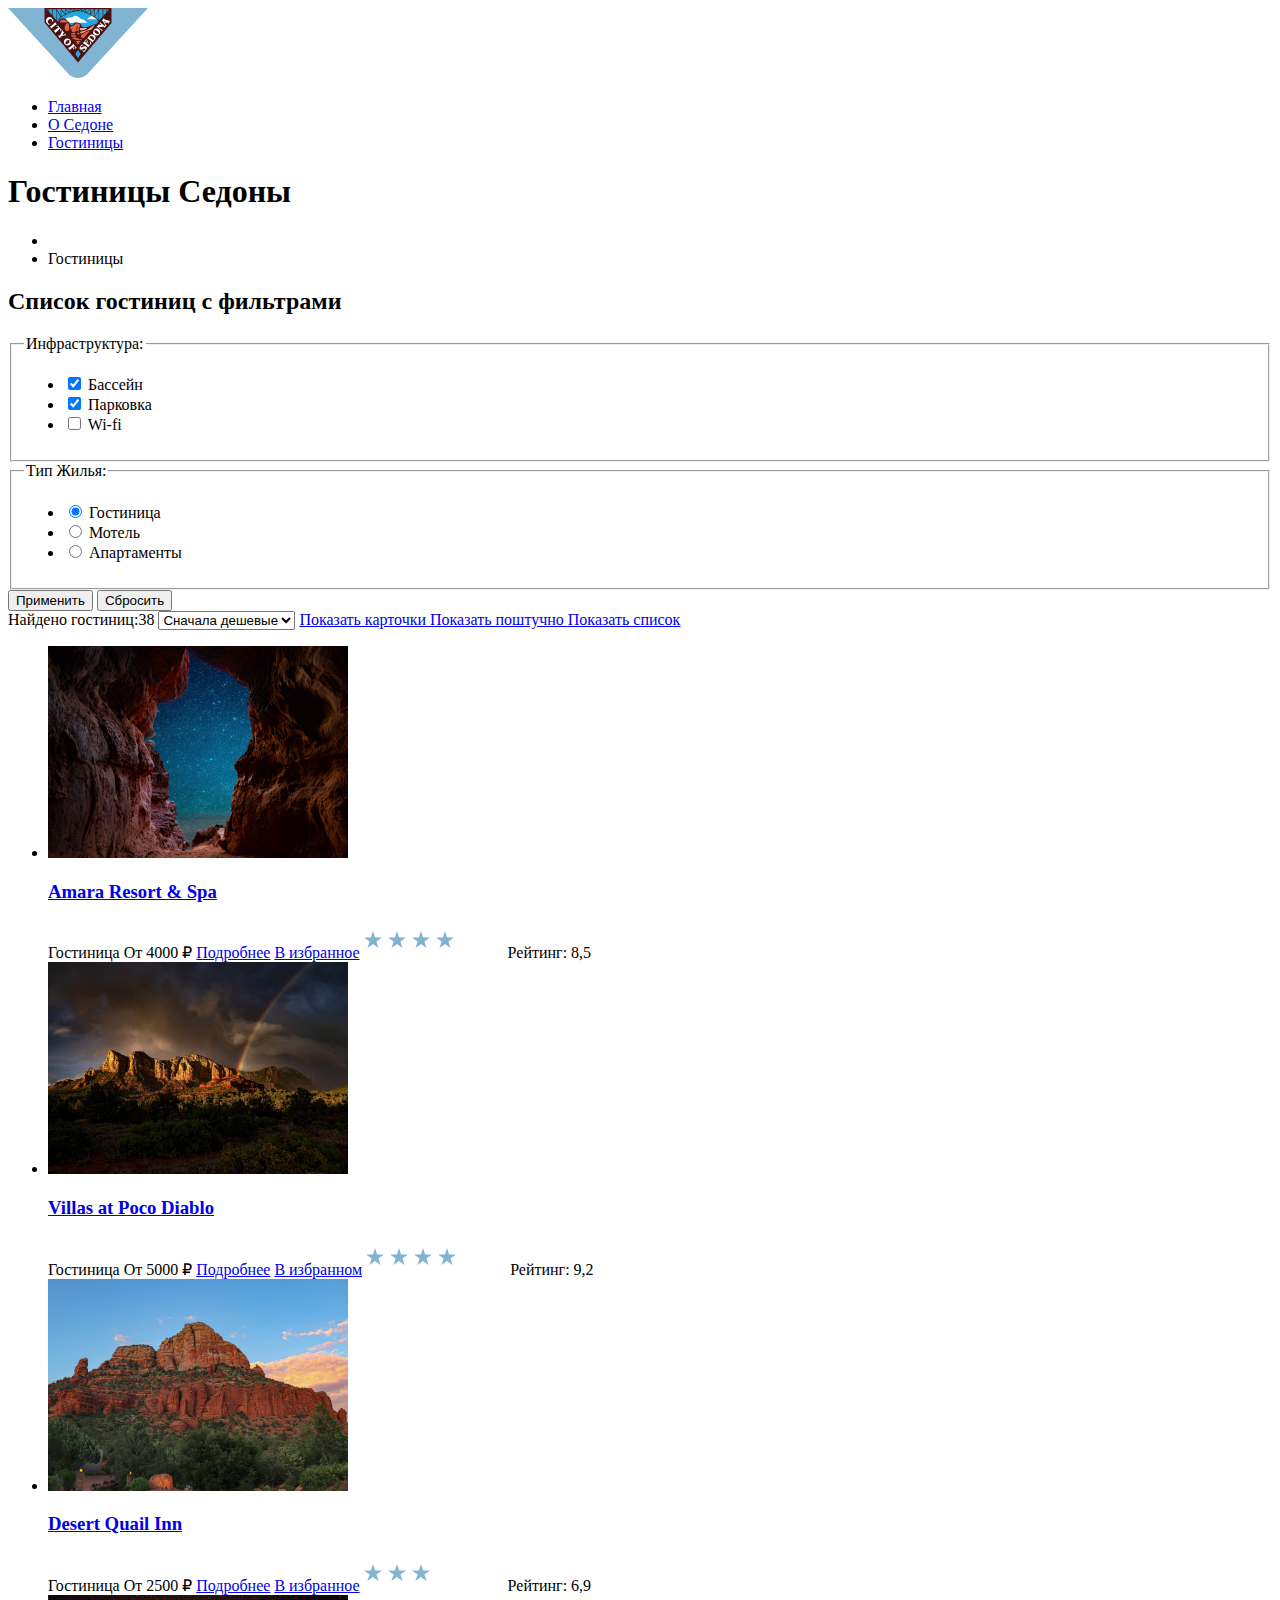
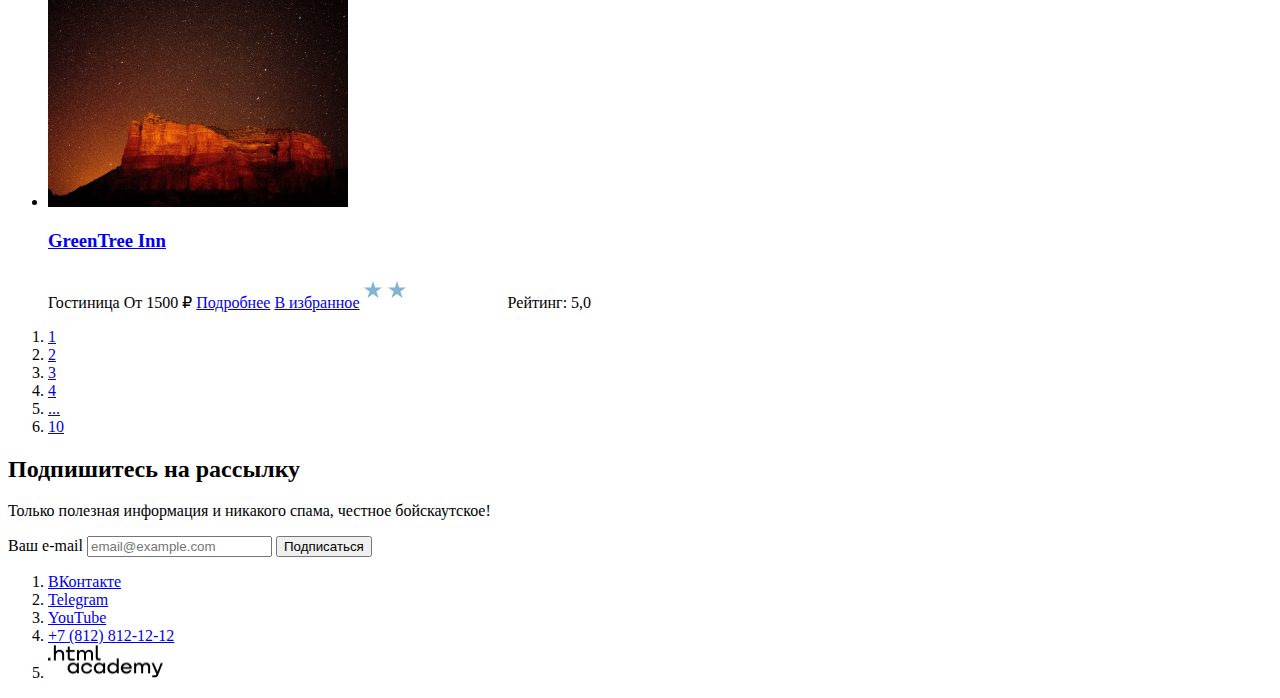
==== hotels.html @ 4e155d9f "Доделал index, сделал hotels, +- modular" ====
<!DOCTYPE html>
<html lang="ru">
  <head>
    <meta charset="utf-8">
    <link rel="stylesheet" href="fonts/style.css">
    <title>Hotels</title>
  </head>

  <body>
    <header class="page-header">
      <nav class="navigation">
        <a href="index.html">
          <img src="images/logo.svg" alt="Логотип" width="140" height="70">
        </a>
        <ul class="navigation-list">
          <li class="navigation-item">
            <a class="navigation-link" href="index.html">Главная</a>
          </li>
          <li class="navigation-item">
            <a class="navigation-link" href="#">О Седоне</a>
          </li>
          <li class="navigation-item">
            <a class="navigation-link navigation-link-current" href="hotels.html">Гостиницы</a>
          </li>
        </ul>
      </nav>
    </header>

    <main class="main-inner">
      <header class="inner-header">
        <h1 class="inner-title">Гостиницы Седоны</h1>
        <ul class="breadcrumbs">
          <li class="breadcrumbs-item">
            <a class="breadcrumbs-link" href="index.html">
            <img src="images/hotels-header-home.svg" alt="На главную" width="12" height="12">
            </a>
          </li>
          <li class="breadcrumbs-item">
            <a class="breadcrumbs-link">
              Гостиницы
            </a>
          </li>
        </ul>
      </header>

      <section class="hotels-settings">
        <h2 class="visually-hidden">Список гостиниц с фильтрами</h2>
        <form class="hotels-filter" action="#" method="get">

          <fieldset class="hotels-filter-group">
            <legend class="hotels-filter-title">
              Инфраструктура:
            </legend>
            <ul class="hotels-list">
              <li class="hotels-item">
                <label class="control">
                  <input class="control-input" type="checkbox" name="Бассейн" checked>
                  Бассейн
                </label>
              </li>
              <li class="hotels-item">
                <label class="control">
                  <input class="control-input" type="checkbox" name="Парковка" checked>
                  Парковка
                </label>
              </li>
              <li class="hotels-item">
                <label class="control">
                  <input class="control-input" type="checkbox" name="Wi-fi">
                  Wi-fi
                </label>
              </li>
            </ul>
          </fieldset>

          <fieldset class="hotels-filter-group">
            <legend class="hotels-filter-title">
              Тип Жилья:
            </legend>
            <ul class="hotels-list">
              <li class="hotels-item">
                <label class="control">
                  <input class="control-input" type="radio" name="place" checked>
                  Гостиница
                </label>
              </li>
              <li class="hotels-item">
                <label class="control">
                  <input class="control-input" type="radio" name="place">
                  Мотель
                </label>
              </li>
              <li class="hotels-item">
                <label class="control">
                  <input class="control-input" type="radio" name="place">
                  Апартаменты
                </label>
              </li>
            </ul>
          </fieldset>
          <button class="button" type="submit">Применить</button>
          <button class="button" type="submit">Сбросить</button>
        </form>

        <span class="select-find">Найдено гостиниц:38</span>

        <select class="select-control" aria-label="Сортировка">
          <option value="cheap">Сначала дешевые</option>
        </select>
        <a href="#" class="button button-cards">
          <span class="visually-hidden">
            Показать карточки
          </span>
        </a>
        <a href="#" class="button button-single">
          <span class="visually-hidden">
            Показать поштучно
          </span>
        </a>
        <a href="#" class="button button-list">
          <span class="visually-hidden">
            Показать список
          </span>
        </a>

        <ul class="product-list">
          <li class="product-card">
            <a class="product-card-link" href="#">
              <img class="product-card-image" src="images/hotels-amara.jpg" alt="Вид на ночное небо через горное ущелье" width="300" height="212">
              <h3 class="product-card-title">Amara Resort & Spa</h3>
            </a>
            <span class="product-card-price"> Гостиница От 4000 ₽</span> <!-- нужен перенос -->
            <a class="product-card-info-button button" href="#">Подробнее</a>
            <a class="product-card-like-button button" href="#">В избранное</a>
            <span class="product-card-rating">  <!-- нужен перенос -->
              <img src="images/hotels-star-rating-four.svg" width="140" height="37">
              Рейтинг: 8,5
            </span>
          </li>
          <li class="product-card">
            <a class="product-card-link" href="#">
              <img class="product-card-image" src="images/hotels-diablo.jpg" alt="Вид на ночное небо через горное ущелье" width="300" height="212">
              <h3 class="product-card-title">Villas at Poco Diablo</h3>
            </a>
            <span class="product-card-price"> Гостиница От 5000 ₽</span> <!-- нужен перенос -->
            <a class="product-card-info-button button" href="#">Подробнее</a>
            <a class="product-card-like-button button" href="#">В избранном</a>
            <span class="product-card-rating">  <!-- нужен перенос -->
              <img src="images/hotels-star-rating-four.svg" width="140" height="37">
              Рейтинг: 9,2
            </span>
          </li>
          <li class="product-card">
            <a class="product-card-link" href="#">
              <img class="product-card-image" src="images/hotels-quail.jpg" alt="Вид на ночное небо через горное ущелье" width="300" height="212">
              <h3 class="product-card-title">Desert Quail Inn</h3>
            </a>
            <span class="product-card-price"> Гостиница От 2500 ₽</span> <!-- нужен перенос -->
            <a class="product-card-info-button button" href="#">Подробнее</a>
            <a class="product-card-like-button button" href="#">В избранное</a>
            <span class="product-card-rating">  <!-- нужен перенос -->
              <img src="images/hotels-star-rating-three.svg" width="140" height="37">
              Рейтинг: 6,9
            </span>
          </li>
          <li class="product-card">
            <a class="product-card-link" href="#">
              <img class="product-card-image" src="images/hotels-greentree.jpg" alt="Вид на ночное небо через горное ущелье" width="300" height="212">
              <h3 class="product-card-title">GreenTree Inn</h3>
            </a>
            <span class="product-card-price"> Гостиница От 1500 ₽</span> <!-- нужен перенос -->
            <a class="product-card-info-button button" href="#">Подробнее</a>
            <a class="product-card-like-button button" href="#">В избранное</a>
            <span class="product-card-rating">  <!-- нужен перенос -->
              <img src="images/hotels-star-rating-two.svg" width="140" height="37">
              Рейтинг: 5,0
            </span>
          </li>
        </ul>

        <ol class="pagination">   <!-- Почему <a> не button -->
          <li class="pagination-item">
            <a class="pagination-link" href="#">1</a>
          </li>
          <li class="pagination-item">
            <a class="pagination-link" href="#">2</a>
          </li>
          <li class="pagination-item">
            <a class="pagination-link" href="#">3</a>
          </li>
          <li class="pagination-item">
            <a class="pagination-link" href="#">4</a>
          </li>
          <li class="pagination-item">
            <a class="pagination-link" href="#">...</a>
          </li>
          <li class="pagination-item">
            <a class="pagination-link" href="#">10</a>
          </li>
        </ol>
      </section>

      <section class="news">
        <h2 class="news-title">Подпишитесь на рассылку</h2>
        <p class="news-subtitle">Только полезная информация и никакого спама, честное бойскаутское!</p>
        <form class="news-search" action="#" method="post">
          <label for="news-date">Ваш e-mail</label>
          <input class="field" type="email" id="news-date" name="news-date" placeholder="email@example.com">
          <button class="button news-button" type="submit">Подписаться</button>
        </form>
      </section>
    </main>

    <footer class="info">
      <ol class="info-list">
        <li class="info-item">
          <a href="https://vk.com/htmlacademy">
            <span class="visually-hidden">ВКонтакте</span>
          </a>
        </li>
        <li class="info-item">
          <a href="https://t.me/htmlacademy">
            <span class="visually-hidden">Telegram</span>
          </a>
        </li>
        <li class="info-item">
          <a href="https://www.youtube.com/user/htmlacademyru">
            <span class="visually-hidden">YouTube</span>
          </a>
        </li>
        <li class="info-item">
          <a class="info-contacts" href="tel:+78128121212">+7 (812) 812-12-12</a>
        </li>
        <li class="info-item">
          <a href="https://htmlacademy.ru/">
            <img src="images/footer-academy.png" width="114.9" height="32.9">
          </a>
        </li>
      </ol>
    </footer>

  </body>
</html>
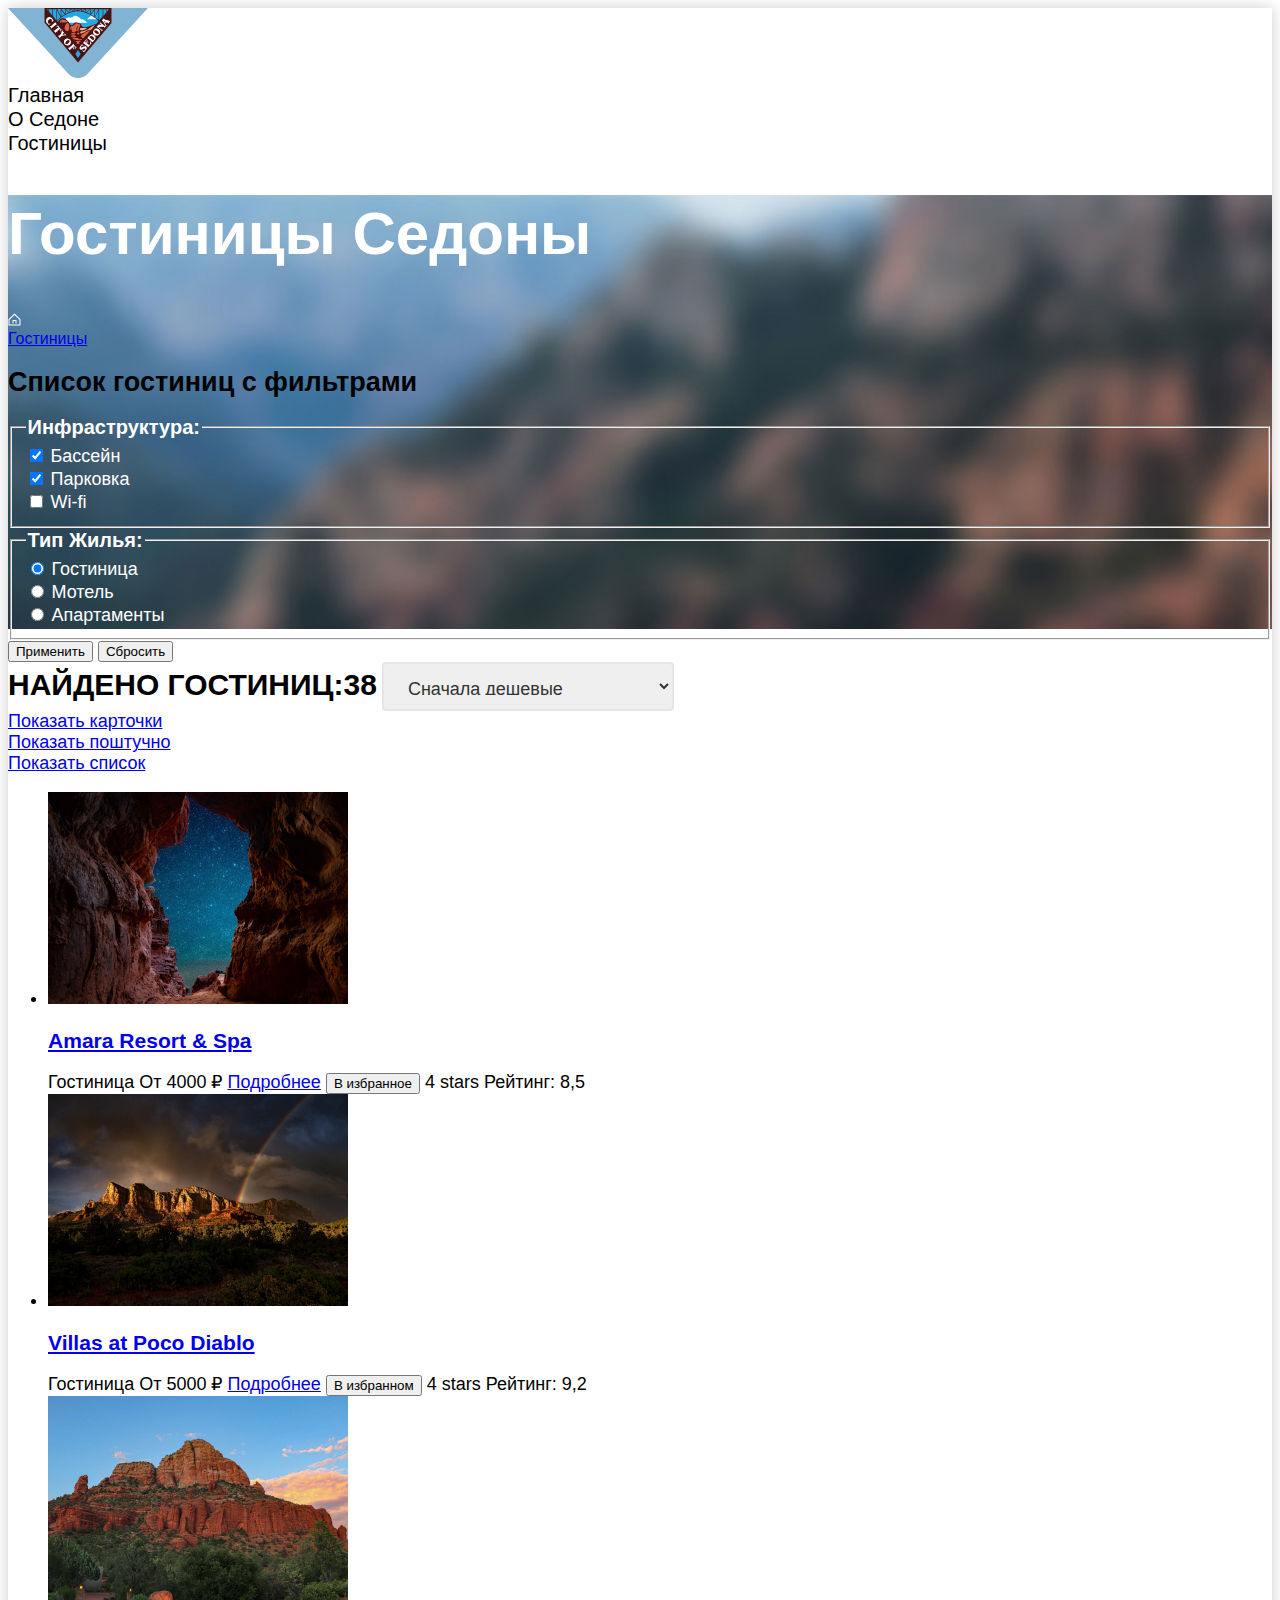
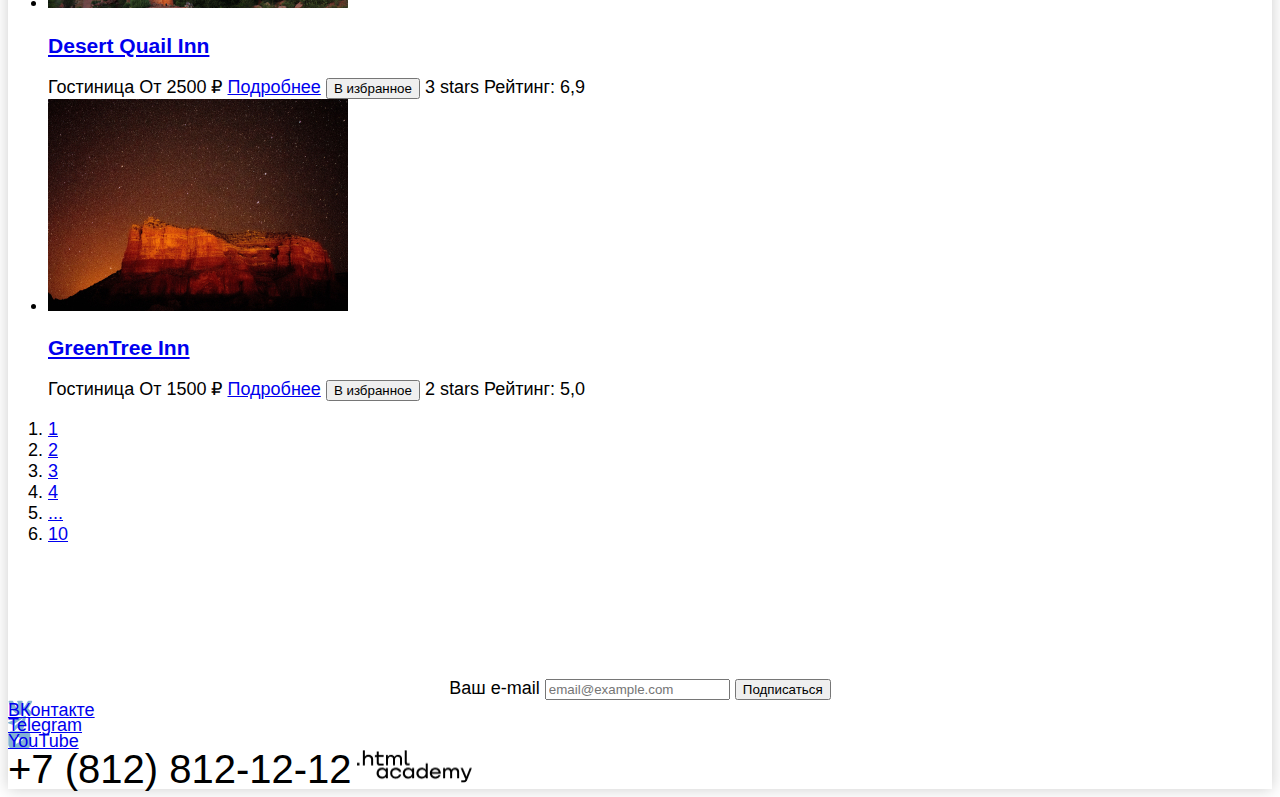
==== commit fef2dc2b: "CSS" ====
--- a/hotels.html
+++ b/hotels.html
@@ -2,7 +2,7 @@
 <html lang="ru">
   <head>
     <meta charset="utf-8">
-    <link rel="stylesheet" href="fonts/style.css">
+    <link rel="stylesheet" href="styles/style.css">
     <title>Hotels</title>
   </head>
 
@@ -12,15 +12,15 @@
         <a href="index.html">
           <img src="images/logo.svg" alt="Логотип" width="140" height="70">
         </a>
-        <ul class="navigation-list">
+        <ul class="navigation-list list-reset">
           <li class="navigation-item">
-            <a class="navigation-link" href="index.html">Главная</a>
+            <a class="navigation-link navigation-link-words" href="index.html">Главная</a>
           </li>
           <li class="navigation-item">
-            <a class="navigation-link" href="#">О Седоне</a>
+            <a class="navigation-link navigation-link-words" href="#">О Седоне</a>
           </li>
           <li class="navigation-item">
-            <a class="navigation-link navigation-link-current" href="hotels.html">Гостиницы</a>
+            <a class="navigation-link navigation-link-words" href="hotels.html">Гостиницы</a>
           </li>
         </ul>
       </nav>
@@ -29,18 +29,16 @@
     <main class="main-inner">
       <header class="inner-header">
         <h1 class="inner-title">Гостиницы Седоны</h1>
-        <ul class="breadcrumbs">
-          <li class="breadcrumbs-item">
-            <a class="breadcrumbs-link" href="index.html">
-            <img src="images/hotels-header-home.svg" alt="На главную" width="12" height="12">
-            </a>
-          </li>
-          <li class="breadcrumbs-item">
-            <a class="breadcrumbs-link">
+        <ol class="breadcrumbs list-reset">
+          <li class="breadcrumbs-item breadcrumbs-house">
+            <a class="breadcrumbs-link" href="index.html"></a>
+          </li>
+          <li class="breadcrumbs-item breadcrumbs-hotels">
+            <a class="breadcrumbs-link" href="#">
               Гостиницы
             </a>
           </li>
-        </ul>
+        </ol>
       </header>
 
       <section class="hotels-settings">
@@ -51,22 +49,22 @@
             <legend class="hotels-filter-title">
               Инфраструктура:
             </legend>
-            <ul class="hotels-list">
-              <li class="hotels-item">
-                <label class="control">
-                  <input class="control-input" type="checkbox" name="Бассейн" checked>
+            <ul class="hotels-list list-reset">
+              <li class="hotels-item">
+                <label class="control">
+                  <input class="control-input" type="checkbox" name="pool" checked>
                   Бассейн
                 </label>
               </li>
               <li class="hotels-item">
                 <label class="control">
-                  <input class="control-input" type="checkbox" name="Парковка" checked>
+                  <input class="control-input" type="checkbox" name="parking" checked>
                   Парковка
                 </label>
               </li>
               <li class="hotels-item">
                 <label class="control">
-                  <input class="control-input" type="checkbox" name="Wi-fi">
+                  <input class="control-input" type="checkbox" name="wifi">
                   Wi-fi
                 </label>
               </li>
@@ -77,29 +75,34 @@
             <legend class="hotels-filter-title">
               Тип Жилья:
             </legend>
-            <ul class="hotels-list">
-              <li class="hotels-item">
-                <label class="control">
-                  <input class="control-input" type="radio" name="place" checked>
+            <ul class="hotels-list list-reset">
+              <li class="hotels-item">
+                <label class="control">
+                  <input class="control-input" type="radio" name="hotel-type" value="hotel" checked>
                   Гостиница
                 </label>
               </li>
               <li class="hotels-item">
                 <label class="control">
-                  <input class="control-input" type="radio" name="place">
+                  <input class="control-input" type="radio" name="hotel-type" value="motel">
                   Мотель
                 </label>
               </li>
               <li class="hotels-item">
                 <label class="control">
-                  <input class="control-input" type="radio" name="place">
+                  <input class="control-input" type="radio" name="hotel-type" value="place">
                   Апартаменты
                 </label>
               </li>
             </ul>
           </fieldset>
+
+
+            <!-- Код с выбором цен-->
+
+
           <button class="button" type="submit">Применить</button>
-          <button class="button" type="submit">Сбросить</button>
+          <button class="button" type="reset">Сбросить</button>
         </form>
 
         <span class="select-find">Найдено гостиниц:38</span>
@@ -107,78 +110,91 @@
         <select class="select-control" aria-label="Сортировка">
           <option value="cheap">Сначала дешевые</option>
         </select>
-        <a href="#" class="button button-cards">
-          <span class="visually-hidden">
-            Показать карточки
-          </span>
-        </a>
-        <a href="#" class="button button-single">
-          <span class="visually-hidden">
-            Показать поштучно
-          </span>
-        </a>
-        <a href="#" class="button button-list">
-          <span class="visually-hidden">
-            Показать список
-          </span>
-        </a>
+        <ul class="select-list list-reset">
+          <li class="select-item">
+            <a href="#" class="button button-cards">
+            <span class="visually-hidden">
+              Показать карточки
+            </span>
+            </a>
+          </li>
+          <li class="select-item">
+            <a href="#" class="button button-single">
+            <span class="visually-hidden">
+              Показать поштучно
+            </span>
+            </a>
+          </li>
+          <li class="select-item">
+            <a href="#" class="button button-list">
+            <span class="visually-hidden">
+              Показать список
+            </span>
+            </a>
+          </li>
+        </ul>
 
         <ul class="product-list">
           <li class="product-card">
             <a class="product-card-link" href="#">
               <img class="product-card-image" src="images/hotels-amara.jpg" alt="Вид на ночное небо через горное ущелье" width="300" height="212">
+            </a>
+            <a href="#">
               <h3 class="product-card-title">Amara Resort & Spa</h3>
             </a>
-            <span class="product-card-price"> Гостиница От 4000 ₽</span> <!-- нужен перенос -->
-            <a class="product-card-info-button button" href="#">Подробнее</a>
-            <a class="product-card-like-button button" href="#">В избранное</a>
-            <span class="product-card-rating">  <!-- нужен перенос -->
-              <img src="images/hotels-star-rating-four.svg" width="140" height="37">
-              Рейтинг: 8,5
-            </span>
-          </li>
-          <li class="product-card">
-            <a class="product-card-link" href="#">
-              <img class="product-card-image" src="images/hotels-diablo.jpg" alt="Вид на ночное небо через горное ущелье" width="300" height="212">
+            <span class="product-card-type">Гостиница</span>
+            <span class="product-card-price">От 4000 ₽</span>
+            <a class="product-card-info-button button" href="#">Подробнее</a>
+            <button class="product-card-like-button button" type="button">В избранное</button>
+            <span>4 stars</span>
+            <span class="product-card-rating">Рейтинг: 8,5</span>
+          </li>
+          <li class="product-card">
+            <a class="product-card-link" href="#">
+              <img class="product-card-image" src="images/hotels-diablo.jpg" alt="Вид на горы на фоне дождливого неба с радугой" width="300" height="212">
+            </a>
+            <a href="#">
               <h3 class="product-card-title">Villas at Poco Diablo</h3>
             </a>
-            <span class="product-card-price"> Гостиница От 5000 ₽</span> <!-- нужен перенос -->
-            <a class="product-card-info-button button" href="#">Подробнее</a>
-            <a class="product-card-like-button button" href="#">В избранном</a>
-            <span class="product-card-rating">  <!-- нужен перенос -->
-              <img src="images/hotels-star-rating-four.svg" width="140" height="37">
-              Рейтинг: 9,2
-            </span>
-          </li>
-          <li class="product-card">
-            <a class="product-card-link" href="#">
-              <img class="product-card-image" src="images/hotels-quail.jpg" alt="Вид на ночное небо через горное ущелье" width="300" height="212">
+            <span class="product-card-type">Гостиница</span>
+            <span class="product-card-price">От 5000 ₽</span>
+            <a class="product-card-info-button button" href="#">Подробнее</a>
+            <button class="product-card-like-button button" type="button">В избранном</button>
+            <span>4 stars</span>
+            <span class="product-card-rating">Рейтинг: 9,2</span>
+          </li>
+          <li class="product-card">
+            <a class="product-card-link" href="#">
+              <img class="product-card-image" src="images/hotels-quail.jpg" alt="Вид на горы на фоне голубого неба" width="300" height="212">
+            </a>
+            <a href="#">
               <h3 class="product-card-title">Desert Quail Inn</h3>
             </a>
-            <span class="product-card-price"> Гостиница От 2500 ₽</span> <!-- нужен перенос -->
-            <a class="product-card-info-button button" href="#">Подробнее</a>
-            <a class="product-card-like-button button" href="#">В избранное</a>
-            <span class="product-card-rating">  <!-- нужен перенос -->
-              <img src="images/hotels-star-rating-three.svg" width="140" height="37">
-              Рейтинг: 6,9
-            </span>
-          </li>
-          <li class="product-card">
-            <a class="product-card-link" href="#">
-              <img class="product-card-image" src="images/hotels-greentree.jpg" alt="Вид на ночное небо через горное ущелье" width="300" height="212">
+            <span class="product-card-type">Гостиница</span>
+            <span class="product-card-price">От 2500 ₽</span>
+            <a class="product-card-info-button button" href="#">Подробнее</a>
+            <button class="product-card-like-button button" type="button">В избранное</button>
+            <span>3 stars</span>
+            <span class="product-card-rating">Рейтинг: 6,9</span>
+          </li>
+          <li class="product-card">
+            <a class="product-card-link" href="#">
+              <img class="product-card-image" src="images/hotels-greentree.jpg" alt="Вид на гору на фоне звездного неба" width="300" height="212">
+            </a>
+            <a href="#">
               <h3 class="product-card-title">GreenTree Inn</h3>
             </a>
-            <span class="product-card-price"> Гостиница От 1500 ₽</span> <!-- нужен перенос -->
-            <a class="product-card-info-button button" href="#">Подробнее</a>
-            <a class="product-card-like-button button" href="#">В избранное</a>
-            <span class="product-card-rating">  <!-- нужен перенос -->
-              <img src="images/hotels-star-rating-two.svg" width="140" height="37">
-              Рейтинг: 5,0
-            </span>
-          </li>
+            <span class="product-card-type">Гостиница</span>
+            <span class="product-card-price">От 1500 ₽</span>
+            <a class="product-card-info-button button" href="#">Подробнее</a>
+            <button class="product-card-like-button button" type="button">В избранное</button>
+            <span>2 stars</span>
+            <span class="product-card-rating">Рейтинг: 5,0</span>
+          </li>
+
         </ul>
 
-        <ol class="pagination">   <!-- Почему <a> не button -->
+        <ol class="pagination">
           <li class="pagination-item">
             <a class="pagination-link" href="#">1</a>
           </li>
@@ -203,41 +219,41 @@
       <section class="news">
         <h2 class="news-title">Подпишитесь на рассылку</h2>
         <p class="news-subtitle">Только полезная информация и никакого спама, честное бойскаутское!</p>
-        <form class="news-search" action="#" method="post">
-          <label for="news-date">Ваш e-mail</label>
-          <input class="field" type="email" id="news-date" name="news-date" placeholder="email@example.com">
-          <button class="button news-button" type="submit">Подписаться</button>
-        </form>
+        <div class="news-subscribe">
+          <form class="news-search" action="#" method="post">
+            <label for="news-date">Ваш e-mail</label>
+            <input class="field" type="email" id="news-date" name="news-date" placeholder="email@example.com">
+            <button class="button news-button" type="submit">Подписаться</button>
+          </form>
+        </div>
       </section>
     </main>
 
     <footer class="info">
-      <ol class="info-list">
-        <li class="info-item">
+      <ul class="info-list list-reset">
+        <li class="info-item info-item-vk">
           <a href="https://vk.com/htmlacademy">
             <span class="visually-hidden">ВКонтакте</span>
           </a>
         </li>
-        <li class="info-item">
+        <li class="info-item info-item-telegram">
           <a href="https://t.me/htmlacademy">
             <span class="visually-hidden">Telegram</span>
           </a>
         </li>
-        <li class="info-item">
+        <li class="info-item info-item-youtube">
           <a href="https://www.youtube.com/user/htmlacademyru">
             <span class="visually-hidden">YouTube</span>
           </a>
         </li>
-        <li class="info-item">
+      </ul>
           <a class="info-contacts" href="tel:+78128121212">+7 (812) 812-12-12</a>
-        </li>
-        <li class="info-item">
-          <a href="https://htmlacademy.ru/">
-            <img src="images/footer-academy.png" width="114.9" height="32.9">
-          </a>
-        </li>
-      </ol>
+          <a class="info-academy" href="https://htmlacademy.ru/">
+            <img src="images/footer-academy.png" alt="логотип htmlacademy" width="115" height="33">
+          </a>
+
     </footer>
 
   </body>
+
 </html>
--- a/styles/style.css
+++ b/styles/style.css
@@ -0,0 +1,380 @@
+@font-face {
+  font-family: "PT Sans";
+  font-weight: 400;
+  font-style: normal;
+  src: url("ptsans-400.woff2") format("woff2");
+  font-display: swap;
+}
+
+
+@font-face {
+  font-family: "PT Sans";
+  font-weight: 700;
+  font-style: normal;
+  src: url("ptsans-700.woff2") format("woff2");
+  font-display: swap;
+}
+
+
+body{
+  font-family: "PT Sans", "Arial", sans-serif;
+  font-size: 18px;
+  line-height: 21px;
+  color: #000000;
+  background-color: #ffffff;
+  box-shadow:  0 0 15px 0 rgba(0, 0, 0, 0.2);
+}
+
+
+.list-reset{
+  list-style-type: none;
+  margin: 0;
+  padding: 0;
+}
+
+
+.page-header {
+  color: #000000;
+  background: #ffffff;
+}
+
+
+.navigation-link-words{
+  color: #000000;
+  background-color: #ffffff;
+  font-size: 20px;
+  line-height: 24px;
+  text-transform: capitalize;
+  text-align: center;
+  text-decoration: none;
+}
+
+
+.navigation-link-icon{
+  color: #000000;
+  background-color: #ffffff;
+  background-image: url("../images/main-header-search.svg"),
+                    url("../images/main-header-heart.svg");
+  width: 20px;
+  height: 20px;
+  background-repeat: no-repeat;
+}
+
+
+.hero{
+  color: #000000;
+  background-color: #ffffff;
+  background-image: url("../images/main-background.jpg");
+  background-repeat: no-repeat;
+  background-size: 100% auto;
+}
+
+
+.advantages-title{
+  color: #000000;
+  background-color: #ffffff;
+  font-size: 30px;
+  line-height: 36px;
+  text-align: center;
+  text-transform: uppercase;
+}
+
+
+.advantages-subtitle{
+  color: #333333;
+  background-color: #ffffff;
+  font-size: 22px;
+  line-height: 26px;
+  text-align: center;
+}
+
+
+.advantages-item:nth-child(even){
+  background-color: rgba(131, 179, 211, 0.2);
+}
+
+
+.advantages-item:nth-child(odd){
+  background-color:  rgba(131, 179, 211, 0.12);
+}
+
+
+.advantages-item.advantages-item-blue{
+  background-color: #82b3d3;
+}
+
+
+.advantages-reason.advantages-reason-white{
+  font-size: 24px;
+  line-height: 28px;
+  text-transform: uppercase;
+  text-align: center;
+  color: #ffffff;
+}
+
+
+.advantages-description.advantages-description-white{
+  font-size: 18px;
+  line-height: 21px;
+  text-align: center;
+  color: #ffffff;
+}
+
+
+.advantages-reason{
+  font-size: 24px;
+  line-height: 28px;
+  text-transform: uppercase;
+  text-align: center;
+  color: #000000;
+}
+
+
+.advantages-description{
+  font-size: 18px;
+  line-height: 21px;
+  text-align: center;
+  color: #333;
+}
+
+
+.comfort-title{
+  font-size: 30px;
+  line-height: 36px;
+  text-transform: uppercase;
+  text-align: center;
+  color: #000000;
+}
+
+
+.comfort-subtitle{
+  font-size: 22px;
+  line-height: 26px;
+  text-align: center;
+  color: #333333;
+}
+
+
+.comfort-item:nth-child(odd){
+  background-color: rgba(131, 179, 211, 0.12);
+}
+
+
+.comfort-item:nth-child(even){
+  background-color: #ffffff;
+}
+
+
+.comfort-reason{
+  font-size: 24px;
+  line-height: 28px;
+  text-transform: uppercase;
+  text-align: center;
+  color: #000000;
+}
+
+
+.comfort-description{
+  font-size: 18px;
+  line-height: 21px;
+  text-align: center;
+  color: #333333;
+}
+
+
+.interest-title{
+  font-size: 30px;
+  line-height: 36px;
+  text-transform: uppercase;
+  text-align: center;
+  color: #000000;
+}
+
+
+.interest-subtitle{
+  font-size: 22px;
+  line-height: 26px;
+  text-align: center;
+  color: #333333;
+}
+
+
+.interest-button{
+  font-size: 20px;
+  line-height: 36px;
+  text-transform: uppercase;
+  text-align: center;
+  color: #ffffff;
+}
+
+
+.news-background{
+  color: #000000;
+  background-color: #ffffff;
+  background-image: url("../images/main-news-background.jpg");
+  background-repeat: no-repeat;
+  background-size: 100% auto;
+}
+
+
+.news-title{
+  color: #ffffff;
+  font-size: 30px;
+  line-height: 36px;
+  text-transform: uppercase;
+  text-align: center;
+}
+
+
+.news-subtitle{
+  color:#ffffff;
+  font-size: 22px;
+  line-height: 26px;
+  text-align: center;
+}
+
+
+.news-subscribe{
+  text-align: center;
+}
+
+
+.news-date{
+  font-size: 18px;
+  line-height: 24px;
+  color: #000000;
+  opacity: 0.6;
+  text-align: left;
+}
+
+
+.info{
+  color: #000000;
+  background-color: #ffffff;
+
+}
+
+
+.info-item-vk{
+  background-image: url("../images/footer-vk.svg");
+  background-repeat: no-repeat;
+  background-size: auto;
+  width: 25px;
+  height: 15px;
+  fill: #83b3d3;
+}
+
+
+.info-item-telegram{
+  background-image: url("../images/footer-telegram.svg");
+  background-repeat: no-repeat;
+  background-size: auto;
+  width: 18px;
+  height: 16px;
+  fill: #83b3d3;
+}
+
+
+.info-item-youtube{
+  background-image: url("../images/footer-youtube.svg");
+  background-repeat: no-repeat;
+  background-size: auto;
+  width: 23px;
+  height: 18px;
+  fill: #83b3d3;
+}
+
+
+.info-contacts{
+  color: #000000;
+  font-size: 40px;
+  line-height: 40px;
+  text-align: center;
+  text-transform: uppercase;
+  text-decoration: none;
+}
+
+
+.info-academy{
+  width: 115px;
+  height: 33px;
+}
+
+
+.main-inner{
+  background-image: url("../images/hotels-main-background.jpg");
+  color: #000000;
+  background-color: #ffffff;
+  background-repeat: no-repeat;
+  background-size: 100% auto;
+}
+
+
+.inner-title{
+  font-weight: 700;
+  font-size: 60px;
+  line-height: 78px;
+  color: #ffffff;
+}
+
+
+.breadcrumbs{
+  color: #ffffff;
+  text-decoration: none;
+}
+
+
+.breadcrumbs-house{
+  background-image: url("../images/breadcrumbs-house.svg");
+  background-repeat: no-repeat;
+  width: 13px;
+  height: 15px;
+}
+
+
+.breadcrumbs-hotels{
+  font-size: 16px;
+  line-height: 21px;
+  color: #ffffff;
+  text-decoration: none;
+}
+/* Не убирается цвет ссылки и подчеркивание */
+
+.hotels-filter-title{
+  font-weight: 700;
+  font-size: 20px;
+  line-height: 24px;
+  text-transform: capitalize;
+  color: #ffffff;
+}
+
+
+.hotels-list{
+  font-weight: 400;
+  font-size: 18px;
+  line-height: 23px;
+  color: #ffffff;
+}
+
+
+.select-find{
+  font-weight: 700;
+  font-size: 30px;
+  line-height: 120%;
+  text-transform: uppercase;
+  color: #000000;
+}
+
+
+.select-control{
+  border: 2px solid #e5e5e5;
+  border-radius: 4px;
+  padding: 14px 20px;
+  width: 292px;
+  height: 49px;
+
+  font-weight: 400;
+  font-size: 18px;
+  line-height: 21px;
+  color: #333333;
+}
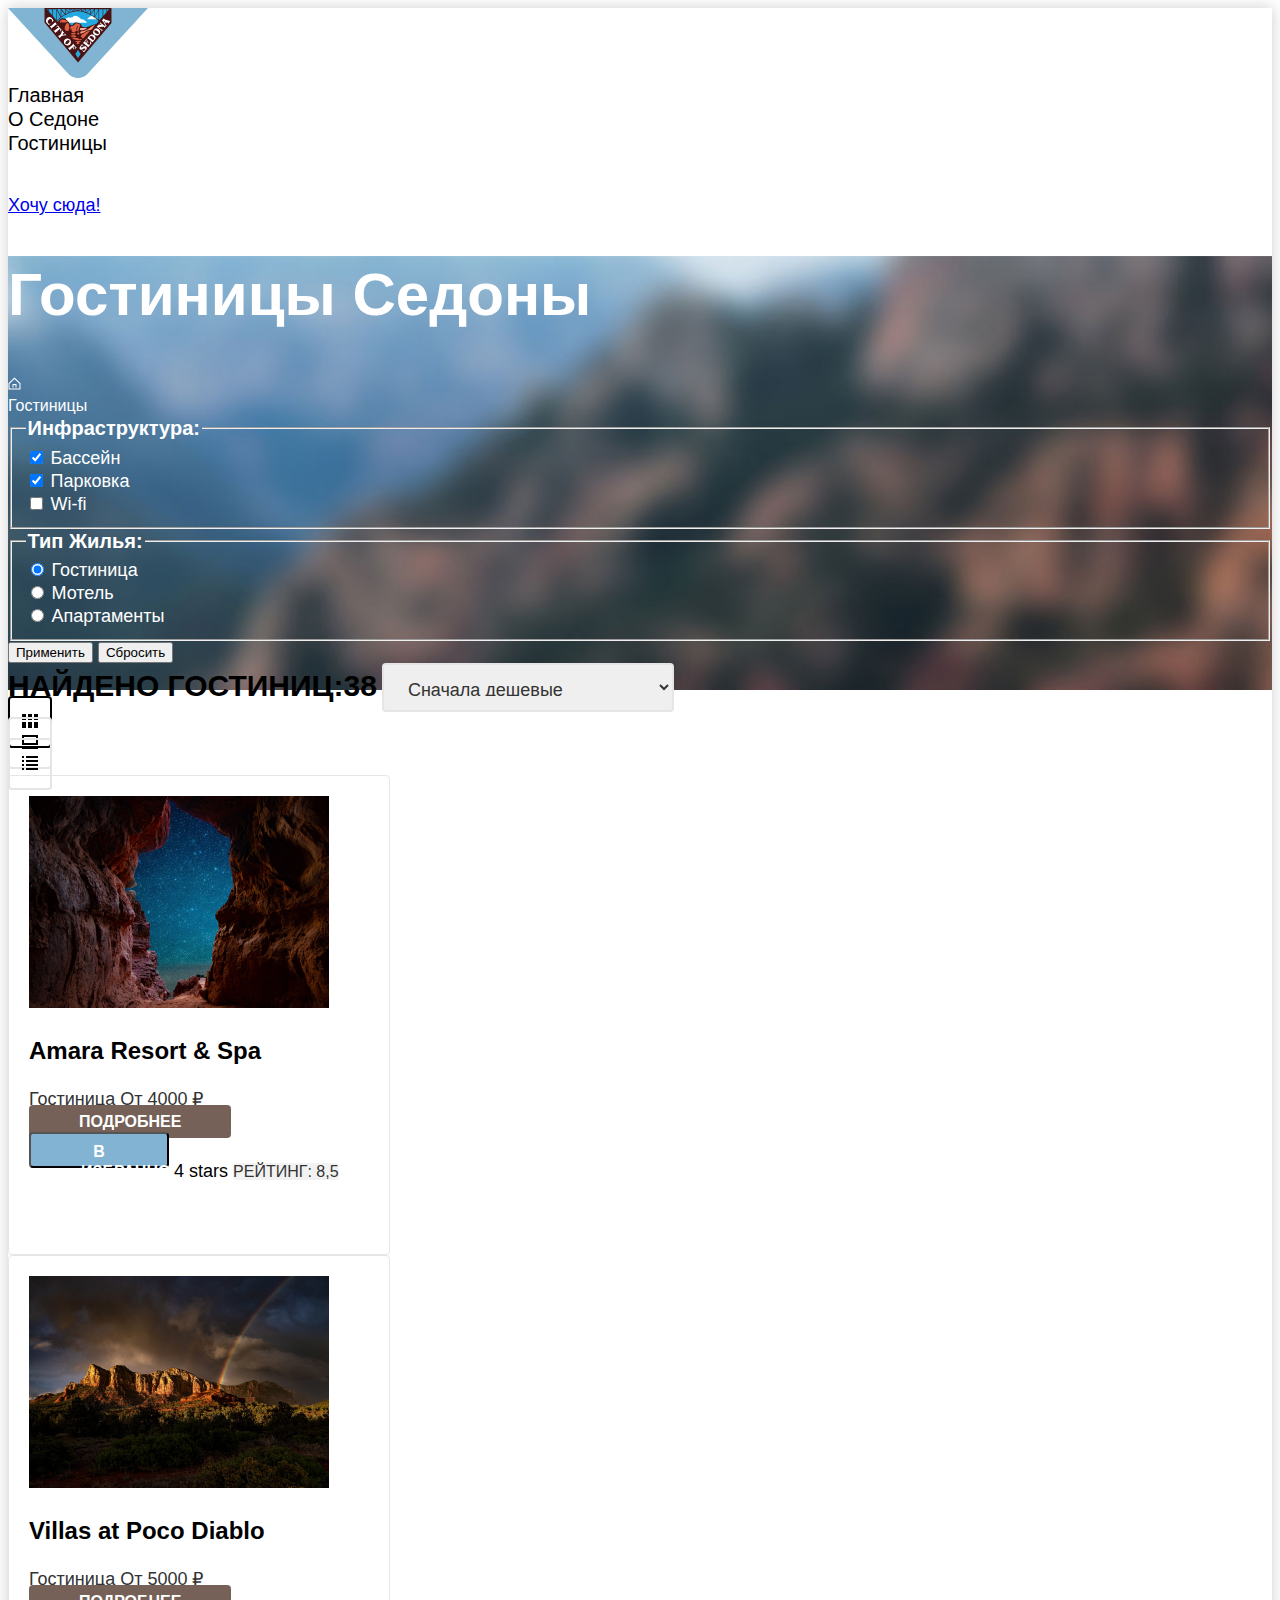
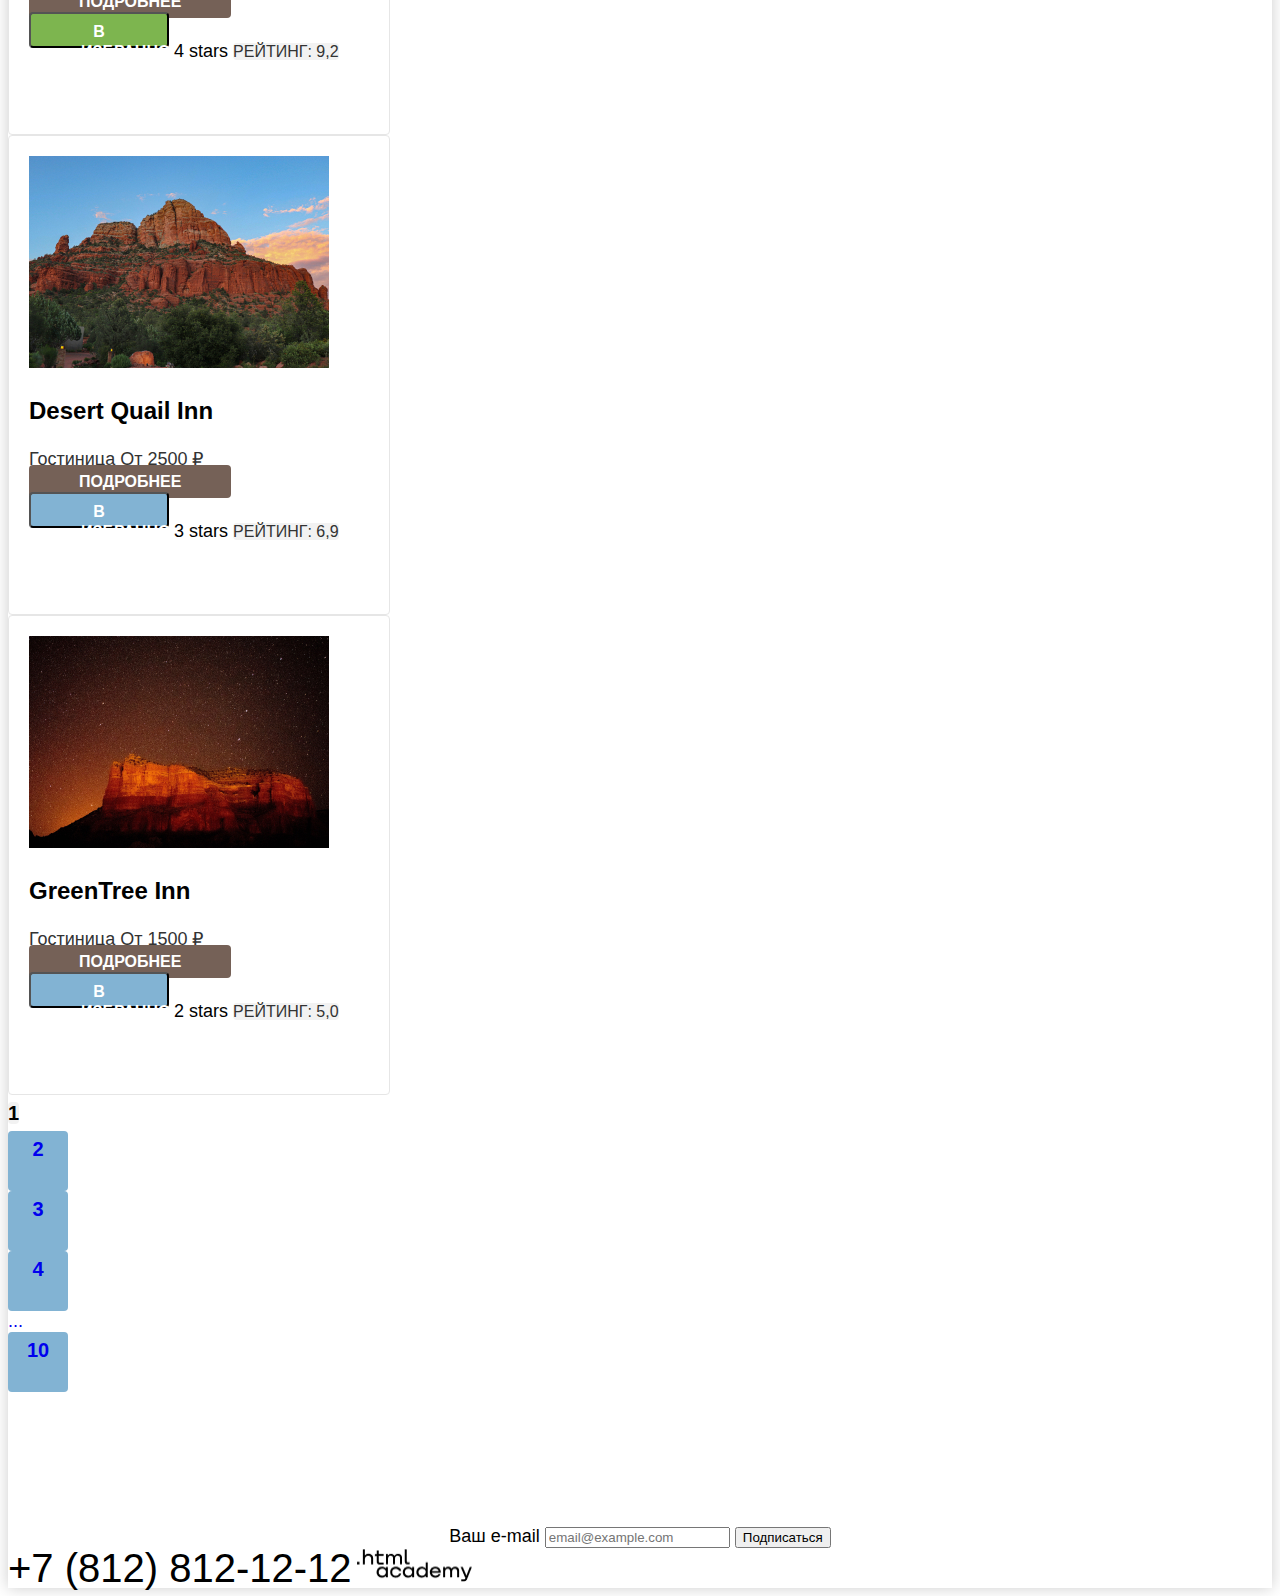
==== commit e7df40ac: "css" ====
--- a/hotels.html
+++ b/hotels.html
@@ -23,6 +23,28 @@
             <a class="navigation-link navigation-link-words" href="hotels.html">Гостиницы</a>
           </li>
         </ul>
+
+        <ul class="navigation-list list-reset">
+          <li class="navigation-item navigation-link-search">
+            <a class="button navigation-link" href="#">
+              <span class="visually-hidden">
+                Поиск
+              </span>
+            </a>
+          </li>
+          <li class="navigation-item navigation-link-heart">
+            <a class="navigation-link" href="#">
+              <span class="visually-hidden">
+                Понравилось
+              </span>
+            </a>
+          </li>
+          <li class="navigation-item">
+            <a class="button navigation-link" href="#">
+              Хочу сюда!
+            </a>
+          </li>
+        </ul>
       </nav>
     </header>
 
@@ -30,11 +52,16 @@
       <header class="inner-header">
         <h1 class="inner-title">Гостиницы Седоны</h1>
         <ol class="breadcrumbs list-reset">
-          <li class="breadcrumbs-item breadcrumbs-house">
-            <a class="breadcrumbs-link" href="index.html"></a>
-          </li>
-          <li class="breadcrumbs-item breadcrumbs-hotels">
-            <a class="breadcrumbs-link" href="#">
+          <li class="breadcrumbs-item">
+            <a class="breadcrumbs-link" href="index.html">
+              <svg width="13" height="13" viewBox="0 0 13 13" fill="none" xmlns="http://www.w3.org/2000/svg">
+                <path d="M6.5 0.5L0.5 6.30006V12.5001H12.5V6.30006L6.5 0.5ZM11.5 11.5001H1.5V6.70005L6.5 1.9L11.5 6.70005V11.5001Z" fill="white"/>
+                <path d="M4.5 10.5001H5.5V8.00005H7.5V10.5001H8.5V7.00005H4.5V10.5001Z" fill="white"/>
+              </svg>
+            </a>
+          </li>
+          <li class="breadcrumbs-item">
+            <a class="breadcrumbs-link breadcrumbs-hotels" href="#">
               Гостиницы
             </a>
           </li>
@@ -113,6 +140,14 @@
         <ul class="select-list list-reset">
           <li class="select-item">
             <a href="#" class="button button-cards">
+              <svg width="16" height="14" viewBox="0 0 16 14" fill="none" xmlns="http://www.w3.org/2000/svg">
+                <path d="M4 0H0V6H4V0Z" fill="black" />
+                <path d="M16 0H12V6H16V0Z" fill="black" />
+                <path d="M10 0H6V6H10V0Z" fill="black" />
+                <path d="M4 8H0V14H4V8Z" fill="black" />
+                <path d="M16 8H12V14H16V8Z" fill="black" />
+                <path d="M10 8H6V14H10V8Z" fill="black" />
+              </svg>
             <span class="visually-hidden">
               Показать карточки
             </span>
@@ -120,6 +155,10 @@
           </li>
           <li class="select-item">
             <a href="#" class="button button-single">
+              <svg width="16" height="14" viewBox="0 0 16 14" fill="none" xmlns="http://www.w3.org/2000/svg">
+                <path d="M16 12H0V14H16V12Z" fill="black" />
+                <path d="M14 2V8H2V2H14ZM16 0H0V10H16V0Z" fill="black" />
+              </svg>
             <span class="visually-hidden">
               Показать поштучно
             </span>
@@ -127,6 +166,16 @@
           </li>
           <li class="select-item">
             <a href="#" class="button button-list">
+              <svg width="16" height="14" viewBox="0 0 16 14" fill="none" xmlns="http://www.w3.org/2000/svg">
+                <path d="M2 0H0V2H2V0Z" fill="black" />
+                <path d="M16 0H4V2H16V0Z" fill="black" />
+                <path d="M2 4H0V6H2V4Z" fill="black" />
+                <path d="M16 4H4V6H16V4Z" fill="black" />
+                <path d="M2 8H0V10H2V8Z" fill="black" />
+                <path d="M16 8H4V10H16V8Z" fill="black" />
+                <path d="M2 12H0V14H2V12Z" fill="black" />
+                <path d="M16 12H4V14H16V12Z" fill="black" />
+              </svg>
             <span class="visually-hidden">
               Показать список
             </span>
@@ -134,12 +183,12 @@
           </li>
         </ul>
 
-        <ul class="product-list">
+        <ul class="product-list list-reset">
           <li class="product-card">
             <a class="product-card-link" href="#">
               <img class="product-card-image" src="images/hotels-amara.jpg" alt="Вид на ночное небо через горное ущелье" width="300" height="212">
             </a>
-            <a href="#">
+            <a class="product-card-underline" href="#">
               <h3 class="product-card-title">Amara Resort & Spa</h3>
             </a>
             <span class="product-card-type">Гостиница</span>
@@ -153,13 +202,13 @@
             <a class="product-card-link" href="#">
               <img class="product-card-image" src="images/hotels-diablo.jpg" alt="Вид на горы на фоне дождливого неба с радугой" width="300" height="212">
             </a>
-            <a href="#">
+            <a class="product-card-underline" href="#">
               <h3 class="product-card-title">Villas at Poco Diablo</h3>
             </a>
             <span class="product-card-type">Гостиница</span>
             <span class="product-card-price">От 5000 ₽</span>
             <a class="product-card-info-button button" href="#">Подробнее</a>
-            <button class="product-card-like-button button" type="button">В избранном</button>
+            <button class="product-card-like-button-green button" type="button">В избранном</button>
             <span>4 stars</span>
             <span class="product-card-rating">Рейтинг: 9,2</span>
           </li>
@@ -167,7 +216,7 @@
             <a class="product-card-link" href="#">
               <img class="product-card-image" src="images/hotels-quail.jpg" alt="Вид на горы на фоне голубого неба" width="300" height="212">
             </a>
-            <a href="#">
+            <a class="product-card-underline" href="#">
               <h3 class="product-card-title">Desert Quail Inn</h3>
             </a>
             <span class="product-card-type">Гостиница</span>
@@ -181,7 +230,7 @@
             <a class="product-card-link" href="#">
               <img class="product-card-image" src="images/hotels-greentree.jpg" alt="Вид на гору на фоне звездного неба" width="300" height="212">
             </a>
-            <a href="#">
+            <a class="product-card-underline" href="#">
               <h3 class="product-card-title">GreenTree Inn</h3>
             </a>
             <span class="product-card-type">Гостиница</span>
@@ -194,23 +243,23 @@
 
         </ul>
 
-        <ol class="pagination">
+        <ol class="pagination list-reset">
           <li class="pagination-item">
-            <a class="pagination-link" href="#">1</a>
-          </li>
-          <li class="pagination-item">
+            <a class="pagination-link pagination-grey" href="#">1</a>
+          </li>
+          <li class="pagination-item pagination-blue">
             <a class="pagination-link" href="#">2</a>
           </li>
-          <li class="pagination-item">
+          <li class="pagination-item pagination-blue">
             <a class="pagination-link" href="#">3</a>
           </li>
-          <li class="pagination-item">
+          <li class="pagination-item pagination-blue">
             <a class="pagination-link" href="#">4</a>
           </li>
           <li class="pagination-item">
             <a class="pagination-link" href="#">...</a>
           </li>
-          <li class="pagination-item">
+          <li class="pagination-item pagination-blue">
             <a class="pagination-link" href="#">10</a>
           </li>
         </ol>
@@ -219,29 +268,27 @@
       <section class="news">
         <h2 class="news-title">Подпишитесь на рассылку</h2>
         <p class="news-subtitle">Только полезная информация и никакого спама, честное бойскаутское!</p>
-        <div class="news-subscribe">
-          <form class="news-search" action="#" method="post">
+          <form class="news-search news-subscribe" action="#" method="post">
             <label for="news-date">Ваш e-mail</label>
             <input class="field" type="email" id="news-date" name="news-date" placeholder="email@example.com">
             <button class="button news-button" type="submit">Подписаться</button>
           </form>
-        </div>
       </section>
     </main>
 
     <footer class="info">
       <ul class="info-list list-reset">
-        <li class="info-item info-item-vk">
+        <li class="info-item">
           <a href="https://vk.com/htmlacademy">
             <span class="visually-hidden">ВКонтакте</span>
           </a>
         </li>
-        <li class="info-item info-item-telegram">
+        <li class="info-item">
           <a href="https://t.me/htmlacademy">
             <span class="visually-hidden">Telegram</span>
           </a>
         </li>
-        <li class="info-item info-item-youtube">
+        <li class="info-item">
           <a href="https://www.youtube.com/user/htmlacademyru">
             <span class="visually-hidden">YouTube</span>
           </a>
--- a/styles/style.css
+++ b/styles/style.css
@@ -26,6 +26,20 @@
 }
 
 
+.visually-hidden{
+  position: absolute;
+  width: 1px;
+  height: 1px;
+  margin: -1px;
+  border: 0;
+  padding: 0;
+  white-space: nowrap;
+  clip-path: inset(100%);
+  clip: rect(0 0 0 0);
+  overflow: hidden;
+}
+
+
 .list-reset{
   list-style-type: none;
   margin: 0;
@@ -44,23 +58,32 @@
   background-color: #ffffff;
   font-size: 20px;
   line-height: 24px;
-  text-transform: capitalize;
-  text-align: center;
-  text-decoration: none;
-}
-
-
-.navigation-link-icon{
-  color: #000000;
-  background-color: #ffffff;
-  background-image: url("../images/main-header-search.svg"),
-                    url("../images/main-header-heart.svg");
+  text-align: center;
+  text-decoration: none;
+}
+
+
+.navigation-link-search{
+  color: #000000;
+  background-color: #ffffff;
+  background-image: url("../images/main-header-search.svg");
   width: 20px;
   height: 20px;
   background-repeat: no-repeat;
 }
 
 
+.navigation-link-heart{
+  color: #000000;
+  background-color: #ffffff;
+  background-image: url("../images/main-header-heart.svg");
+  width: 20px;
+  height: 20px;
+  background-repeat: no-repeat;
+}
+
+
+
 .hero{
   color: #000000;
   background-color: #ffffff;
@@ -134,7 +157,7 @@
   font-size: 18px;
   line-height: 21px;
   text-align: center;
-  color: #333;
+  color: #333333;
 }
 
 
@@ -255,36 +278,6 @@
 }
 
 
-.info-item-vk{
-  background-image: url("../images/footer-vk.svg");
-  background-repeat: no-repeat;
-  background-size: auto;
-  width: 25px;
-  height: 15px;
-  fill: #83b3d3;
-}
-
-
-.info-item-telegram{
-  background-image: url("../images/footer-telegram.svg");
-  background-repeat: no-repeat;
-  background-size: auto;
-  width: 18px;
-  height: 16px;
-  fill: #83b3d3;
-}
-
-
-.info-item-youtube{
-  background-image: url("../images/footer-youtube.svg");
-  background-repeat: no-repeat;
-  background-size: auto;
-  width: 23px;
-  height: 18px;
-  fill: #83b3d3;
-}
-
-
 .info-contacts{
   color: #000000;
   font-size: 40px;
@@ -324,27 +317,18 @@
 }
 
 
-.breadcrumbs-house{
-  background-image: url("../images/breadcrumbs-house.svg");
-  background-repeat: no-repeat;
-  width: 13px;
-  height: 15px;
-}
-
-
 .breadcrumbs-hotels{
   font-size: 16px;
   line-height: 21px;
   color: #ffffff;
   text-decoration: none;
 }
-/* Не убирается цвет ссылки и подчеркивание */
+
 
 .hotels-filter-title{
   font-weight: 700;
   font-size: 20px;
   line-height: 24px;
-  text-transform: capitalize;
   color: #ffffff;
 }
 
@@ -378,3 +362,176 @@
   line-height: 21px;
   color: #333333;
 }
+
+
+.button-cards{
+  border: 2px solid #000000;
+  border-radius: 4px;
+  padding: 14px 12px;
+  width: 48px;
+  height: 48px;
+}
+
+
+.button-single{
+  border: 2px solid #e5e5e5;
+  border-radius: 4px;
+  padding: 14px 12px;
+  width: 48px;
+  height: 48px;
+}
+
+
+.button-list{
+  border: 2px solid #e5e5e5;
+  border-radius: 4px;
+  padding: 14px 12px;
+  width: 48px;
+  height: 48px;
+}
+
+
+.product-card{
+  border: 1px solid #e6e6e6;
+  border-radius: 4px;
+  padding: 20px;
+  width: 340px;
+  height: 438px;
+}
+
+
+.product-card-image{
+  width: 300px;
+  height: 212px;
+}
+
+
+.product-card-underline{
+  text-decoration: none;
+}
+
+
+.product-card-title{
+  font-weight: 700;
+  font-size: 24px;
+  line-height: 28px;
+  color: #000000;
+}
+
+
+.product-card-type{
+  font-weight: 400;
+  font-size: 18px;
+  line-height: 21px;
+  color: #333333;
+}
+
+
+.product-card-price{
+  font-weight: 400;
+  font-size: 18px;
+  line-height: 117%;
+  text-align: right;
+  color: #333333
+}
+
+
+.product-card-info-button{
+  border-radius: 4px;
+  padding: 8px 50px;
+  width: 140px;
+  height: 36px;
+  text-decoration: none;
+  background:#756157;
+
+  font-weight: 700;
+  font-size: 16px;
+  line-height: 20px;
+  text-transform: uppercase;
+  text-align: center;
+  color: #ffffff;
+}
+
+
+
+.product-card-like-button{
+  border-radius: 4px;
+  padding: 8px 50px;
+  width: 140px;
+  height: 36px;
+  background: #82b3d3;
+
+  font-weight: 700;
+  font-size: 16px;
+  line-height: 20px;
+  text-transform: uppercase;
+  text-align: center;
+  color: #ffffff;
+}
+
+
+.product-card-like-button-green{
+  border-radius: 4px;
+  padding: 8px 50px;
+  width: 140px;
+  height: 36px;
+  background: #7db54f;
+
+  font-weight: 700;
+  font-size: 16px;
+  line-height: 20px;
+  text-transform: uppercase;
+  text-align: center;
+  color: #ffffff;
+}
+/* Селектор со звездочками */
+
+
+.product-card-rating{
+  border-radius: 4px;
+  width: 140px;
+  height: 37px;
+  background: #f2f2f2;
+
+  font-weight: 400;
+  font-size: 16px;
+  line-height: 20px;
+  text-transform: uppercase;
+  text-align: center;
+  color: #333333;
+}
+
+
+.pagination-link{
+  text-decoration: none;
+}
+
+
+.pagination-grey{
+  border-radius: 4px;
+  width: 60px;
+  height: 60px;
+  background: #f2f2f2;
+
+  font-weight: 700;
+  font-size: 20px;
+  line-height: 36px;
+  text-transform: uppercase;
+  text-align: center;
+  color: #000000;
+}
+
+
+.pagination-blue{
+  border-radius: 4px;
+  width: 60px;
+  height: 60px;
+  background: #82b3d3;
+
+  font-weight: 700;
+  font-size: 20px;
+  line-height: 36px;
+  text-transform: uppercase;
+  text-align: center;
+  color: #ffffff;
+}
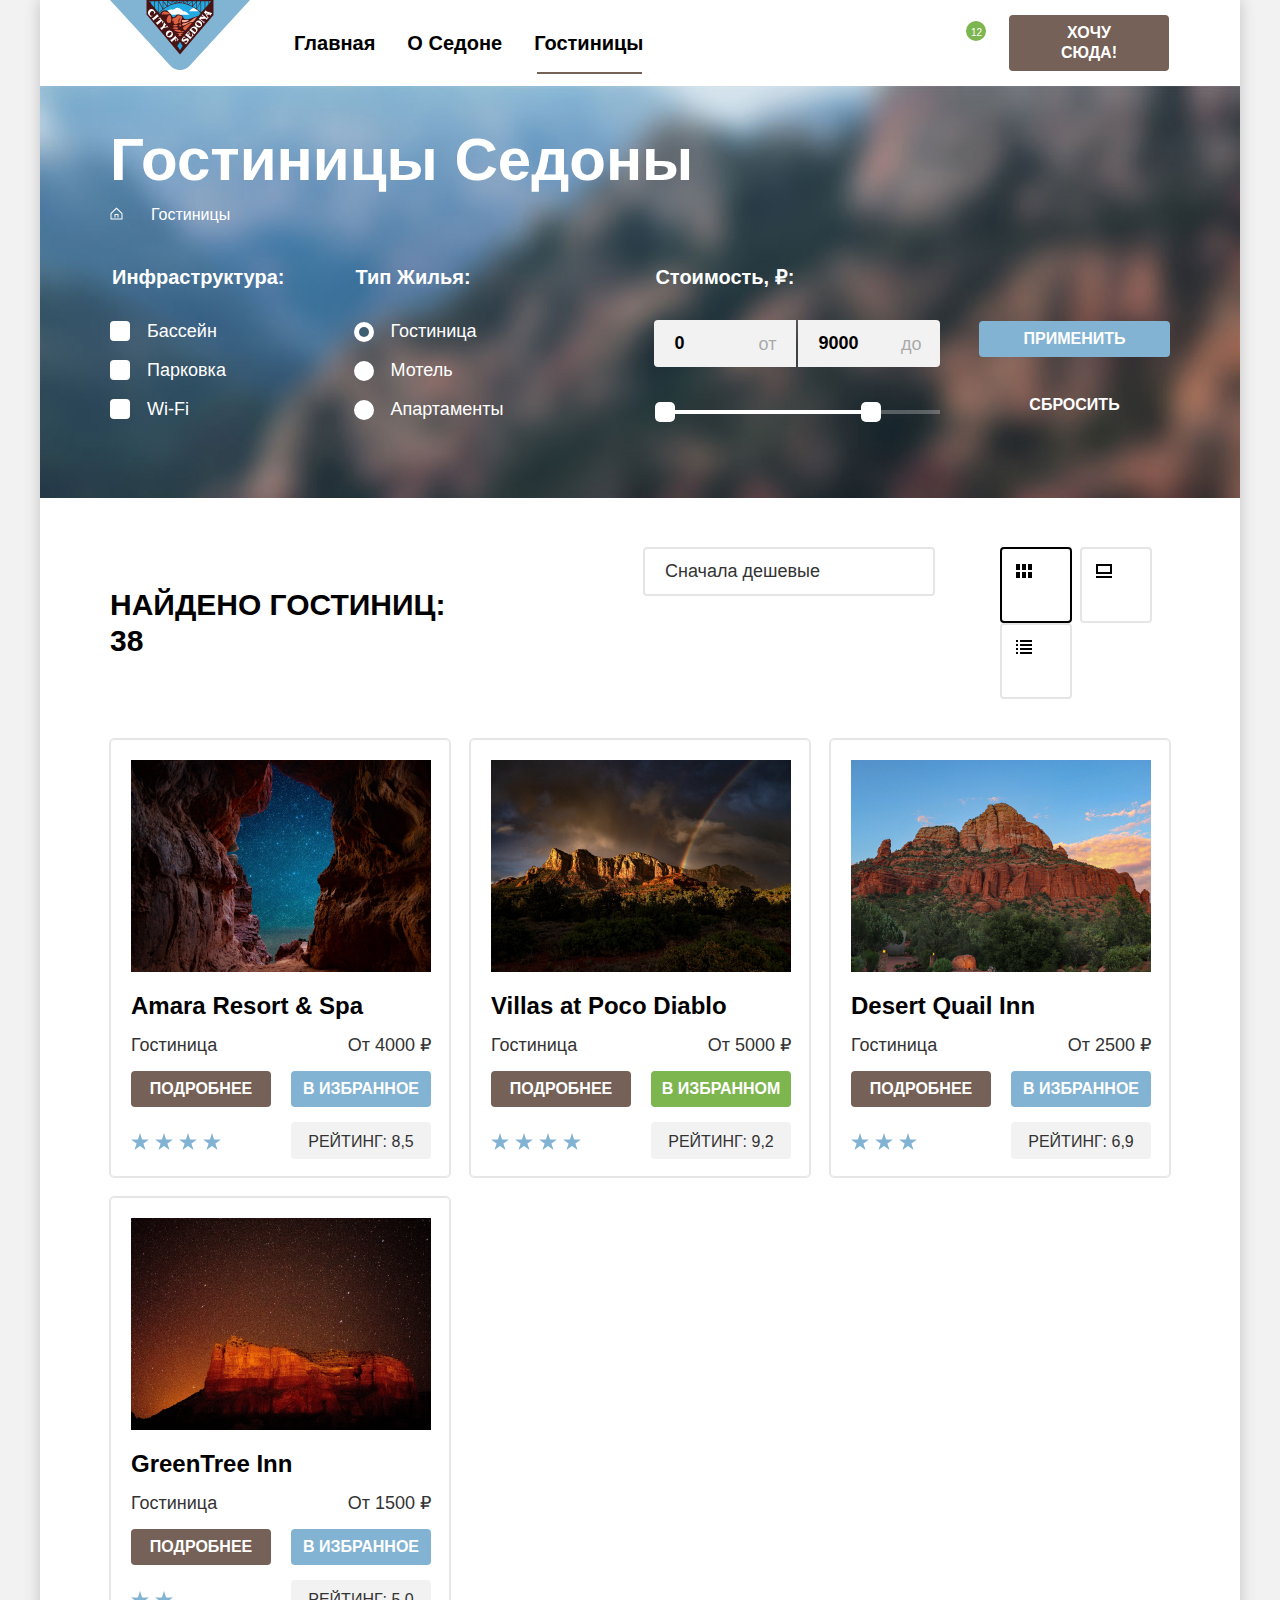
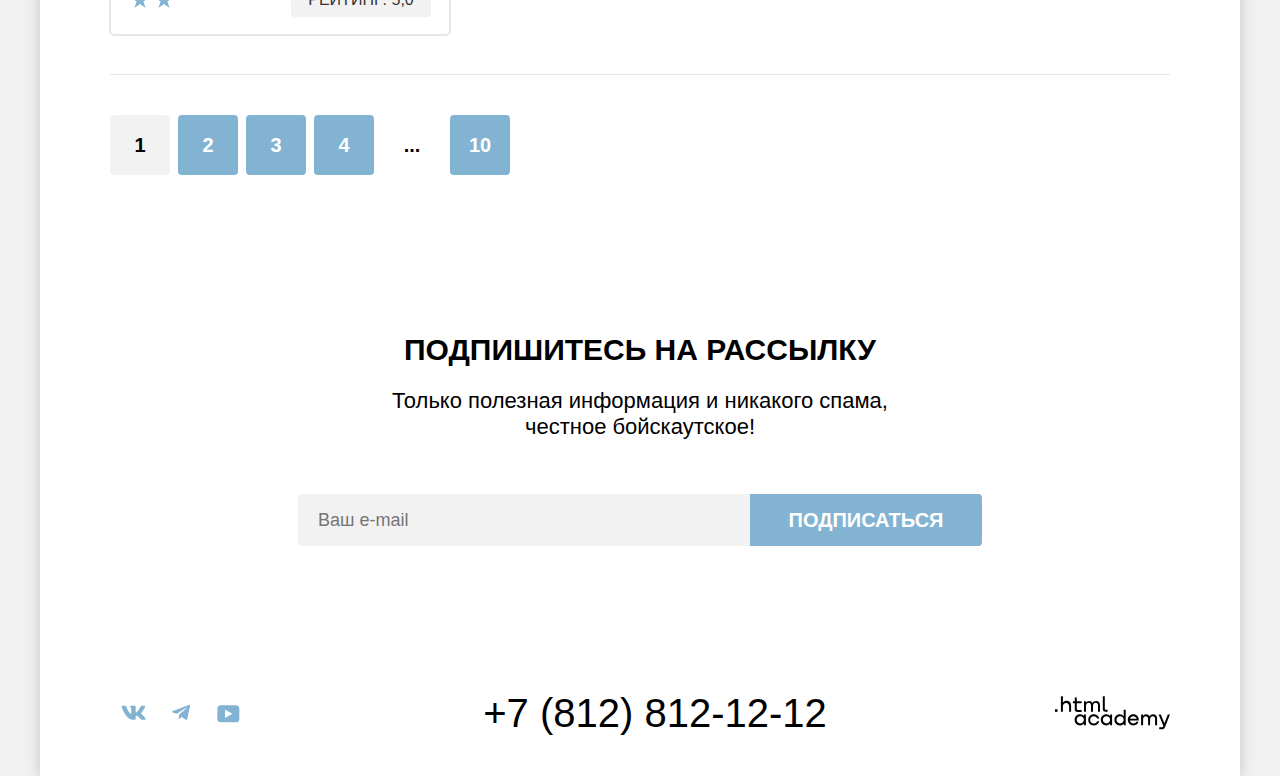
==== commit a2c26d51: "123123" ====
--- a/hotels.html
+++ b/hotels.html
@@ -3,28 +3,29 @@
   <head>
     <meta charset="utf-8">
     <link rel="stylesheet" href="styles/style.css">
+    <link rel="icon" href="favicon.ico">
     <title>Hotels</title>
   </head>
 
   <body>
-    <header class="page-header">
+    <header class="page-header container" data-test="header">
       <nav class="navigation">
-        <a href="index.html">
-          <img src="images/logo.svg" alt="Логотип" width="140" height="70">
+        <a class="logo" href="index.html">
+          <img class="logotype" src="images/logo.svg" alt="Логотип" width="140" height="70">
         </a>
-        <ul class="navigation-list list-reset">
+        <ul class="navigation-list navigation-list-one list-reset">
           <li class="navigation-item">
             <a class="navigation-link navigation-link-words" href="index.html">Главная</a>
           </li>
           <li class="navigation-item">
             <a class="navigation-link navigation-link-words" href="#">О Седоне</a>
           </li>
-          <li class="navigation-item">
-            <a class="navigation-link navigation-link-words" href="hotels.html">Гостиницы</a>
+          <li class="navigation-item ">
+            <a class="navigation-link navigation-link-words navigation-link-current" href="hotels.html">Гостиницы</a>
           </li>
         </ul>
 
-        <ul class="navigation-list list-reset">
+        <ul class="navigation-list navigation-user list-reset">
           <li class="navigation-item navigation-link-search">
             <a class="button navigation-link" href="#">
               <span class="visually-hidden">
@@ -33,14 +34,15 @@
             </a>
           </li>
           <li class="navigation-item navigation-link-heart">
-            <a class="navigation-link" href="#">
-              <span class="visually-hidden">
-                Понравилось
-              </span>
-            </a>
+            <span class="item-twelve">12</span>
+              <a class="navigation-link" href="#">
+                <span class="visually-hidden">
+                  Понравилось
+                </span>
+              </a>
           </li>
           <li class="navigation-item">
-            <a class="button navigation-link" href="#">
+            <a class="button navigation-link navigation-link-brown" href="#">
               Хочу сюда!
             </a>
           </li>
@@ -48,8 +50,8 @@
       </nav>
     </header>
 
-    <main class="main-inner">
-      <header class="inner-header">
+    <main class="main-inner container main-container" data-test="main">
+      <section class="hotels-settings" data-test="hotels-settings">
         <h1 class="inner-title">Гостиницы Седоны</h1>
         <ol class="breadcrumbs list-reset">
           <li class="breadcrumbs-item">
@@ -66,12 +68,8 @@
             </a>
           </li>
         </ol>
-      </header>
-
-      <section class="hotels-settings">
-        <h2 class="visually-hidden">Список гостиниц с фильтрами</h2>
+
         <form class="hotels-filter" action="#" method="get">
-
           <fieldset class="hotels-filter-group">
             <legend class="hotels-filter-title">
               Инфраструктура:
@@ -79,109 +77,145 @@
             <ul class="hotels-list list-reset">
               <li class="hotels-item">
                 <label class="control">
-                  <input class="control-input" type="checkbox" name="pool" checked>
-                  Бассейн
-                </label>
-              </li>
-              <li class="hotels-item">
-                <label class="control">
-                  <input class="control-input" type="checkbox" name="parking" checked>
-                  Парковка
-                </label>
-              </li>
-              <li class="hotels-item">
-                <label class="control">
-                  <input class="control-input" type="checkbox" name="wifi">
-                  Wi-fi
+                  <input class="control-input visually-hidden" type="checkbox" name="pool" checked>
+                  <span class="control-click"></span>
+                  <span class="control-word">Бассейн</span>
+                </label>
+              </li>
+              <li class="hotels-item">
+                <label class="control">
+                  <input class="control-input visually-hidden" type="checkbox" name="parking" checked>
+                  <span class="control-click"></span>
+                  <span class="control-word">Парковка</span>
+                </label>
+              </li>
+              <li class="hotels-item">
+                <label class="control">
+                  <input class="control-input visually-hidden" type="checkbox" name="wifi">
+                  <span class="control-click"></span>
+                  <span class="control-word">Wi-Fi</span>
                 </label>
               </li>
             </ul>
           </fieldset>
 
-          <fieldset class="hotels-filter-group">
+          <fieldset class="hotels-filter-group hotels-filter-group-two">
             <legend class="hotels-filter-title">
               Тип Жилья:
             </legend>
             <ul class="hotels-list list-reset">
               <li class="hotels-item">
                 <label class="control">
-                  <input class="control-input" type="radio" name="hotel-type" value="hotel" checked>
-                  Гостиница
-                </label>
-              </li>
-              <li class="hotels-item">
-                <label class="control">
-                  <input class="control-input" type="radio" name="hotel-type" value="motel">
-                  Мотель
-                </label>
-              </li>
-              <li class="hotels-item">
-                <label class="control">
-                  <input class="control-input" type="radio" name="hotel-type" value="place">
-                  Апартаменты
+                  <input class="control-input visually-hidden" type="radio" name="hotel-type" value="hotel" checked>
+                  <span class="control-click"></span>
+                  <span class="control-word">Гостиница</span>
+                </label>
+              </li>
+              <li class="hotels-item">
+                <label class="control">
+                  <input class="control-input visually-hidden" type="radio" name="hotel-type" value="motel">
+                  <span class="control-click"></span>
+                  <span class="control-word">Мотель</span>
+                </label>
+              </li>
+              <li class="hotels-item">
+                <label class="control">
+                  <input class="control-input visually-hidden" type="radio" name="hotel-type" value="place">
+                  <span class="control-click"></span>
+                  <span class="control-word">Апартаменты</span>
                 </label>
               </li>
             </ul>
           </fieldset>
 
-
-            <!-- Код с выбором цен-->
-
-
-          <button class="button" type="submit">Применить</button>
-          <button class="button" type="reset">Сбросить</button>
+          <fieldset class="hotels-price">
+            <legend class="hotels-cost">
+              Стоимость, ₽:
+            </legend>
+            <div class="range-wrapper">
+              <div class="range-cost">
+                <label class="range-start">
+                  <input class="range-input input-left" type="text" value="0" name="min-price">
+                  <span class="range-span-start">от</span>
+                </label>
+                <label class="range-end range-se">
+                  <input class="range-input input-rigth" type="text" value="9000" name="max-price">
+                  <span class="range-span-end">до</span>
+                </label>
+              </div>
+
+              <div class="range-scale">
+                <div class="range-bar" style="left: 0; width: 226px;">
+                  <button class="cost-toggle min-cost" type="button">
+
+                  </button>
+                  <button class="cost-toggle max-cost" type="button">
+
+                  </button>
+                </div>
+              </div>
+            </div>
+          </fieldset>
+
+          <div class="hotels-button">
+            <button class="button button-margin button-look-one" type="submit">Применить</button>
+            <button class="button button-look-two" type="reset">Сбросить</button>
+          </div>
         </form>
-
-        <span class="select-find">Найдено гостиниц:38</span>
-
-        <select class="select-control" aria-label="Сортировка">
-          <option value="cheap">Сначала дешевые</option>
-        </select>
-        <ul class="select-list list-reset">
-          <li class="select-item">
-            <a href="#" class="button button-cards">
-              <svg width="16" height="14" viewBox="0 0 16 14" fill="none" xmlns="http://www.w3.org/2000/svg">
-                <path d="M4 0H0V6H4V0Z" fill="black" />
-                <path d="M16 0H12V6H16V0Z" fill="black" />
-                <path d="M10 0H6V6H10V0Z" fill="black" />
-                <path d="M4 8H0V14H4V8Z" fill="black" />
-                <path d="M16 8H12V14H16V8Z" fill="black" />
-                <path d="M10 8H6V14H10V8Z" fill="black" />
-              </svg>
-            <span class="visually-hidden">
-              Показать карточки
-            </span>
-            </a>
-          </li>
-          <li class="select-item">
-            <a href="#" class="button button-single">
-              <svg width="16" height="14" viewBox="0 0 16 14" fill="none" xmlns="http://www.w3.org/2000/svg">
-                <path d="M16 12H0V14H16V12Z" fill="black" />
-                <path d="M14 2V8H2V2H14ZM16 0H0V10H16V0Z" fill="black" />
-              </svg>
-            <span class="visually-hidden">
-              Показать поштучно
-            </span>
-            </a>
-          </li>
-          <li class="select-item">
-            <a href="#" class="button button-list">
-              <svg width="16" height="14" viewBox="0 0 16 14" fill="none" xmlns="http://www.w3.org/2000/svg">
-                <path d="M2 0H0V2H2V0Z" fill="black" />
-                <path d="M16 0H4V2H16V0Z" fill="black" />
-                <path d="M2 4H0V6H2V4Z" fill="black" />
-                <path d="M16 4H4V6H16V4Z" fill="black" />
-                <path d="M2 8H0V10H2V8Z" fill="black" />
-                <path d="M16 8H4V10H16V8Z" fill="black" />
-                <path d="M2 12H0V14H2V12Z" fill="black" />
-                <path d="M16 12H4V14H16V12Z" fill="black" />
-              </svg>
-            <span class="visually-hidden">
-              Показать список
-            </span>
-            </a>
-          </li>
-        </ul>
+      </section>
+
+      <section class="select" data-test="select">
+        <header class="select-containter">
+          <span class="select-find">Найдено гостиниц: 38</span>
+          <select class="select-control" aria-label="Сортировка">
+            <option value="cheap">Сначала дешевые</option>
+          </select>
+          <ul class="select-list list-reset">
+            <li class="select-item">
+              <a href="#" class="button button-cards">
+                <svg class="select-icon" width="20" height="20" viewBox="0 0 20 20" fill="none" xmlns="http://www.w3.org/2000/svg">
+                  <path d="M6 3H2V9H6V3Z" fill="black" />
+                  <path d="M18 3H14V9H18V3Z" fill="black" />
+                  <path d="M12 3H8V9H12V3Z" fill="black" />
+                  <path d="M6 11H2V17H6V11Z" fill="black" />
+                  <path d="M18 11H14V17H18V11Z" fill="black" />
+                  <path d="M12 11H8V17H12V11Z" fill="black" />
+                </svg>
+                <span class="visually-hidden">
+                  Показать карточки
+                </span>
+              </a>
+            </li>
+            <li class="select-item">
+              <a href="#" class="button button-single">
+                <svg class="select-icon" width="20" height="20" viewBox="0 0 20 20" fill="none" xmlns="http://www.w3.org/2000/svg">
+                  <path d="M18 15H2V17H18V15Z" fill="black" />
+                  <path d="M16 5V11H4V5H16ZM18 3H2V13H18V3Z" fill="black" />
+                </svg>
+                <span class="visually-hidden">
+                  Показать поштучно
+                </span>
+              </a>
+            </li>
+            <li class="select-item">
+              <a href="#" class="button button-list">
+                <svg class="select-icon" width="20" height="20" viewBox="0 0 20 20" fill="none" xmlns="http://www.w3.org/2000/svg">
+                  <path d="M4 3H2V5H4V3Z" fill="black" />
+                  <path d="M18 3H6V5H18V3Z" fill="black" />
+                  <path d="M4 7H2V9H4V7Z" fill="black" />
+                  <path d="M18 7H6V9H18V7Z" fill="black" />
+                  <path d="M4 11H2V13H4V11Z" fill="black" />
+                  <path d="M18 11H6V13H18V11Z" fill="black" />
+                  <path d="M4 15H2V17H4V15Z" fill="black" />
+                  <path d="M18 15H6V17H18V15Z" fill="black" />
+                </svg>
+                <span class="visually-hidden">
+                  Показать список
+                </span>
+              </a>
+            </li>
+          </ul>
+        </header>
 
         <ul class="product-list list-reset">
           <li class="product-card">
@@ -195,7 +229,20 @@
             <span class="product-card-price">От 4000 ₽</span>
             <a class="product-card-info-button button" href="#">Подробнее</a>
             <button class="product-card-like-button button" type="button">В избранное</button>
-            <span>4 stars</span>
+            <span class="product-raiting">
+              <svg class="product-stars" width="18" height="17" viewBox="0 0 18 17" fill="none" xmlns="http://www.w3.org/2000/svg">
+                <path d="M9 0L11.1 6.5H18L12.4 10.5L14.6 17L9 13L3.4 17L5.6 10.5L0 6.5H6.9L9 0Z" fill="#83B3D3"/>
+              </svg>
+              <svg class="product-stars" width="18" height="17" viewBox="0 0 18 17" fill="none" xmlns="http://www.w3.org/2000/svg">
+                <path d="M9 0L11.1 6.5H18L12.4 10.5L14.6 17L9 13L3.4 17L5.6 10.5L0 6.5H6.9L9 0Z" fill="#83B3D3"/>
+              </svg>
+              <svg class="product-stars" width="18" height="17" viewBox="0 0 18 17" fill="none" xmlns="http://www.w3.org/2000/svg">
+                <path d="M9 0L11.1 6.5H18L12.4 10.5L14.6 17L9 13L3.4 17L5.6 10.5L0 6.5H6.9L9 0Z" fill="#83B3D3"/>
+              </svg>
+              <svg class="product-stars" width="18" height="17" viewBox="0 0 18 17" fill="none" xmlns="http://www.w3.org/2000/svg">
+                <path d="M9 0L11.1 6.5H18L12.4 10.5L14.6 17L9 13L3.4 17L5.6 10.5L0 6.5H6.9L9 0Z" fill="#83B3D3"/>
+              </svg>
+            </span>
             <span class="product-card-rating">Рейтинг: 8,5</span>
           </li>
           <li class="product-card">
@@ -209,7 +256,20 @@
             <span class="product-card-price">От 5000 ₽</span>
             <a class="product-card-info-button button" href="#">Подробнее</a>
             <button class="product-card-like-button-green button" type="button">В избранном</button>
-            <span>4 stars</span>
+            <span class="product-raiting">
+              <svg class="product-stars" width="18" height="17" viewBox="0 0 18 17" fill="none" xmlns="http://www.w3.org/2000/svg">
+                <path d="M9 0L11.1 6.5H18L12.4 10.5L14.6 17L9 13L3.4 17L5.6 10.5L0 6.5H6.9L9 0Z" fill="#83B3D3"/>
+              </svg>
+              <svg class="product-stars" width="18" height="17" viewBox="0 0 18 17" fill="none" xmlns="http://www.w3.org/2000/svg">
+                <path d="M9 0L11.1 6.5H18L12.4 10.5L14.6 17L9 13L3.4 17L5.6 10.5L0 6.5H6.9L9 0Z" fill="#83B3D3"/>
+              </svg>
+              <svg class="product-stars" width="18" height="17" viewBox="0 0 18 17" fill="none" xmlns="http://www.w3.org/2000/svg">
+                <path d="M9 0L11.1 6.5H18L12.4 10.5L14.6 17L9 13L3.4 17L5.6 10.5L0 6.5H6.9L9 0Z" fill="#83B3D3"/>
+              </svg>
+              <svg class="product-stars" width="18" height="17" viewBox="0 0 18 17" fill="none" xmlns="http://www.w3.org/2000/svg">
+                <path d="M9 0L11.1 6.5H18L12.4 10.5L14.6 17L9 13L3.4 17L5.6 10.5L0 6.5H6.9L9 0Z" fill="#83B3D3"/>
+              </svg>
+            </span>
             <span class="product-card-rating">Рейтинг: 9,2</span>
           </li>
           <li class="product-card">
@@ -223,7 +283,17 @@
             <span class="product-card-price">От 2500 ₽</span>
             <a class="product-card-info-button button" href="#">Подробнее</a>
             <button class="product-card-like-button button" type="button">В избранное</button>
-            <span>3 stars</span>
+            <span class="product-raiting">
+              <svg class="product-stars" width="18" height="17" viewBox="0 0 18 17" fill="none" xmlns="http://www.w3.org/2000/svg">
+                <path d="M9 0L11.1 6.5H18L12.4 10.5L14.6 17L9 13L3.4 17L5.6 10.5L0 6.5H6.9L9 0Z" fill="#83B3D3"/>
+              </svg>
+              <svg class="product-stars" width="18" height="17" viewBox="0 0 18 17" fill="none" xmlns="http://www.w3.org/2000/svg">
+                <path d="M9 0L11.1 6.5H18L12.4 10.5L14.6 17L9 13L3.4 17L5.6 10.5L0 6.5H6.9L9 0Z" fill="#83B3D3"/>
+              </svg>
+              <svg class="product-stars" width="18" height="17" viewBox="0 0 18 17" fill="none" xmlns="http://www.w3.org/2000/svg">
+                <path d="M9 0L11.1 6.5H18L12.4 10.5L14.6 17L9 13L3.4 17L5.6 10.5L0 6.5H6.9L9 0Z" fill="#83B3D3"/>
+              </svg>
+            </span>
             <span class="product-card-rating">Рейтинг: 6,9</span>
           </li>
           <li class="product-card">
@@ -237,68 +307,94 @@
             <span class="product-card-price">От 1500 ₽</span>
             <a class="product-card-info-button button" href="#">Подробнее</a>
             <button class="product-card-like-button button" type="button">В избранное</button>
-            <span>2 stars</span>
+            <span class="product-raiting">
+              <svg class="product-stars" width="18" height="17" viewBox="0 0 18 17" fill="none" xmlns="http://www.w3.org/2000/svg">
+                <path d="M9 0L11.1 6.5H18L12.4 10.5L14.6 17L9 13L3.4 17L5.6 10.5L0 6.5H6.9L9 0Z" fill="#83B3D3"/>
+              </svg>
+              <svg class="product-stars" width="18" height="17" viewBox="0 0 18 17" fill="none" xmlns="http://www.w3.org/2000/svg">
+                <path d="M9 0L11.1 6.5H18L12.4 10.5L14.6 17L9 13L3.4 17L5.6 10.5L0 6.5H6.9L9 0Z" fill="#83B3D3"/>
+              </svg></span>
             <span class="product-card-rating">Рейтинг: 5,0</span>
           </li>
-
         </ul>
 
-        <ol class="pagination list-reset">
+        <ul class="pagination list-reset">
+          <li class="pagination-item pagination-grey">
+            <a class="pagination-link pagination-link-black" href="#">1</a>
+          </li>
+          <li class="pagination-item pagination-blue">
+            <a class="pagination-link pagination-link-white" href="#">2</a>
+          </li>
+          <li class="pagination-item pagination-blue">
+            <a class="pagination-link pagination-link-white" href="#">3</a>
+          </li>
+          <li class="pagination-item pagination-blue">
+            <a class="pagination-link pagination-link-white" href="#">4</a>
+          </li>
           <li class="pagination-item">
-            <a class="pagination-link pagination-grey" href="#">1</a>
+            <a class="pagination-link pagination-link-black" href="#">...</a>
           </li>
           <li class="pagination-item pagination-blue">
-            <a class="pagination-link" href="#">2</a>
-          </li>
-          <li class="pagination-item pagination-blue">
-            <a class="pagination-link" href="#">3</a>
-          </li>
-          <li class="pagination-item pagination-blue">
-            <a class="pagination-link" href="#">4</a>
-          </li>
-          <li class="pagination-item">
-            <a class="pagination-link" href="#">...</a>
-          </li>
-          <li class="pagination-item pagination-blue">
-            <a class="pagination-link" href="#">10</a>
-          </li>
-        </ol>
+            <a class="pagination-link pagination-link-white" href="#">10</a>
+          </li>
+        </ul>
       </section>
 
-      <section class="news">
-        <h2 class="news-title">Подпишитесь на рассылку</h2>
-        <p class="news-subtitle">Только полезная информация и никакого спама, честное бойскаутское!</p>
-          <form class="news-search news-subscribe" action="#" method="post">
-            <label for="news-date">Ваш e-mail</label>
-            <input class="field" type="email" id="news-date" name="news-date" placeholder="email@example.com">
-            <button class="button news-button" type="submit">Подписаться</button>
-          </form>
+      <section class="news" data-test="news">
+        <h2 class="news-title news-title-black">Подпишитесь на рассылку</h2>
+        <p class="news-subtitle news-subtitle-black">Только полезная информация и никакого спама, честное бойскаутское!</p>
+        <form class="news-search" action="#" method="post">
+          <label class="visually-hidden" for="news-date">Ваш e-mail</label>
+          <input class="field field-index" type="email" id="news-date" name="news-date" placeholder="Ваш e-mail">
+          <button class="button news-button" type="submit">Подписаться</button>
+        </form>
       </section>
     </main>
 
-    <footer class="info">
+    <footer class="info container" data-test="footer">
       <ul class="info-list list-reset">
         <li class="info-item">
-          <a href="https://vk.com/htmlacademy">
+          <a class="info-link info-link-vk" href="https://vk.com/htmlacademy">
+            <svg width="25" height="15" viewBox="0 0 25 15" fill="none" xmlns="http://www.w3.org/2000/svg">
+              <path class="info-icon" fill-rule="evenodd" clip-rule="evenodd" d="M24.1165 1.80445C24.2825 1.25845 24.1165 0.856445 23.3215 0.856445H20.6965C20.0285 0.856445 19.7205 1.20345 19.5535 1.58645C19.5535 1.58645 18.2185 4.78245 16.3275 6.85845C15.7155 7.46045 15.4375 7.65145 15.1035 7.65145C14.9365 7.65145 14.6855 7.46045 14.6855 6.91345V1.80445C14.6855 1.14845 14.5015 0.856445 13.9455 0.856445H9.8175C9.4005 0.856445 9.1495 1.16045 9.1495 1.44945C9.1495 2.07045 10.0955 2.21445 10.1925 3.96245V7.76045C10.1925 8.59345 10.0395 8.74444 9.7055 8.74444C8.8155 8.74444 6.6505 5.53345 5.3655 1.85945C5.1165 1.14445 4.8645 0.856445 4.1935 0.856445H1.5665C0.816504 0.856445 0.666504 1.20345 0.666504 1.58645C0.666504 2.26845 1.5565 5.65645 4.8115 10.1374C6.9815 13.1974 10.0365 14.8564 12.8195 14.8564C14.4885 14.8564 14.6945 14.4884 14.6945 13.8534V11.5404C14.6945 10.8034 14.8525 10.6564 15.3815 10.6564C15.7715 10.6564 16.4385 10.8484 17.9965 12.3234C19.7765 14.0724 20.0695 14.8564 21.0715 14.8564H23.6965C24.4465 14.8564 24.8225 14.4884 24.6065 13.7604C24.3685 13.0364 23.5185 11.9854 22.3915 10.7384C21.7795 10.0284 20.8615 9.26345 20.5825 8.88045C20.1935 8.38945 20.3045 8.17044 20.5825 7.73345C20.5825 7.73345 23.7825 3.30745 24.1155 1.80445H24.1165Z" fill="#83B3D3" />
+            </svg>
             <span class="visually-hidden">ВКонтакте</span>
           </a>
         </li>
         <li class="info-item">
-          <a href="https://t.me/htmlacademy">
+          <a class="info-link info-link-telegram" href="https://t.me/htmlacademy">
+            <svg width="18" height="16" viewBox="0 0 18 16" fill="none" xmlns="http://www.w3.org/2000/svg">
+              <path d="M16.785 0.955705L0.840489 7.1042C-0.247661 7.54126 -0.241365 8.14828 0.640845 8.41897L4.73445 9.69597L14.2058 3.72014C14.6537 3.44766 15.0629 3.59424 14.7265 3.89281L7.05283 10.8183H7.05103L7.05283 10.8192L6.77045 15.0387C7.18413 15.0387 7.36669 14.8489 7.59871 14.625L9.58705 12.6915L13.7229 15.7464C14.4855 16.1664 15.0332 15.9506 15.2229 15.0405L17.9379 2.2453C18.2158 1.13107 17.5126 0.626562 16.785 0.955705Z" fill="#83B3D3" />
+            </svg>
             <span class="visually-hidden">Telegram</span>
           </a>
         </li>
         <li class="info-item">
-          <a href="https://www.youtube.com/user/htmlacademyru">
+          <a class="info-link info-link-youtube" href="https://www.youtube.com/user/htmlacademyru">
+            <svg width="23" height="18" viewBox="0 0 23 18" fill="none" xmlns="http://www.w3.org/2000/svg">
+              <path d="M18.9405 0.356445H3.50763C1.64693 0.356445 0.333496 1.9502 0.333496 3.75645V13.8502C0.333496 15.7627 1.64693 17.3564 3.50763 17.3564H19.1594C20.8012 17.3564 22.3335 15.7627 22.3335 13.9564V3.75645C22.1146 1.9502 20.8012 0.356445 18.9405 0.356445ZM7.99519 12.8939V4.81894L15.3285 8.85645L7.99519 12.8939Z" fill="#83B3D3" />
+            </svg>
             <span class="visually-hidden">YouTube</span>
           </a>
         </li>
       </ul>
-          <a class="info-contacts" href="tel:+78128121212">+7 (812) 812-12-12</a>
-          <a class="info-academy" href="https://htmlacademy.ru/">
-            <img src="images/footer-academy.png" alt="логотип htmlacademy" width="115" height="33">
-          </a>
-
+      <a class="info-contacts" href="tel:+78128121212">+7 (812) 812-12-12</a>
+      <a class="info-academy" href="https://htmlacademy.ru/">
+        <svg width="115" height="34" viewBox="0 0 115 34" fill="none" xmlns="http://www.w3.org/2000/svg">
+          <path d="M0 13.2564V15.8564H2.5V13.2564H0Z" fill="black" />
+          <path d="M11.6 4.85645C10 4.85645 8.8 5.55645 8 6.55645H7.9V0.356445H5.9V15.8564H7.9V10.5564C7.9 8.45645 9.2 6.95645 11.2 6.95645C13 6.95645 14.1 8.35645 14.1 10.1564V15.8564H16.1V9.75644C16.2 6.75644 14.3 4.85645 11.6 4.85645Z" fill="black" />
+          <path d="M26.6 5.15645H21.8V1.45645H19.8V5.25645H17.9V7.25645H19.8V13.2564C19.8 14.9564 20.8 15.9564 22.5 15.9564H26.6V13.9564H22.9C22.2 13.9564 21.8 13.5564 21.8 12.8564V7.15645H26.6V5.15645Z" fill="black" />
+          <path d="M41.1 4.95645C39.5 4.95645 38.2 5.75644 37.6 7.05645H37.5C36.9 5.85645 35.7 4.95645 34.1 4.95645C32.7 4.95645 31.6 5.75645 31 6.75645H30.9V5.15645H29V15.7564H31V10.3564C31 8.35645 32 6.85645 33.6 6.85645C35.1 6.85645 36 7.85645 36 9.45645V15.7564H38V10.1564C38 7.75645 39.4 6.85645 40.6 6.85645C42.1 6.85645 43 7.85645 43 9.45645V15.7564H45V9.25644C45.1 6.75644 43.6 4.95645 41.1 4.95645Z" fill="black" />
+          <path d="M47.8 13.0564C47.8 14.7564 48.8 15.7564 50.6 15.7564H52.6V13.7564H50.9C50.2 13.7564 49.8 13.3564 49.8 12.6564V0.356445H47.8V13.0564Z" fill="black" />
+          <path d="M28.9 20.0564C28 18.9564 26.7 18.2564 25 18.2564C21.9 18.2564 19.6 20.5564 19.6 23.8564C19.6 27.1564 21.9 29.4564 25 29.4564C26.8 29.4564 28 28.6564 28.8 27.5564H28.9V29.1564H30.9V18.5564H28.9V20.0564ZM25.3 27.4564C23.1 27.4564 21.7 25.8564 21.7 23.8564C21.7 21.8564 23.1 20.2564 25.3 20.2564C27.5 20.2564 28.9 21.8564 28.9 23.8564C28.9 25.7564 27.5 27.4564 25.3 27.4564Z" fill="black" />
+          <path d="M44.2 22.3564C43.7 19.9564 41.6 18.2564 38.8 18.2564C35.4 18.2564 33.2 20.7564 33.2 23.8564C33.2 26.9564 35.4 29.4564 38.8 29.4564C41.6 29.4564 43.7 27.6564 44.2 25.2564H42.1C41.7 26.5564 40.4 27.5564 38.8 27.5564C36.6 27.5564 35.2 25.9564 35.2 23.9564C35.2 21.9564 36.6 20.3564 38.8 20.3564C40.4 20.3564 41.6 21.3564 42.1 22.5564H44.2V22.3564Z" fill="black" />
+          <path d="M55.1 20.0564C54.2 18.9564 52.9 18.2564 51.2 18.2564C48.1 18.2564 45.8 20.5564 45.8 23.8564C45.8 27.1564 48.1 29.4564 51.2 29.4564C53 29.4564 54.2 28.6564 55 27.5564H55.1V29.1564H57.1V18.5564H55.1V20.0564ZM51.5 27.4564C49.3 27.4564 47.9 25.8564 47.9 23.8564C47.9 21.8564 49.3 20.2564 51.5 20.2564C53.7 20.2564 55.1 21.8564 55.1 23.8564C55.1 25.7564 53.6 27.4564 51.5 27.4564Z" fill="black" />
+          <path d="M68.7 20.1564C67.8 19.0564 66.5 18.2564 64.8 18.2564C61.7 18.2564 59.4 20.5564 59.4 23.8564C59.4 27.1564 61.6 29.4564 64.8 29.4564C66.5 29.4564 67.8 28.6564 68.6 27.6564H68.7V29.1564H70.7V13.7564H68.7V20.1564ZM65.1 27.4564C62.9 27.4564 61.5 25.8564 61.5 23.8564C61.5 21.8564 62.9 20.2564 65.1 20.2564C67.3 20.2564 68.7 21.8564 68.7 23.8564C68.6 25.8564 67.2 27.4564 65.1 27.4564Z" fill="black" />
+          <path d="M78.3 18.2564C75 18.2564 72.8 20.7564 72.8 23.8564C72.8 26.8564 74.9 29.4564 78.3 29.4564C80.8 29.4564 82.8 28.1564 83.5 25.8564H81.4C80.9 26.8564 79.8 27.4564 78.4 27.4564C76.5 27.4564 75.1 26.1564 75 24.5564H83.8C84 20.9564 81.8 18.2564 78.3 18.2564ZM78.3 20.1564C80 20.1564 81.3 21.1564 81.6 22.7564H75.1C75.4 21.2564 76.6 20.1564 78.3 20.1564Z" fill="black" />
+          <path d="M98.2 18.2564C96.6 18.2564 95.3 19.0564 94.6 20.2564H94.5C93.9 19.0564 92.7 18.2564 91.1 18.2564C89.7 18.2564 88.6 18.9564 88 20.0564V18.5564H86.1V29.1564H88.1V23.7564C88.1 21.7564 89.1 20.3564 90.7 20.2564C92.2 20.2564 93.1 21.2564 93.1 22.8564V29.1564H95.1V23.5564C95.1 21.1564 96.5 20.2564 97.7 20.2564C99.2 20.2564 100.1 21.2564 100.1 22.8564V29.1564H102.1V22.6564C102.2 20.0564 100.7 18.2564 98.2 18.2564Z" fill="black" />
+          <path d="M109.4 27.3564L105.8 18.4564H103.6L108.4 30.0564C108.1 30.9564 107.7 31.2564 106.7 31.2564H104.2V33.2564H106.7C108.5 33.2564 109.5 32.4564 110.2 30.6564L114.9 18.4564H112.8L109.4 27.3564Z" fill="black" />
+        </svg>
+      </a>
     </footer>
 
   </body>
--- a/styles/style.css
+++ b/styles/style.css
@@ -535,3 +535,2464 @@
   text-align: center;
   color: #ffffff;
 }
+@font-face {
+  font-family: "PT Sans";
+  font-weight: 400;
+  font-style: normal;
+  src: url("../fonts/ptsans-400.woff2") format("woff2");
+  font-display: swap;
+}
+
+
+@font-face {
+  font-family: "PT Sans";
+  font-weight: 700;
+  font-style: normal;
+  src: url("../fonts/ptsans-700.woff2") format("woff2");
+  font-display: swap;
+}
+
+
+html{
+  background-color: #f2f2f2;
+  height: 100%;
+}
+
+
+body{
+  font-family: "PT Sans", "Arial", sans-serif;
+  font-size: 18px;
+  line-height: 21px;
+  color: #000000;
+  background-color: #ffffff;
+  box-shadow:  0 0 15px 0 rgba(0, 0, 0, 0.2);
+  width: 1200px;
+
+  margin: 0 auto;
+  display: flex;
+  flex-direction: column;
+  min-height: 100%;
+}
+
+
+.container{
+  margin: 0 auto;
+  width: 1200px;
+}
+
+
+*,
+*::before
+*::after{
+  box-sizing: border-box;
+}
+
+
+.visually-hidden{
+  position: absolute;
+  width: 1px;
+  height: 1px;
+  margin: -1px;
+  border: 0;
+  padding: 0;
+  white-space: nowrap;
+  clip-path: inset(100%);
+  clip: rect(0 0 0 0);
+  overflow: hidden;
+}
+
+
+.list-reset{
+  list-style-type: none;
+  margin: 0;
+  padding: 0;
+}
+
+
+.page-header {
+  color: #000000;
+  background: #ffffff;
+}
+
+
+.logo{
+  margin: -10px 28px 0 70px;
+}
+
+
+.logo:hover{
+  opacity: 0.8;
+  cursor: pointer;
+}
+
+.logo:focus{
+  opacity: 0.6;
+}
+
+
+.logotype{
+  width: 140px;
+  height: 70px;
+  position: relative;
+  top: 10px;
+}
+
+
+.navigation{
+  display: flex;
+  width: 1200px;
+  margin: 0 auto;
+}
+
+
+.navigation-list-one a:hover{
+  color: rgba(0, 0, 0, 0.8);
+  outline: none;
+  cursor: pointer;
+}
+
+
+.navigation-list-one a:focus{
+  color: rgba(0, 0, 0, 0.6);
+  outline: none;
+}
+
+
+.navigation-list{
+  display: flex;
+  flex-flow: row wrap;
+  align-items: center;
+
+
+  width: 507px;
+  margin: 0;
+  padding: 0;
+}
+
+
+.navigation-item{
+  position: relative;
+  margin: 15px 6px;
+}
+
+
+.navigation-item:last-child{
+  margin-right: 0;
+}
+
+
+.navigation-link{
+  text-decoration: none;
+  color: #000000;
+  font-weight: 700;
+  position: relative;
+
+  padding: 15px 10px;
+}
+
+
+.navigation-link-current::after{
+  content: "";
+  position: absolute;
+  background-color: #756257;
+  bottom: -9%;
+  left: 10%;
+  right: 9%;
+  height: 2px;
+}
+
+
+.navigation-link-brown{
+  display: block;
+  font-size: 16px;
+  line-height: 20px;
+  text-align: center;
+  color: #ffffff;
+  border-radius: 4px;
+  padding: 8px 33px;
+  background: #756157;
+  box-sizing: border-box;
+  text-transform: uppercase;
+  margin: 0;
+  width: 160px;
+  min-height: 36px;
+}
+
+
+.navigation-link-brown:hover{
+  outline: none;
+  background-color: #615048;
+  cursor: pointer;
+}
+
+.navigation-link-brown:focus{
+  outline: none;
+  background-color: #615048;
+}
+
+.navigation-link-brown:active{
+  outline: none;
+  color: rgba(225, 225, 225, 0.3);
+}
+
+
+.navigation-user{
+  max-width: 303px;
+  margin-left: auto;
+  margin-right: 42px;
+}
+
+
+.navigation-user a:not(:last-child):hover{
+  color: rgba(0, 0, 0, 0.8);
+  outline: none;
+  cursor: pointer;
+}
+
+
+.navigation-user a:not(:last-child):focus{
+  color: rgba(0, 0, 0, 0.6);
+  outline: none;
+}
+
+
+.navigation-link-words{
+  color: #000000;
+  background-color: #ffffff;
+  font-size: 20px;
+  line-height: 24px;
+  text-align: center;
+  text-decoration: none;
+}
+
+
+.navigation-link-search{
+  color: #000000;
+  background-color: #ffffff;
+  background-image: url("../images/main-header-search.svg");
+  width: 20px;
+  height: 20px;
+  background-repeat: no-repeat;
+  background-position: center center;
+
+  display: block;
+  padding: 0 12px;
+}
+
+
+.navigation-item.navigation-link-search:hover{
+  opacity: 0.8;
+  cursor: pointer;
+}
+
+.navigation-item.navigation-link-search:focus{
+  opacity: 0.6;
+}
+
+.navigation-item.navigation-link-search:focus-within{
+  opacity: 0.6;
+}
+
+
+.navigation-link-heart{
+  color: #000000;
+  background-color: #ffffff;
+  background-image: url("../images/main-header-heart.svg");
+  width: 20px;
+  height: 20px;
+  background-repeat: no-repeat;
+  background-position: center center;
+
+  display: block;
+  padding: 0 12px;
+  position: relative;
+  margin-right: 13px;
+  margin-left: -5px;
+}
+
+
+.navigation-link-heart::before{
+  content: "";
+  position: absolute;
+  width: 20px;
+  height: 20px;
+  background-color: #7DB54F;
+  border: none;
+  border-radius: 50%;
+  bottom: 12px;
+  right: 4px;
+
+  z-index: 1;
+}
+
+
+.navigation-item.navigation-link-heart:hover{
+  opacity: 0.8;
+  cursor: pointer;
+}
+
+.navigation-item.navigation-link-heart:focus{
+  opacity: 0.6;
+}
+
+.navigation-item.navigation-link-heart:focus-within{
+  opacity: 0.6;
+}
+
+
+
+.item-twelve{
+  font-weight: 400;
+  font-size: 10px;
+  line-height: 10px;
+  text-align: center;
+  color: #ffffff;
+
+  position: absolute;
+  width: 11px;
+  height: 12px;
+  bottom: 13px;
+  right: 8px;
+
+  margin: 0;
+  padding: 0;
+
+  z-index: 2;
+}
+
+
+.main-container{
+  flex-grow: 1;
+}
+
+
+.hero{
+  color: #000000;
+  background-color: #ffffff;
+  background-image: url("../images/index-main-background-bottom.svg"),
+                    url("../images/main-background.jpg");
+  background-repeat: no-repeat, no-repeat;
+  background-size: 1200px auto, cover;
+  background-position: center bottom, center;
+  display: block;
+  margin: 0 auto;
+  height: 485px;
+}
+
+
+.hero-welcome{
+  margin: 51px 371px 82px;
+}
+
+
+.advantages-title{
+  color: #000000;
+  background-color: #ffffff;
+  font-size: 30px;
+  line-height: 36px;
+  text-align: center;
+  text-transform: uppercase;
+
+  display: block;
+  margin: 0 auto;
+  margin-top: 69px;
+  padding: 0 220px;
+}
+
+
+.advantages-subtitle{
+  color: #333333;
+  background-color: #ffffff;
+  font-size: 22px;
+  line-height: 26px;
+  text-align: center;
+
+  display: block;
+  margin: 0 auto;
+  padding-top: 25px;
+  margin-bottom: 90px;
+}
+
+
+.advantages-list{
+  display: flex;
+  flex-flow: row wrap;
+  margin: 0;
+  padding: 0;
+}
+
+
+.advantages-item{
+  display: flex;
+  flex-direction: column;
+  width: 400px;
+  min-height: 385px;
+}
+
+
+.advantages-item:nth-child(even){
+  background-color: rgba(131, 179, 211, 0.12);
+}
+
+
+.advantages-item:nth-child(odd){
+  background-color:  rgba(131, 179, 211, 0.2);
+}
+
+
+.advantages-item.advantages-item-blue{
+  background-color: #82b3d3;
+
+  flex-direction: row;
+  width: 100%;
+}
+
+
+.advantages-item.advantages-item-blue:last-child{
+  background-color: #82b3d3;
+
+  flex-direction: row-reverse;
+  width: 100%;
+}
+
+
+.advantages-connect{
+  display: flex;
+  flex-direction: column;
+
+  margin: 0;
+}
+
+
+.advantages-reason.advantages-reason-pale{
+  padding: 112px 109px 62px;
+  margin: 0;
+}
+
+
+.advantages-reason.advantages-reason-white{
+  font-size: 24px;
+  line-height: 28px;
+  text-transform: uppercase;
+  text-align: center;
+  color: #ffffff;
+
+  padding: 101px 114px 62px;
+  margin: 0;
+}
+
+
+.advantages-description.advantages-description-white{
+  font-size: 18px;
+  line-height: 21px;
+  text-align: center;
+  color: #ffffff;
+
+  margin: 0;
+  padding: 0 86px;
+  padding-bottom: 60px;
+}
+
+
+.advantages-reason{
+  position: relative;
+
+  font-size: 24px;
+  line-height: 28px;
+  text-transform: uppercase;
+  text-align: center;
+  color: #000000;
+}
+
+
+.advantages-reason::after{
+  content: "";
+  left: 50%;
+  position: absolute;
+  bottom: 29px;
+  width: 60px;
+  height: 2px;
+  background: currentColor;
+  opacity: 0.3;
+  transform: translateX(-50%);
+}
+
+
+.advantages-description.advantages-description-pale{
+  font-size: 18px;
+  line-height: 21px;
+  text-align: center;
+  color: #333333;
+
+  margin: 0;
+  padding: 0 85px;
+  padding-bottom: 60px;
+}
+
+
+.advantages-picture{
+  height: 100%;
+  object-fit: cover;
+}
+
+
+.comfort{
+  display: flex;
+  flex-direction: column;
+  width: 1200px;
+  margin: 0 auto;
+}
+
+
+.comfort-title{
+  font-size: 30px;
+  line-height: 36px;
+  text-transform: uppercase;
+  text-align: center;
+  color: #000000;
+
+  display: block;
+  margin: 0 0;
+  padding: 64px 350px 0;
+}
+
+
+.comfort-subtitle{
+  font-size: 22px;
+  line-height: 26px;
+  text-align: center;
+  color: #333333;
+
+  display: block;
+  margin: 0 0;
+  padding: 20px 300px 64px;
+}
+
+
+.comfort-list{
+  display: flex;
+  flex-direction: row;
+  flex-wrap: wrap;
+  margin: 0;
+  padding: 0;
+}
+
+
+.comfort-item{
+  display: flex;
+  flex-direction: column;
+  width: 400px;
+  min-height: 385px;
+}
+
+
+.comfort-item:nth-child(odd){
+  background-color: rgba(131, 179, 211, 0.12);
+}
+
+
+.comfort-item:nth-child(even){
+  background-color: #ffffff;
+}
+
+
+.comfort-reason{
+  display: block;
+
+  font-size: 24px;
+  line-height: 28px;
+  text-transform: uppercase;
+  text-align: center;
+  color: #000000;
+  background-repeat: no-repeat;
+  background-position: center;
+
+  padding: 165px 109px 0;
+  margin: 0;
+}
+
+
+.reason-house{
+  margin-top: 17px;
+  background-image: url("../images/index-reason-house.svg");
+}
+
+
+.reason-food{
+  margin-top: 17px;
+  background-image: url("../images/index-reason-food.svg");
+}
+
+
+.reason-gift{
+  margin-top: 17px;
+  background-image: url("../images/index-reason-gift.svg");
+}
+
+
+.comfort-description{
+  font-size: 18px;
+  line-height: 21px;
+  text-align: center;
+  color: #333333;
+
+  padding: 0 85px;
+  padding-top: 28px;
+  margin: 0;
+  padding-bottom: 60px;
+}
+
+
+.interest{
+  display: block;
+  margin: 96px auto;
+  width: 1200px;
+
+  text-align: center;
+}
+
+
+.interest-title{
+  font-size: 30px;
+  line-height: 36px;
+  text-transform: uppercase;
+  text-align: inherit;
+  color: #000000;
+
+  margin: 0 0;
+  padding: 0 250px;
+}
+
+
+.interest-subtitle{
+  font-size: 22px;
+  line-height: 26px;
+  text-align: inherit;
+  color: #333333;
+
+  padding: 20px 250px 54px;
+  margin: 0 0;
+}
+
+
+.interest-button{
+  font-family: "PT Sans", "Arial", sans-serif;
+  font-size: 20px;
+  font-weight: 700;
+  line-height: 36px;
+  text-transform: uppercase;
+  text-align: inherit;
+  color: #ffffff;
+
+  border-radius: 4px;
+  padding: 8px 15px;
+  width: 376px;
+  min-height: 52px;
+  background: #756157;
+  border: none;
+}
+
+
+.interest-button[type="button"]:hover{
+  outline: none;
+  background-color: #615048;
+  cursor: pointer;
+}
+
+.interest-button[type="button"]:focus{
+  outline: none;
+  background-color: #615048;
+}
+
+.interest-button[type="button"]:active{
+  outline: none;
+  color: rgba(225, 225, 225, 0.3);
+}
+
+.interest-button[type="button"]:disabled{
+  background-color: #E5E5E5;
+  pointer-events: none;
+}
+
+.news{
+  display: flex;
+  flex-direction: column;
+  width: 1200px;
+  margin: 0 auto;
+}
+
+
+.news-background{
+  color: #000000;
+  background-color: #ffffff;
+  background-image: url("../images/main-news-background.jpg");
+  background-repeat: no-repeat;
+  background-size: 100% auto;
+
+  width: 1200px;
+  min-height: 415px;
+}
+
+
+.news-title{
+  color: #ffffff;
+  font-size: 30px;
+  line-height: 36px;
+  text-transform: uppercase;
+  text-align: center;
+
+  padding: 96px 352px 0;
+  margin: 0 0;
+}
+
+
+.news-title-black{
+  color: #000000;
+  background-color: #ffffff;
+}
+
+
+.news-subtitle{
+  color:#ffffff;
+  font-weight: 400;
+  font-size: 22px;
+  line-height: 26px;
+  text-align: center;
+
+  padding: 20px 352px 54px;
+  margin: 0 0;
+}
+
+
+.news-subtitle-black{
+  color: #000000;
+  background-color: #ffffff;
+}
+
+
+.news-search{
+  display: flex;
+  margin: 0 auto;
+  text-align: center;
+
+  padding-bottom: 104px;
+}
+
+
+.news-date{
+  font-size: 18px;
+  line-height: 24px;
+  color: #000000;
+  opacity: 0.6;
+  text-align: left;
+}
+
+
+.field-index{
+  font-family: "PT Sans", "Arial", sans-serif;
+  font-weight: 400;
+  font-size: 18px;
+  border-radius: 4px 0 0 4px;
+  width: 452px;
+  min-height: 52px;
+  background: #f2f2f2;
+  box-sizing: border-box;
+  border: none;
+  outline: none;
+}
+
+
+.field-index:hover{
+  background-color: #E6E6E6;
+  cursor: pointer;
+}
+
+.field-index:focus{
+  outline: 2px solid #83B3D3;
+}
+
+.field-index[type="email"]{
+  font-weight: 700;
+  color: #000000;
+  padding-left: 20px;
+}
+
+.field-index::placeholder{
+  font-weight: 400;
+}
+
+
+.news-button{
+  font-family: "PT Sans", "Arial", sans-serif;
+  font-size: 20px;
+  font-weight: 700;
+  text-transform: uppercase;
+  border-radius: 0 4px 4px 0;
+  width: 232px;
+  min-height: 52px;
+  background: #82b3d3;
+  color: #ffffff;
+  box-sizing: border-box;
+  border: none;
+}
+
+
+.news-button:hover{
+  background-color: #68A2CA;
+  outline: none;
+  cursor: pointer;
+}
+
+.news-button:focus{
+  background-color: #68A2CA;
+  outline: none;
+}
+
+.news-button:active{
+  color: rgba(225, 225, 225, 0.3);
+  outline: none;
+}
+
+.news-button:disabled{
+  background-color: #E5E5E5;
+  pointer-events: none;
+}
+
+
+.info{
+  color: #000000;
+  background-color: #ffffff;
+
+  width: 1200px;
+  display: flex;
+  flex-direction: row;
+  margin: 0 auto;
+  padding: 43px 0;
+}
+
+
+.info-list{
+  display: flex;
+  flex-flow: row wrap;
+
+  width: 150px;
+  padding-left: 70px;
+}
+
+
+.info-item{
+  display: block;
+  width: 47px;
+  height: 40px;
+}
+
+
+.info-link{
+  display: block;
+  outline: none;
+}
+
+
+.info-link:hover path,
+.info-link:focus path{
+ fill: #68A2CA;
+ cursor: pointer;
+}
+
+
+.info-link:active{
+  opacity: 0.3;
+}
+
+
+.info-link-vk{
+  padding: 11px 11px;
+}
+
+
+.info-link-telegram{
+  padding: 11px 15px;
+}
+
+
+.info-link-youtube{
+  padding: 12px 13px;
+}
+
+
+.info-contacts{
+  color: #000000;
+  font-size: 40px;
+  line-height: 40px;
+  text-align: center;
+  text-transform: uppercase;
+  text-decoration: none;
+
+  width: 400px;
+  margin: 0 auto;
+  padding-right: 5px;
+  outline: none;
+}
+
+
+.info-contacts:hover,
+.info-contacts:focus{
+  color: #756157;
+  cursor: pointer;
+}
+
+
+.info-contacts:active{
+  color: #756157;
+  opacity: 0.3;
+}
+
+
+.info-academy{
+  padding-top: 3px;
+  max-width: 150px;
+  padding-right: 70px;
+  outline: none;
+}
+
+
+.info-academy:hover path,
+.info-academy:focus path{
+  fill: #756157;
+  cursor: pointer;
+}
+
+
+.info-academy:active{
+  fill: #756157;
+  opacity: 0.3;
+}
+
+
+
+/* Начинается Hotels */
+
+
+.hotels-settings{
+  background-image: url("../images/hotels-main-background.jpg");
+  color: #000000;
+  background-color: #ffffff;
+  background-repeat: no-repeat;
+  background-size: cover;
+
+  display: block;
+  width: 1060px;
+  min-height: 412px;
+  margin: 0 auto 49px;
+  padding: 0 70px;
+}
+
+
+.inner-title{
+  font-weight: 700;
+  font-size: 60px;
+  line-height: 78px;
+  color: #ffffff;
+
+  margin: 0 0;
+  padding-top: 35px;
+}
+
+
+.breadcrumbs{
+  color: #ffffff;
+  text-decoration: none;
+  display: flex;
+  flex-wrap: wrap;
+  flex-direction: row;
+  justify-content: flex-start;
+  padding: 5px 0 40px;
+  max-width: 70%;
+}
+
+
+.breadcrumbs-item{
+  padding-right: 28px;
+  position: relative;
+}
+
+
+.breadcrumbs-link:hover{
+  outline: none;
+  opacity: 0.8;
+  cursor: pointer;
+}
+
+.breadcrumbs-link:focus{
+  outline: none;
+  opacity: 0.6;
+}
+
+
+.breadcrumbs-item:not(:last-child):after{
+  content: "";
+  position: absolute;
+  background-image: url("../images/breadcrumbs-pointer.svg");
+  background-repeat: no-repeat;
+  width: 8px;
+  height: 11px;
+  top: 6px;
+  right: 10px;
+  margin: 0 auto;
+}
+
+
+.breadcrumbs-hotels{
+
+  font-size: 16px;
+  line-height: 21px;
+  color: #ffffff;
+  text-decoration: none;
+}
+
+
+.hotels-filter{
+  display: flex;
+  flex-direction: row;
+}
+
+
+.hotels-filter-group{
+  border: none;
+  padding: 0;
+  margin: 0;
+}
+
+
+.hotels-filter-group-two{
+  margin-left: 67px;
+}
+
+
+.hotels-filter-title{
+  font-weight: 700;
+  font-size: 20px;
+  line-height: 24px;
+  color: #ffffff;
+}
+
+
+.hotels-list{
+  font-weight: 400;
+  font-size: 18px;
+  line-height: 23px;
+  color: #ffffff;
+
+  margin-top: 23px;
+  padding-bottom: 30px;
+}
+
+
+.hotels-item{
+  padding: 8px 0;
+}
+
+
+.hotels-item:last-child{
+  padding: 0;
+  padding-top: 8px;
+}
+
+
+.control{
+  display: block;
+  padding-left: 37px;
+  position: relative;
+  outline: none;
+}
+
+
+.hotels-filter-group:first-child .control-click{
+  position: absolute;
+  width: 20px;
+  height: 20px;
+  border-radius: 20%;
+  background-color: #ffffff;
+  top: 1px;
+  left: 0;
+}
+
+
+.control-input[type="checkbox"]:checked + .control-click::after{
+  content: "";
+  position: absolute;
+  background-image: url("../images/hotels-mark-checked.svg");
+  background-repeat: no-repeat;
+  top: 6px;
+  left: 4px;
+  width: 13px;
+  height: 10px;
+}
+
+
+.hotels-filter-group-two .control-click{
+  position: absolute;
+  width: 20px;
+  height: 20px;
+  border-radius: 50%;
+  background-color: #ffffff;
+  top: 2px;
+  left: 1px;
+}
+
+
+.control-input[type="radio"]:checked + .control-click::after{
+  content: "";
+  position: absolute;
+  top: 25%;
+  left: 25%;
+  width: 10px;
+  height: 10px;
+  background-color: #3F5E72;
+  border-radius: 50%;
+}
+
+
+.control:hover{
+  opacity: 0.6;
+  cursor: pointer;
+}
+
+.control:focus{
+  outline: 2px solid #83B3D3;
+  border: none;
+}
+
+.control:focus-within .control-click{
+  display: block;
+  outline: 2px solid #83B3D3;
+  border: none;
+}
+
+.control:active{
+  opacity: 0.3;
+}
+
+/* БЛОК С RANGE */
+
+.hotels-price{
+  padding: 0;
+  margin: 0;
+  border: none;
+  margin-left: 152px;
+}
+
+
+.hotels-cost{
+  font-weight: 700;
+  font-size: 20px;
+  line-height: 24px;
+  text-transform: capitalize;
+  color: #ffffff;
+  padding: 0;
+}
+
+
+.range-cost{
+  padding-top: 31px;
+  margin-left: 2px;
+}
+
+
+.range-start{
+  position: relative;
+}
+
+
+.range-input{
+  border: none;
+}
+
+
+.range-input:hover{
+  outline: none;
+  cursor: pointer;
+}
+
+.range-input:focus{
+  outline: 2px solid #83b3d3;
+  border: none;
+}
+
+
+.range-input[value="0"],
+.range-input[value="9000"]{
+  font-family: "PT Sans", "Arial", sans-serif;
+  color: #000000;
+  font-weight: 700;
+  font-size: 18px;
+  padding-left: 20px;
+  padding-right: 49px;
+  margin-left: -3px;
+}
+
+
+.input-left{
+border-radius: 4px 0 0 4px;
+  padding: 13px 0;
+  width: 73px;
+  background: #f2f2f2;
+  margin: 0;
+}
+
+
+.range-span-start{
+  position: absolute;
+  right: 25px;
+  top: 1px;
+  margin: 0;
+  padding: 0;
+  color: #000000;
+  opacity: 0.3;
+}
+
+
+.range-end{
+  position: relative;
+}
+
+
+.input-rigth{
+  border-radius: 0 4px 4px 0;
+  padding: 13px 0;
+  width: 73px;
+  background: #f2f2f2;
+  margin: 0;
+}
+
+
+.range-span-end{
+  position: absolute;
+  right: 19px;
+  top: 1px;
+  margin: 0;
+  padding: 0;
+  color: #000000;
+  opacity: 0.3;
+}
+
+
+.range-scale{
+  margin-top: 43px;
+  position: relative;
+  height: 4px;
+  background-color: rgba(225, 225, 225, 0.3);
+}
+
+
+.range-bar{
+  position: absolute;
+  height: 4px;
+  background-color: rgb(255, 255, 255);
+}
+
+
+.min-cost{
+  position: absolute;
+  width: 20px;
+  height: 20px;
+  border-radius: 25%;
+  background-color: #ffffff;
+  border: none;
+  bottom: -8px;
+  left: 0;
+}
+
+
+.max-cost{
+  position: absolute;
+  width: 20px;
+  height: 20px;
+  border-radius: 25%;
+  background-color: #ffffff;
+  border: none;
+  bottom: -8px;
+  right: 0;
+}
+
+
+.cost-toggle:focus{
+  border: none;
+  outline: 3px solid #83b3d3;
+  border-radius: 5px;
+}
+
+.cost-toggle:active{
+  border: none;
+  outline: 3px solid #83b3d3;
+  border-radius: 5px;
+}
+
+
+.hotels-button{
+  font-family: "PT Sans", "Arial", sans-serif;
+  display: flex;
+  flex-direction: column;
+  flex-wrap: nowrap;
+  margin-left: auto;
+  justify-content: flex-start;
+  padding-top: 56px;
+}
+
+
+.button-margin{
+  margin-bottom: 30px;
+}
+
+
+.button-look-one{
+  font-family: "PT Sans", "Arial", sans-serif;
+  border-radius: 4px;
+  padding: 8px 35px;
+  width: 191px;
+  min-height: 36px;
+  color: #ffffff;
+  background: #82b3d3;
+  border: none;
+
+  font-weight: 700;
+  font-size: 16px;
+  line-height: 20px;
+  text-transform: uppercase;
+  text-align: center;
+}
+
+
+.button-look-one:hover{
+  outline: none;
+  background-color: #68A2CA;
+  cursor: pointer;
+}
+
+.button-look-one:focus{
+  outline: none;
+  background-color: #68A2CA;
+}
+
+.button-look-one:active{
+  outline: none;
+  color: rgba(225, 225, 225, 0.3);
+}
+
+.button-look-one:disabled{
+  background-color: #E5E5E5;
+  pointer-events: none;
+}
+
+.button-look-two{
+  font-family: "PT Sans", "Arial", sans-serif;
+  border-radius: 4px;
+  padding: 8px 35px;
+  width: 191px;
+  min-height: 36px;
+  color: #ffffff;
+  background: none;
+  border: none;
+
+  font-weight: 700;
+  font-size: 16px;
+  line-height: 20px;
+  text-transform: uppercase;
+  text-align: center;
+}
+
+
+.button-look-two:hover{
+  color: rgba(225, 225, 225, 0.6);
+  cursor: pointer;
+}
+
+.button-look-two:focus{
+  border: none;
+  background-color: transparent;
+  outline: 3px solid #83b3d3;
+  border-radius: 4px;
+}
+
+.button-look-two:active{
+  outline: none;
+  border: none;
+  color: rgba(225, 225, 225, 0.3);
+}
+
+.button-look-two:disabled{
+  outline: none;
+  color: rgba(225, 225, 225, 0.1);
+  pointer-events: none;
+}
+
+
+.select{
+  margin-bottom: 53px;
+}
+
+
+.select-containter{
+  display: flex;
+  flex-direction: row;
+  flex-wrap: nowrap;
+  justify-content: space-between;
+
+  width: 1060px;
+  margin: 0 auto;
+  padding-bottom: 40px;
+}
+
+
+.select-find{
+  font-weight: 700;
+  font-size: 30px;
+  line-height: 36px;
+  text-transform: uppercase;
+  color: #000000;
+
+  align-self: center;
+  margin-right: 128px;
+  max-width: 340px;
+}
+
+
+.select-control{
+  font-family: "PT Sans", "Arial", sans-serif;
+  border: 2px solid #e5e5e5;
+  background: #ffffff;
+  border-radius: 4px;
+  padding: 12px 20px;
+  width: 292px;
+  height: 49px;
+
+  background-image: url("../images/hotels-select-mark.svg");
+  background-repeat: no-repeat;
+  background-position: right 20px center;
+  appearance: none;
+
+  font-weight: 400;
+  font-size: 18px;
+  line-height: 21px;
+  color: #333333;
+}
+
+
+.select-control:hover{
+  outline: none;
+  border: 2px solid #68a2ca;
+  border-radius: 4px;
+  cursor: pointer;
+}
+
+.select-control:focus{
+  outline: none;
+  border: 2px solid #68a2ca;
+  border-radius: 4px;
+}
+
+.select-control:disabled{
+  color: rgba(0, 0, 0, 0.3);
+  border-color: rgba(0, 0, 0, 0.3);
+  pointer-events: none;
+}
+
+
+.select-list{
+  display: flex;
+  flex-direction: row;
+  flex-wrap: wrap;
+  max-width: 170px;
+}
+
+
+.select-item{
+  display: flex;
+  flex-direction: row;
+  flex-wrap: nowrap;
+}
+
+
+.button-cards{
+  position: relative;
+  font-family: "PT Sans", "Arial", sans-serif;
+  border: 2px solid #000000;
+  border-radius: 4px;
+  width: 44px;
+  height: 44px;
+}
+
+
+.button-cards:hover{
+  border: 2px solid #000000;
+  outline: none;
+  cursor: pointer;
+}
+
+
+.button-cards:focus{
+  border: 2px solid #68A2CA;
+  outline: none;
+}
+
+
+.button-cards:active{
+  border: 2px solid #000000;
+  outline: none;
+}
+
+
+.select-item:not(:last-child) > .button{
+  margin-right: 8px ;
+}
+
+
+.button-single{
+  position: relative;
+  font-family: "PT Sans", "Arial", sans-serif;
+  border: 2px solid #e5e5e5;
+  border-radius: 4px;
+  width: 44px;
+  height: 44px;
+}
+
+
+.button-single:hover{
+  border: 2px solid #000000;
+  outline: none;
+  cursor: pointer;
+}
+
+
+.button-single:focus{
+  border: 2px solid #68A2CA;
+  outline: none;
+}
+
+
+.button-single:active{
+  border: 2px solid #000000;
+  outline: none;
+}
+
+
+.button-list{
+  position: relative;
+  font-family: "PT Sans", "Arial", sans-serif;
+  border: 2px solid #e5e5e5;
+  border-radius: 4px;
+  width: 44px;
+  height: 44px;
+}
+
+
+.button-list:hover{
+  border: 2px solid #000000;
+  outline: none;
+  cursor: pointer;
+}
+
+
+.button-list:focus{
+  border: 2px solid #68A2CA;
+  outline: none;
+}
+
+
+.button-list:active{
+  border: 2px solid #000000;
+  outline: none;
+}
+
+
+.select-icon{
+  position: absolute;
+  top: 12px;
+  left: 12px;
+}
+
+
+.product-list{
+  display: grid;
+  grid-template-columns: repeat(3, 1fr);
+  gap: 20px;
+  padding: 0 70px;
+  margin: 0;
+}
+
+
+.product-card{
+  outline: 1px solid #e6e6e6;
+  border-radius: 4px;
+  padding: 20px;
+/*   width: 340px;
+  height: 438px; */
+  box-sizing: border-box;
+
+  display: grid;
+  grid-template-columns: repeat(2, 1fr);
+  column-gap: 20px;
+  row-gap: 15px;
+}
+
+
+.product-card-link{
+  grid-column: 1/-1;
+  transition: 0.6s;
+}
+
+
+.product-card-link:hover{
+  transform: scale(1.02);
+  cursor: pointer;
+}
+
+.product-card-link:focus{
+  outline: none;
+  border: none;
+  transform: scale(1.05);
+}
+
+
+.product-card-image{
+  width: 300px;
+  height: 212px;
+}
+
+
+.product-card-underline{
+  text-decoration: none;
+
+  grid-column: 1/-1;
+  outline: none;
+}
+
+
+.product-card-underline:hover{
+  opacity: 0.8;
+  outline: none;
+  cursor: pointer;
+}
+
+.product-card-underline:focus{
+  opacity: 0.6;
+  outline: none;
+}
+
+
+.product-card-title{
+
+  font-weight: 700;
+  font-size: 24px;
+  line-height: 28px;
+  color: #000000;
+  margin: 0;
+  outline: none;
+}
+
+
+
+.product-card-type{
+  font-weight: 400;
+  font-size: 18px;
+  line-height: 21px;
+  color: #333333;
+}
+
+
+.product-card-price{
+  font-weight: 400;
+  font-size: 18px;
+  line-height: 21px;
+  text-align: right;
+  color: #333333;
+}
+
+
+.product-card-info-button{
+  font-family: "PT Sans", "Arial", sans-serif;
+  border-radius: 4px;
+  padding: 8px 10px;
+  width: 140px;
+  height: 36px;
+  text-decoration: none;
+  background:#756157;
+  box-sizing: border-box;
+  border: none;
+
+  font-weight: 700;
+  font-size: 16px;
+  line-height: 20px;
+  text-transform: uppercase;
+  text-align: center;
+  color: #ffffff;
+}
+
+
+.product-card-info-button:hover{
+  background-color: #615048;
+  outline: none;
+  cursor: pointer;
+}
+
+.product-card-info-button:focus{
+  background-color: #615048;
+  outline: none;
+}
+
+.product-card-info-button:active{
+  color: rgba(225, 225, 225, 0.3);
+  outline: none;
+}
+
+
+
+.product-card-like-button{
+  font-family: "PT Sans", "Arial", sans-serif;
+  border-radius: 4px;
+  padding: 8px 10px;
+  max-width: 140px;
+  max-height: 36px;
+  background: #82b3d3;
+  box-sizing: border-box;
+  border: none;
+
+  font-weight: 700;
+  font-size: 16px;
+  line-height: 20px;
+  text-transform: uppercase;
+  text-align: center;
+  color: #ffffff;
+}
+
+
+.product-card-like-button:hover{
+  background-color: #68A2CA;
+  outline: none;
+  cursor: pointer;
+}
+
+.product-card-like-button:focus{
+  background-color: #68A2CA;
+  outline: none;
+}
+
+.product-card-like-button:active{
+  color: rgba(225, 225, 225, 0.3);
+  outline: none;
+}
+
+.product-card button:disabled{
+  background-color: #e5e5e5;
+  pointer-events: none;
+}
+
+
+.product-card-like-button-green{
+  font-family: "PT Sans", "Arial", sans-serif;
+  border-radius: 4px;
+  padding: 8px 10px;
+  width: 140px;
+  height: 36px;
+  background: #7db54f;
+  box-sizing: border-box;
+  border: none;
+
+  font-weight: 700;
+  font-size: 16px;
+  line-height: 20px;
+  text-transform: uppercase;
+  text-align: center;
+  color: #ffffff;
+}
+
+
+.product-card-like-button-green:hover{
+  background-color: #6C9E42;
+  outline: none;
+  cursor: pointer;
+}
+
+.product-card-like-button-green:focus{
+  background-color: #6C9E42;
+  outline: none;
+}
+
+.product-card-like-button-green:active{
+  color: rgba(225, 225, 225, 0.3);
+}
+
+
+/* Селектор со звездочками */
+.product-raiting{
+  justify-self: start;
+  align-self: center;
+}
+
+
+.product-stars{
+  padding-top: 6px;
+  padding-right: 1px;
+}
+
+
+.product-card-rating{
+  border-radius: 4px;
+  padding: 10px;
+  width: 140px;
+  height: 37px;
+  background: #f2f2f2;
+  box-sizing: border-box;
+  border: none;
+
+  font-weight: 400;
+  font-size: 16px;
+  line-height: 20px;
+  text-transform: uppercase;
+  text-align: center;
+  color: #333333;
+}
+
+
+.pagination{
+  display: flex;
+  flex-flow: row wrap;
+
+  width: 70%;
+  margin-top: 80px;
+  padding: 0 70px;
+  position: relative;
+}
+
+
+.pagination::before{
+  content: "";
+  position: absolute;
+  bottom: 100%;
+  height: 1px;
+  width: 1060px;
+  background-color: #E6E6E6;
+  margin-bottom: 40px;
+}
+
+
+.pagination-item{
+  border-radius: 4px;
+  width: 60px;
+  height: 60px;
+  margin-bottom: 8px;
+}
+
+
+.pagination-item:not(:last-child){
+  margin-right: 8px;
+}
+
+
+.pagination-link{
+  text-decoration: none;
+
+  display: block;
+  text-align: center;
+  padding: 12px;
+}
+
+
+.pagination-grey{
+  background: #f2f2f2;
+
+  font-weight: 700;
+  font-size: 20px;
+  line-height: 36px;
+  text-transform: uppercase;
+  text-align: center;
+  color: #000000;
+}
+
+
+.pagination-link-black{
+  font-family: "PT Sans", "Arial", sans-serif;
+  font-weight: 700;
+  font-size: 20px;
+  line-height: 36px;
+  text-transform: uppercase;
+  text-align: center;
+  color: #000000;
+}
+
+
+.pagination-link-black:hover{
+  opacity: 0.8;
+  cursor: pointer;
+}
+
+.pagination-link-black:focus{
+  opacity: 0.6;
+}
+
+
+.pagination-blue{
+  background: #82b3d3;
+
+  font-weight: 700;
+  font-size: 20px;
+  line-height: 36px;
+  text-transform: uppercase;
+  text-align: center;
+  color: #ffffff;
+}
+
+
+.pagination-link-white{
+  font-weight: 700;
+  font-size: 20px;
+  line-height: 36px;
+  text-transform: uppercase;
+  text-align: center;
+  color: #ffffff;
+}
+
+
+.pagination-link-white:hover{
+  background-color: #68A2CA;
+  border: none;
+  border-radius: 4px;
+  cursor: pointer;
+}
+
+.pagination-link-white:focus{
+  border: none;
+  border-radius: 4px;
+  outline:  2px solid #68A2CA;
+}
+
+
+.pagination-link-white:active{
+  color: #ffffff;
+  opacity: 0.3;
+  outline: none;
+}
+
+/* Начинается modular */
+
+
+.modal{
+  position: fixed;
+  top: 0;
+  left: 0;
+  display: flex;
+  width: 100%;
+  height: 100%;
+  background-color: rgba(242,242,242, 0.8);
+  box-sizing: border-box;
+  z-index: 3;
+}
+
+
+.modal--close{
+  display: none;
+}
+
+
+.modal-wrapper{
+  position: relative;
+  margin: auto;
+  border-radius: 30px;
+  padding: 64px 70px;
+  box-shadow: 0 25px 50px 0 rgba(0, 0, 0, 0.15);
+  background: #ffffff;
+}
+
+
+.modal-title{
+  font-weight: 700;
+  font-size: 30px;
+  line-height: 36px;
+  text-transform: uppercase;
+  color: #000000;
+  margin: 0;
+  padding: 0;
+  margin-bottom: 64px;
+}
+
+
+.modal-close-button{
+  position: absolute;
+  width: 52px;
+  height: 52px;
+  border-radius: 100%;
+  background-color: #f2f2f2;
+  top: 64px;
+  right: 52px;
+  border: none;
+}
+
+
+.modal-close-button:hover{
+  outline: 2px solid #68a2ca;
+  border: none;
+  cursor: pointer;
+}
+
+.modal-close-button:focus{
+  outline: 2px solid #68a2ca;
+  border: none;
+}
+
+
+.modal-close-button::after{
+  content: "";
+  position: absolute;
+  background-image: url("../images/modal-button-close.svg");
+  width: 15px;
+  height: 15px;
+  color: #000000;
+  background-repeat: no-repeat;
+  top: 37%;
+  /* right: 18px; */
+  transform: translate(-50%);
+}
+
+
+.settings-form{
+  width: 577px;
+}
+
+
+.settings-holder{
+  display: grid;
+  /* grid-template-columns: 1fr 1fr; */
+  grid-template-columns: minmax(137px, 1fr);
+  align-items: center;
+
+  padding-bottom: 23px;
+
+/*   position: relative; */
+}
+
+
+/* .settings-holder::after{
+  content: "";
+  position: absolute;
+  background-image: url("../images/modal-calendar.svg");
+  background-repeat: no-repeat;
+  color: #000000;
+  width: 20px;
+  height: 20px;
+  bottom: 51%;
+  right: 4%;
+  transform: translateY(-50%);
+} */
+
+
+.form-label > .settings-attribute-child{
+  display: block;
+  max-width: 32px;
+  height: 25px;
+  box-sizing: content-box;
+  padding-right: 73px;
+}
+
+
+.settings-attribute{
+  font-weight: 700;
+  font-size: 20px;
+  line-height: 24px;
+  text-transform: capitalize;
+  color: #000000;
+  max-width: 137px;
+  box-sizing: border-box;
+}
+
+
+.settings-holder input::placeholder{
+  color: rgb(0, 0, 0, 0.6);
+}
+
+
+.settings-date-border{
+
+  border-radius: 4px;
+  width: 420px;
+  height: 48px;
+  background: #f2f2f2;
+  border: none;
+  padding: 0;
+}
+
+.settings-date-border:hover{
+  color: rgba(0, 0, 0, 0.6);
+  background-color: rgba(225, 225, 225);
+  cursor: pointer;
+}
+
+.settings-date-border:focus{
+  border: none;
+  outline: 2px solid #68a2ca;
+  padding-left: 20px;
+}
+
+.settings-date-border[type="text"]{
+  font-family: "PT Sans", "Arial", sans-serif;
+  font-weight: 700;
+  font-size: 18px;
+  line-height: 24px;
+  padding-left: 20px;
+  background-image: url("../images/modal-calendar.svg");
+  background-repeat: no-repeat;
+  background-position: 400px center;
+}
+
+
+.settings-date-border::placeholder{
+  font-weight: 700;
+  font-size: 18px;
+  line-height: 24px;
+  color: rgb(0, 0, 0);
+  padding-right: 15px;
+}
+
+
+.settings-error{
+  grid-column: 2/3;
+  font-weight: 400;
+  font-size: 16px;
+  color: #FF5757;
+  padding-top: 4px;
+  padding-left: 20px;
+}
+
+
+.settings-accept{
+  grid-column: 2/3;
+  font-weight: 400;
+  font-size: 16px;
+  color: #333333;
+  padding-top: 4px;
+  padding-left: 20px;
+}
+
+
+.minus{
+  position: absolute;
+  width: 14px;
+  height: 14px;
+  top: 15px;
+  left: 11px;
+  padding: 2px;
+}
+
+
+.settings-minus:hover path{
+  fill: #000000;
+  fill-opacity: 1;
+  cursor: pointer;
+}
+
+.minus:focus{
+  outline: 2px solid #83B3D3;
+  border: none;
+  padding: 2px;
+}
+
+.settings-minus:focus-within .minus{
+  outline: 2px solid #83B3D3;
+  border-radius: 20%;
+  border: none;
+}
+
+.settings-minus:focus-within path{
+  fill: #000000;
+  fill-opacity: 1;
+}
+
+.settings-minus:active .minus{
+  fill: none;
+  outline: none;
+  border: none;
+}
+
+.settings-minus:active path{
+  fill-opacity: 0.3;
+}
+
+
+.settings-minus{
+  outline: none;
+
+  position: relative;
+  border-radius: 4px 0 0 4px;
+  height: 48px;
+  width: 40px;
+  background: #f2f2f2;
+  border: none;
+  padding: 0;
+}
+
+
+.settings-age-border{
+  height: 48px;
+  width: 11px;
+  background: #f2f2f2;
+  border: none;
+  padding: 0;
+}
+
+
+.settings-age-border::-webkit-inner-spin-button{
+  appearance: none;
+  margin: 0;
+}
+
+
+.settings-age-border:hover{
+  border: none;
+  outline: none;
+  opacity: 0.8;
+  cursor: pointer;
+}
+
+.settings-age-border:focus{
+  outline: none;
+  border: none;
+}
+
+.settings-plus{
+  outline: none;
+  position: relative;
+  border-radius: 0 4px 4px 0;
+  height: 48px;
+  width: 40px;
+  background: #f2f2f2;
+  border: none;
+  padding: 0;
+}
+
+.plus{
+  position: absolute;
+  width: 14px;
+  height: 14px;
+  top: 15px;
+  left: 11px;
+  padding: 2px;
+}
+
+
+.settings-plus:hover path{
+  fill: #000000;
+  fill-opacity: 1;
+  cursor: pointer;
+}
+
+.plus:focus{
+  outline: 2px solid #83B3D3;
+  border: none;
+  padding: 2px;
+}
+
+.settings-plus:focus-within .plus{
+  outline: 2px solid #83B3D3;
+  border-radius: 20%;
+  border: none;
+}
+
+.settings-plus:focus-within path{
+  fill: #000000;
+  fill-opacity: 1;
+}
+
+.settings-plus:active .plus{
+  fill: none;
+  outline: none;
+  border: none;
+}
+
+.settings-plus:active path{
+  fill-opacity: 0.3;
+}
+
+
+.settings-age-border[value="2"]{
+  font-family: "PT Sans", "Arial", sans-serif;
+  font-weight: 700;
+  font-size: 18px;
+  line-height: 24px;
+  color: #000000;
+  padding: 0 10px;
+}
+
+
+.settings-find-border{
+  font-family: "PT Sans", "Arial", sans-serif;
+  color: #ffffff;
+  border-radius: 10px;
+  padding: 18px 77px;
+  width: 577px;
+  min-height: 60px;
+  background: #83b3d3;
+  border: none;
+  font-weight: 700;
+  text-transform: uppercase;
+  line-height: 24px;
+  font-size: 20px;
+}
+
+
+.settings-find-border:hover{
+  outline: none;
+  border: none;
+  background-color: #68A2CA;
+  cursor: pointer;
+}
+
+.settings-find-border:focus{
+  outline: none;
+  border: none;
+  background-color: #68A2CA;
+}
+
+.settings-find-border:active{
+  color: rgba(225, 225, 225, 0.3);
+}
+
+.settings-find-border:disabled{
+  background-color: #E5E5E5;
+  pointer-events: none;
+}
+
+
+.settings-age{
+    /* display: flex; */
+    /* flex-flow: row nowrap; */
+    /* justify-content: space-between; */
+    /* align-items: center; */
+    margin-bottom: 32px;
+    display: grid;
+    grid-template-columns: 1fr 1fr;
+    align-items: center;
+}
+
+
+.settings-adult{
+  display: flex;
+  align-items: center;
+  justify-content: left;
+  margin-bottom: 15px;
+}
+
+
+.settings-adult label{
+  padding-right: 52px;
+}
+
+
+.settings-child label{
+  padding-right: 56px;
+}
+
+
+.settings-child{
+  display: flex;
+  align-items: center;
+  justify-content: right;
+  margin-bottom: 15px;
+}
+
+
+/* TOOLTIP */
+
+
+.form-label{
+  position: relative;
+}
+
+
+.tooltip{
+  position: absolute;
+  width: 26px;
+  height: 26px;
+  top: -1px;
+  right: 46px;
+}
+
+
+.tooltip-toggle{
+  border: none;
+  background-color: transparent;
+  padding: 0;
+  margin: 0;
+  display: block;
+}
+
+
+.tooltip-toggle:hover{
+  border: none;
+  outline: 1px solid #000000;
+  border-radius: 50%;
+  cursor: pointer;
+}
+
+
+.tooltip-toggle:focus{
+  border: none;
+  outline: 1px solid #000000;
+  border-radius: 50%;
+}
+
+
+.tooltip-icon{
+  width: 100%;
+  height: 100%;
+  background-color: #83B3D3;
+  display: block;
+  border-radius: 50%;
+}
+
+
+.tooltip-text::after{
+  content: "";
+  background-image: url("../images/modal-angle.svg");
+  background-repeat: no-repeat;
+  width: 19px;
+  height: 9px;
+  position: absolute;
+  color: #333333;
+  transform: translateX(-50%);
+  bottom: 100%;
+  left: 50%;
+}
+
+
+.tooltip-text{
+  display: none;
+  font-weight: 400;
+  font-size: 16px;
+  line-height: 20px;
+  color: #ffffff;
+  background-color: #333333;
+  width: 216px;
+  padding: 19px 18px 23px 22px;
+  border-radius: 10px;
+  position: absolute;
+  top: 42px;
+  left: 50%;
+  transform: translateX(-50%);
+}
+
+
+.tooltip-toggle:hover + .tooltip-text,
+.tooltip-toggle:focus + .tooltip-text {
+  display: block;
+  cursor: pointer;
+}
+
+
+.form-label-icon{
+  position: relative;
+  padding-right: 26px;
+}
+
+
+.minmax{
+  display: flex;
+}
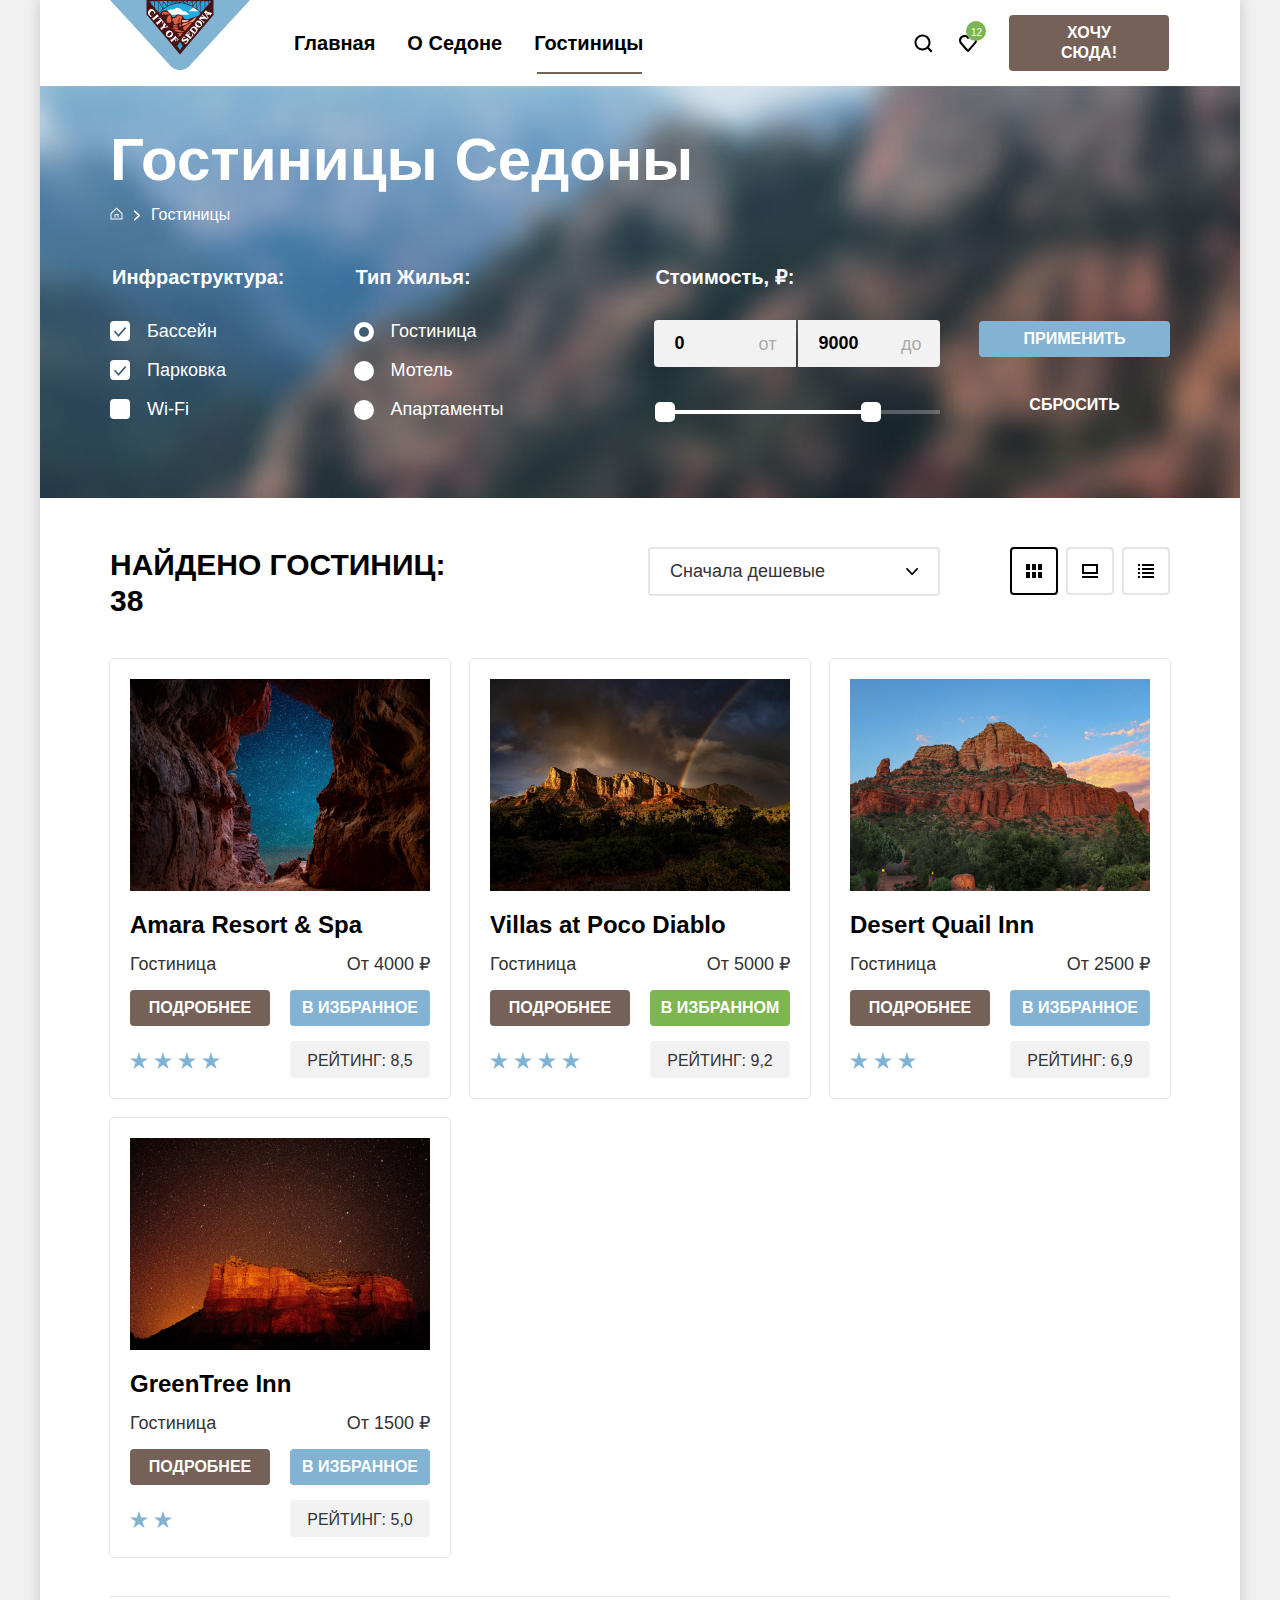
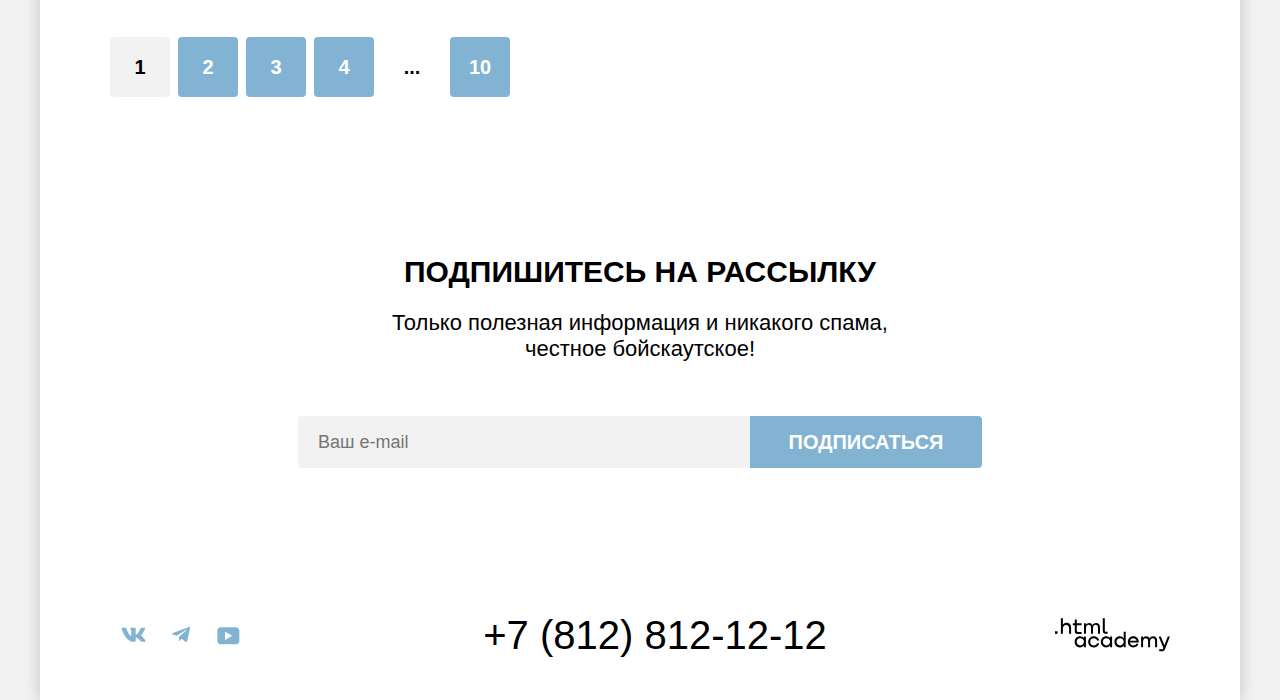
==== commit 416a4933: "Merge pull request #2 from Avaqulon/master" ====
--- a/hotels.html
+++ b/hotels.html
@@ -165,7 +165,7 @@
       </section>
 
       <section class="select" data-test="select">
-        <header class="select-containter">
+        <header class="select-container">
           <span class="select-find">Найдено гостиниц: 38</span>
           <select class="select-control" aria-label="Сортировка">
             <option value="cheap">Сначала дешевые</option>
@@ -229,7 +229,7 @@
             <span class="product-card-price">От 4000 ₽</span>
             <a class="product-card-info-button button" href="#">Подробнее</a>
             <button class="product-card-like-button button" type="button">В избранное</button>
-            <span class="product-raiting">
+            <span class="product-rating">
               <svg class="product-stars" width="18" height="17" viewBox="0 0 18 17" fill="none" xmlns="http://www.w3.org/2000/svg">
                 <path d="M9 0L11.1 6.5H18L12.4 10.5L14.6 17L9 13L3.4 17L5.6 10.5L0 6.5H6.9L9 0Z" fill="#83B3D3"/>
               </svg>
@@ -256,7 +256,7 @@
             <span class="product-card-price">От 5000 ₽</span>
             <a class="product-card-info-button button" href="#">Подробнее</a>
             <button class="product-card-like-button-green button" type="button">В избранном</button>
-            <span class="product-raiting">
+            <span class="product-rating">
               <svg class="product-stars" width="18" height="17" viewBox="0 0 18 17" fill="none" xmlns="http://www.w3.org/2000/svg">
                 <path d="M9 0L11.1 6.5H18L12.4 10.5L14.6 17L9 13L3.4 17L5.6 10.5L0 6.5H6.9L9 0Z" fill="#83B3D3"/>
               </svg>
@@ -283,7 +283,7 @@
             <span class="product-card-price">От 2500 ₽</span>
             <a class="product-card-info-button button" href="#">Подробнее</a>
             <button class="product-card-like-button button" type="button">В избранное</button>
-            <span class="product-raiting">
+            <span class="product-rating">
               <svg class="product-stars" width="18" height="17" viewBox="0 0 18 17" fill="none" xmlns="http://www.w3.org/2000/svg">
                 <path d="M9 0L11.1 6.5H18L12.4 10.5L14.6 17L9 13L3.4 17L5.6 10.5L0 6.5H6.9L9 0Z" fill="#83B3D3"/>
               </svg>
@@ -307,7 +307,7 @@
             <span class="product-card-price">От 1500 ₽</span>
             <a class="product-card-info-button button" href="#">Подробнее</a>
             <button class="product-card-like-button button" type="button">В избранное</button>
-            <span class="product-raiting">
+            <span class="product-rating">
               <svg class="product-stars" width="18" height="17" viewBox="0 0 18 17" fill="none" xmlns="http://www.w3.org/2000/svg">
                 <path d="M9 0L11.1 6.5H18L12.4 10.5L14.6 17L9 13L3.4 17L5.6 10.5L0 6.5H6.9L9 0Z" fill="#83B3D3"/>
               </svg>
@@ -345,7 +345,7 @@
         <p class="news-subtitle news-subtitle-black">Только полезная информация и никакого спама, честное бойскаутское!</p>
         <form class="news-search" action="#" method="post">
           <label class="visually-hidden" for="news-date">Ваш e-mail</label>
-          <input class="field field-index" type="email" id="news-date" name="news-date" placeholder="Ваш e-mail">
+          <input class="field field-index" type="email" id="news-date" name="news-date" placeholder="Ваш e-mail" required>
           <button class="button news-button" type="submit">Подписаться</button>
         </form>
       </section>
--- a/styles/style.css
+++ b/styles/style.css
@@ -2,19 +2,22 @@
   font-family: "PT Sans";
   font-weight: 400;
   font-style: normal;
-  src: url("ptsans-400.woff2") format("woff2");
+  src: url("../fonts/ptsans-400.woff2") format("woff2");
   font-display: swap;
 }
-
 
 @font-face {
   font-family: "PT Sans";
   font-weight: 700;
   font-style: normal;
-  src: url("ptsans-700.woff2") format("woff2");
+  src: url("../fonts/ptsans-700.woff2") format("woff2");
   font-display: swap;
 }
 
+html{
+  background-color: #f2f2f2;
+  height: 100%;
+}
 
 body{
   font-family: "PT Sans", "Arial", sans-serif;
@@ -23,8 +26,24 @@
   color: #000000;
   background-color: #ffffff;
   box-shadow:  0 0 15px 0 rgba(0, 0, 0, 0.2);
-}
-
+  width: 1200px;
+
+  margin: 0 auto;
+  display: flex;
+  flex-direction: column;
+  min-height: 100%;
+}
+
+.container{
+  margin: 0 auto;
+  width: 1200px;
+}
+
+*,
+*::before
+*::after{
+  box-sizing: border-box;
+}
 
 .visually-hidden{
   position: absolute;
@@ -39,587 +58,21 @@
   overflow: hidden;
 }
 
-
 .list-reset{
   list-style-type: none;
   margin: 0;
   padding: 0;
 }
 
-
 .page-header {
   color: #000000;
   background: #ffffff;
 }
-
-
-.navigation-link-words{
-  color: #000000;
-  background-color: #ffffff;
-  font-size: 20px;
-  line-height: 24px;
-  text-align: center;
-  text-decoration: none;
-}
-
-
-.navigation-link-search{
-  color: #000000;
-  background-color: #ffffff;
-  background-image: url("../images/main-header-search.svg");
-  width: 20px;
-  height: 20px;
-  background-repeat: no-repeat;
-}
-
-
-.navigation-link-heart{
-  color: #000000;
-  background-color: #ffffff;
-  background-image: url("../images/main-header-heart.svg");
-  width: 20px;
-  height: 20px;
-  background-repeat: no-repeat;
-}
-
-
-
-.hero{
-  color: #000000;
-  background-color: #ffffff;
-  background-image: url("../images/main-background.jpg");
-  background-repeat: no-repeat;
-  background-size: 100% auto;
-}
-
-
-.advantages-title{
-  color: #000000;
-  background-color: #ffffff;
-  font-size: 30px;
-  line-height: 36px;
-  text-align: center;
-  text-transform: uppercase;
-}
-
-
-.advantages-subtitle{
-  color: #333333;
-  background-color: #ffffff;
-  font-size: 22px;
-  line-height: 26px;
-  text-align: center;
-}
-
-
-.advantages-item:nth-child(even){
-  background-color: rgba(131, 179, 211, 0.2);
-}
-
-
-.advantages-item:nth-child(odd){
-  background-color:  rgba(131, 179, 211, 0.12);
-}
-
-
-.advantages-item.advantages-item-blue{
-  background-color: #82b3d3;
-}
-
-
-.advantages-reason.advantages-reason-white{
-  font-size: 24px;
-  line-height: 28px;
-  text-transform: uppercase;
-  text-align: center;
-  color: #ffffff;
-}
-
-
-.advantages-description.advantages-description-white{
-  font-size: 18px;
-  line-height: 21px;
-  text-align: center;
-  color: #ffffff;
-}
-
-
-.advantages-reason{
-  font-size: 24px;
-  line-height: 28px;
-  text-transform: uppercase;
-  text-align: center;
-  color: #000000;
-}
-
-
-.advantages-description{
-  font-size: 18px;
-  line-height: 21px;
-  text-align: center;
-  color: #333333;
-}
-
-
-.comfort-title{
-  font-size: 30px;
-  line-height: 36px;
-  text-transform: uppercase;
-  text-align: center;
-  color: #000000;
-}
-
-
-.comfort-subtitle{
-  font-size: 22px;
-  line-height: 26px;
-  text-align: center;
-  color: #333333;
-}
-
-
-.comfort-item:nth-child(odd){
-  background-color: rgba(131, 179, 211, 0.12);
-}
-
-
-.comfort-item:nth-child(even){
-  background-color: #ffffff;
-}
-
-
-.comfort-reason{
-  font-size: 24px;
-  line-height: 28px;
-  text-transform: uppercase;
-  text-align: center;
-  color: #000000;
-}
-
-
-.comfort-description{
-  font-size: 18px;
-  line-height: 21px;
-  text-align: center;
-  color: #333333;
-}
-
-
-.interest-title{
-  font-size: 30px;
-  line-height: 36px;
-  text-transform: uppercase;
-  text-align: center;
-  color: #000000;
-}
-
-
-.interest-subtitle{
-  font-size: 22px;
-  line-height: 26px;
-  text-align: center;
-  color: #333333;
-}
-
-
-.interest-button{
-  font-size: 20px;
-  line-height: 36px;
-  text-transform: uppercase;
-  text-align: center;
-  color: #ffffff;
-}
-
-
-.news-background{
-  color: #000000;
-  background-color: #ffffff;
-  background-image: url("../images/main-news-background.jpg");
-  background-repeat: no-repeat;
-  background-size: 100% auto;
-}
-
-
-.news-title{
-  color: #ffffff;
-  font-size: 30px;
-  line-height: 36px;
-  text-transform: uppercase;
-  text-align: center;
-}
-
-
-.news-subtitle{
-  color:#ffffff;
-  font-size: 22px;
-  line-height: 26px;
-  text-align: center;
-}
-
-
-.news-subscribe{
-  text-align: center;
-}
-
-
-.news-date{
-  font-size: 18px;
-  line-height: 24px;
-  color: #000000;
-  opacity: 0.6;
-  text-align: left;
-}
-
-
-.info{
-  color: #000000;
-  background-color: #ffffff;
-
-}
-
-
-.info-contacts{
-  color: #000000;
-  font-size: 40px;
-  line-height: 40px;
-  text-align: center;
-  text-transform: uppercase;
-  text-decoration: none;
-}
-
-
-.info-academy{
-  width: 115px;
-  height: 33px;
-}
-
-
-.main-inner{
-  background-image: url("../images/hotels-main-background.jpg");
-  color: #000000;
-  background-color: #ffffff;
-  background-repeat: no-repeat;
-  background-size: 100% auto;
-}
-
-
-.inner-title{
-  font-weight: 700;
-  font-size: 60px;
-  line-height: 78px;
-  color: #ffffff;
-}
-
-
-.breadcrumbs{
-  color: #ffffff;
-  text-decoration: none;
-}
-
-
-.breadcrumbs-hotels{
-  font-size: 16px;
-  line-height: 21px;
-  color: #ffffff;
-  text-decoration: none;
-}
-
-
-.hotels-filter-title{
-  font-weight: 700;
-  font-size: 20px;
-  line-height: 24px;
-  color: #ffffff;
-}
-
-
-.hotels-list{
-  font-weight: 400;
-  font-size: 18px;
-  line-height: 23px;
-  color: #ffffff;
-}
-
-
-.select-find{
-  font-weight: 700;
-  font-size: 30px;
-  line-height: 120%;
-  text-transform: uppercase;
-  color: #000000;
-}
-
-
-.select-control{
-  border: 2px solid #e5e5e5;
-  border-radius: 4px;
-  padding: 14px 20px;
-  width: 292px;
-  height: 49px;
-
-  font-weight: 400;
-  font-size: 18px;
-  line-height: 21px;
-  color: #333333;
-}
-
-
-.button-cards{
-  border: 2px solid #000000;
-  border-radius: 4px;
-  padding: 14px 12px;
-  width: 48px;
-  height: 48px;
-}
-
-
-.button-single{
-  border: 2px solid #e5e5e5;
-  border-radius: 4px;
-  padding: 14px 12px;
-  width: 48px;
-  height: 48px;
-}
-
-
-.button-list{
-  border: 2px solid #e5e5e5;
-  border-radius: 4px;
-  padding: 14px 12px;
-  width: 48px;
-  height: 48px;
-}
-
-
-.product-card{
-  border: 1px solid #e6e6e6;
-  border-radius: 4px;
-  padding: 20px;
-  width: 340px;
-  height: 438px;
-}
-
-
-.product-card-image{
-  width: 300px;
-  height: 212px;
-}
-
-
-.product-card-underline{
-  text-decoration: none;
-}
-
-
-.product-card-title{
-  font-weight: 700;
-  font-size: 24px;
-  line-height: 28px;
-  color: #000000;
-}
-
-
-.product-card-type{
-  font-weight: 400;
-  font-size: 18px;
-  line-height: 21px;
-  color: #333333;
-}
-
-
-.product-card-price{
-  font-weight: 400;
-  font-size: 18px;
-  line-height: 117%;
-  text-align: right;
-  color: #333333
-}
-
-
-.product-card-info-button{
-  border-radius: 4px;
-  padding: 8px 50px;
-  width: 140px;
-  height: 36px;
-  text-decoration: none;
-  background:#756157;
-
-  font-weight: 700;
-  font-size: 16px;
-  line-height: 20px;
-  text-transform: uppercase;
-  text-align: center;
-  color: #ffffff;
-}
-
-
-
-.product-card-like-button{
-  border-radius: 4px;
-  padding: 8px 50px;
-  width: 140px;
-  height: 36px;
-  background: #82b3d3;
-
-  font-weight: 700;
-  font-size: 16px;
-  line-height: 20px;
-  text-transform: uppercase;
-  text-align: center;
-  color: #ffffff;
-}
-
-
-.product-card-like-button-green{
-  border-radius: 4px;
-  padding: 8px 50px;
-  width: 140px;
-  height: 36px;
-  background: #7db54f;
-
-  font-weight: 700;
-  font-size: 16px;
-  line-height: 20px;
-  text-transform: uppercase;
-  text-align: center;
-  color: #ffffff;
-}
-/* Селектор со звездочками */
-
-
-.product-card-rating{
-  border-radius: 4px;
-  width: 140px;
-  height: 37px;
-  background: #f2f2f2;
-
-  font-weight: 400;
-  font-size: 16px;
-  line-height: 20px;
-  text-transform: uppercase;
-  text-align: center;
-  color: #333333;
-}
-
-
-.pagination-link{
-  text-decoration: none;
-}
-
-
-.pagination-grey{
-  border-radius: 4px;
-  width: 60px;
-  height: 60px;
-  background: #f2f2f2;
-
-  font-weight: 700;
-  font-size: 20px;
-  line-height: 36px;
-  text-transform: uppercase;
-  text-align: center;
-  color: #000000;
-}
-
-
-.pagination-blue{
-  border-radius: 4px;
-  width: 60px;
-  height: 60px;
-  background: #82b3d3;
-
-  font-weight: 700;
-  font-size: 20px;
-  line-height: 36px;
-  text-transform: uppercase;
-  text-align: center;
-  color: #ffffff;
-}
-@font-face {
-  font-family: "PT Sans";
-  font-weight: 400;
-  font-style: normal;
-  src: url("../fonts/ptsans-400.woff2") format("woff2");
-  font-display: swap;
-}
-
-
-@font-face {
-  font-family: "PT Sans";
-  font-weight: 700;
-  font-style: normal;
-  src: url("../fonts/ptsans-700.woff2") format("woff2");
-  font-display: swap;
-}
-
-
-html{
-  background-color: #f2f2f2;
-  height: 100%;
-}
-
-
-body{
-  font-family: "PT Sans", "Arial", sans-serif;
-  font-size: 18px;
-  line-height: 21px;
-  color: #000000;
-  background-color: #ffffff;
-  box-shadow:  0 0 15px 0 rgba(0, 0, 0, 0.2);
-  width: 1200px;
-
-  margin: 0 auto;
-  display: flex;
-  flex-direction: column;
-  min-height: 100%;
-}
-
-
-.container{
-  margin: 0 auto;
-  width: 1200px;
-}
-
-
-*,
-*::before
-*::after{
-  box-sizing: border-box;
-}
-
-
-.visually-hidden{
-  position: absolute;
-  width: 1px;
-  height: 1px;
-  margin: -1px;
-  border: 0;
-  padding: 0;
-  white-space: nowrap;
-  clip-path: inset(100%);
-  clip: rect(0 0 0 0);
-  overflow: hidden;
-}
-
-
-.list-reset{
-  list-style-type: none;
-  margin: 0;
-  padding: 0;
-}
-
-
-.page-header {
-  color: #000000;
-  background: #ffffff;
-}
-
 
 .logo{
   margin: -10px 28px 0 70px;
 }
 
-
 .logo:hover{
   opacity: 0.8;
   cursor: pointer;
@@ -628,7 +81,6 @@
 .logo:focus{
   opacity: 0.6;
 }
-
 
 .logotype{
   width: 140px;
@@ -637,59 +89,48 @@
   top: 10px;
 }
 
-
 .navigation{
   display: flex;
   width: 1200px;
   margin: 0 auto;
 }
 
-
 .navigation-list-one a:hover{
   color: rgba(0, 0, 0, 0.8);
   outline: none;
   cursor: pointer;
 }
 
-
 .navigation-list-one a:focus{
   color: rgba(0, 0, 0, 0.6);
   outline: none;
 }
 
-
 .navigation-list{
   display: flex;
   flex-flow: row wrap;
   align-items: center;
-
-
   width: 507px;
   margin: 0;
   padding: 0;
 }
-
 
 .navigation-item{
   position: relative;
   margin: 15px 6px;
 }
 
-
 .navigation-item:last-child{
   margin-right: 0;
 }
 
-
 .navigation-link{
   text-decoration: none;
   color: #000000;
   font-weight: 700;
   position: relative;
-
   padding: 15px 10px;
 }
-
 
 .navigation-link-current::after{
   content: "";
@@ -701,7 +142,6 @@
   height: 2px;
 }
 
-
 .navigation-link-brown{
   display: block;
   font-size: 16px;
@@ -718,7 +158,6 @@
   min-height: 36px;
 }
 
-
 .navigation-link-brown:hover{
   outline: none;
   background-color: #615048;
@@ -734,7 +173,6 @@
   outline: none;
   color: rgba(225, 225, 225, 0.3);
 }
-
 
 .navigation-user{
   max-width: 303px;
@@ -742,19 +180,16 @@
   margin-right: 42px;
 }
 
-
 .navigation-user a:not(:last-child):hover{
   color: rgba(0, 0, 0, 0.8);
   outline: none;
   cursor: pointer;
 }
 
-
 .navigation-user a:not(:last-child):focus{
   color: rgba(0, 0, 0, 0.6);
   outline: none;
 }
-
 
 .navigation-link-words{
   color: #000000;
@@ -764,7 +199,6 @@
   text-align: center;
   text-decoration: none;
 }
-
 
 .navigation-link-search{
   color: #000000;
@@ -774,12 +208,10 @@
   height: 20px;
   background-repeat: no-repeat;
   background-position: center center;
-
   display: block;
   padding: 0 12px;
 }
 
-
 .navigation-item.navigation-link-search:hover{
   opacity: 0.8;
   cursor: pointer;
@@ -792,7 +224,6 @@
 .navigation-item.navigation-link-search:focus-within{
   opacity: 0.6;
 }
-
 
 .navigation-link-heart{
   color: #000000;
@@ -802,7 +233,6 @@
   height: 20px;
   background-repeat: no-repeat;
   background-position: center center;
-
   display: block;
   padding: 0 12px;
   position: relative;
@@ -810,7 +240,6 @@
   margin-left: -5px;
 }
 
-
 .navigation-link-heart::before{
   content: "";
   position: absolute;
@@ -821,10 +250,8 @@
   border-radius: 50%;
   bottom: 12px;
   right: 4px;
-
   z-index: 1;
 }
-
 
 .navigation-item.navigation-link-heart:hover{
   opacity: 0.8;
@@ -838,8 +265,6 @@
 .navigation-item.navigation-link-heart:focus-within{
   opacity: 0.6;
 }
-
-
 
 .item-twelve{
   font-weight: 400;
@@ -847,28 +272,23 @@
   line-height: 10px;
   text-align: center;
   color: #ffffff;
-
   position: absolute;
   width: 11px;
   height: 12px;
   bottom: 13px;
   right: 8px;
-
   margin: 0;
   padding: 0;
-
   z-index: 2;
 }
-
 
 .main-container{
   flex-grow: 1;
 }
 
-
 .hero{
-  color: #000000;
-  background-color: #ffffff;
+  color: #ffffff;
+  background-color: #000000;
   background-image: url("../images/index-main-background-bottom.svg"),
                     url("../images/main-background.jpg");
   background-repeat: no-repeat, no-repeat;
@@ -879,11 +299,9 @@
   height: 485px;
 }
 
-
 .hero-welcome{
   margin: 51px 371px 82px;
 }
-
 
 .advantages-title{
   color: #000000;
@@ -892,13 +310,11 @@
   line-height: 36px;
   text-align: center;
   text-transform: uppercase;
-
   display: block;
   margin: 0 auto;
   margin-top: 69px;
   padding: 0 220px;
 }
-
 
 .advantages-subtitle{
   color: #333333;
@@ -906,21 +322,18 @@
   font-size: 22px;
   line-height: 26px;
   text-align: center;
-
   display: block;
   margin: 0 auto;
   padding-top: 25px;
   margin-bottom: 90px;
 }
 
-
 .advantages-list{
   display: flex;
   flex-flow: row wrap;
   margin: 0;
   padding: 0;
 }
-
 
 .advantages-item{
   display: flex;
@@ -929,17 +342,14 @@
   min-height: 385px;
 }
 
-
 .advantages-item:nth-child(even){
   background-color: rgba(131, 179, 211, 0.12);
 }
 
-
 .advantages-item:nth-child(odd){
   background-color:  rgba(131, 179, 211, 0.2);
 }
 
-
 .advantages-item.advantages-item-blue{
   background-color: #82b3d3;
 
@@ -947,7 +357,6 @@
   width: 100%;
 }
 
-
 .advantages-item.advantages-item-blue:last-child{
   background-color: #82b3d3;
 
@@ -955,20 +364,17 @@
   width: 100%;
 }
 
-
 .advantages-connect{
   display: flex;
   flex-direction: column;
 
   margin: 0;
 }
-
 
 .advantages-reason.advantages-reason-pale{
   padding: 112px 109px 62px;
   margin: 0;
 }
-
 
 .advantages-reason.advantages-reason-white{
   font-size: 24px;
@@ -976,34 +382,28 @@
   text-transform: uppercase;
   text-align: center;
   color: #ffffff;
-
   padding: 101px 114px 62px;
   margin: 0;
 }
-
 
 .advantages-description.advantages-description-white{
   font-size: 18px;
   line-height: 21px;
   text-align: center;
   color: #ffffff;
-
   margin: 0;
   padding: 0 86px;
   padding-bottom: 60px;
 }
 
-
 .advantages-reason{
   position: relative;
-
   font-size: 24px;
   line-height: 28px;
   text-transform: uppercase;
   text-align: center;
   color: #000000;
 }
-
 
 .advantages-reason::after{
   content: "";
@@ -1017,25 +417,21 @@
   transform: translateX(-50%);
 }
 
-
 .advantages-description.advantages-description-pale{
   font-size: 18px;
   line-height: 21px;
   text-align: center;
   color: #333333;
-
   margin: 0;
   padding: 0 85px;
   padding-bottom: 60px;
 }
-
 
 .advantages-picture{
   height: 100%;
   object-fit: cover;
 }
 
-
 .comfort{
   display: flex;
   flex-direction: column;
@@ -1043,32 +439,27 @@
   margin: 0 auto;
 }
 
-
 .comfort-title{
   font-size: 30px;
   line-height: 36px;
   text-transform: uppercase;
   text-align: center;
   color: #000000;
-
   display: block;
   margin: 0 0;
   padding: 64px 350px 0;
 }
 
-
 .comfort-subtitle{
   font-size: 22px;
   line-height: 26px;
   text-align: center;
   color: #333333;
-
   display: block;
   margin: 0 0;
   padding: 20px 300px 64px;
 }
 
-
 .comfort-list{
   display: flex;
   flex-direction: row;
@@ -1076,7 +467,6 @@
   margin: 0;
   padding: 0;
 }
-
 
 .comfort-item{
   display: flex;
@@ -1085,20 +475,16 @@
   min-height: 385px;
 }
 
-
 .comfort-item:nth-child(odd){
   background-color: rgba(131, 179, 211, 0.12);
 }
 
-
 .comfort-item:nth-child(even){
   background-color: #ffffff;
 }
 
-
 .comfort-reason{
   display: block;
-
   font-size: 24px;
   line-height: 28px;
   text-transform: uppercase;
@@ -1106,51 +492,42 @@
   color: #000000;
   background-repeat: no-repeat;
   background-position: center;
-
   padding: 165px 109px 0;
   margin: 0;
 }
-
 
 .reason-house{
   margin-top: 17px;
   background-image: url("../images/index-reason-house.svg");
 }
 
-
 .reason-food{
   margin-top: 17px;
   background-image: url("../images/index-reason-food.svg");
 }
 
-
 .reason-gift{
   margin-top: 17px;
   background-image: url("../images/index-reason-gift.svg");
 }
 
-
 .comfort-description{
   font-size: 18px;
   line-height: 21px;
   text-align: center;
   color: #333333;
-
   padding: 0 85px;
   padding-top: 28px;
   margin: 0;
   padding-bottom: 60px;
 }
-
 
 .interest{
   display: block;
   margin: 96px auto;
   width: 1200px;
-
-  text-align: center;
-}
-
+  text-align: center;
+}
 
 .interest-title{
   font-size: 30px;
@@ -1158,22 +535,18 @@
   text-transform: uppercase;
   text-align: inherit;
   color: #000000;
-
   margin: 0 0;
   padding: 0 250px;
 }
-
 
 .interest-subtitle{
   font-size: 22px;
   line-height: 26px;
   text-align: inherit;
   color: #333333;
-
   padding: 20px 250px 54px;
   margin: 0 0;
 }
-
 
 .interest-button{
   font-family: "PT Sans", "Arial", sans-serif;
@@ -1183,7 +556,6 @@
   text-transform: uppercase;
   text-align: inherit;
   color: #ffffff;
-
   border-radius: 4px;
   padding: 8px 15px;
   width: 376px;
@@ -1192,7 +564,6 @@
   border: none;
 }
 
-
 .interest-button[type="button"]:hover{
   outline: none;
   background-color: #615048;
@@ -1221,36 +592,30 @@
   margin: 0 auto;
 }
 
-
 .news-background{
-  color: #000000;
-  background-color: #ffffff;
+  color: #ffffff;
+  background-color: #000000;
   background-image: url("../images/main-news-background.jpg");
   background-repeat: no-repeat;
   background-size: 100% auto;
-
   width: 1200px;
   min-height: 415px;
 }
 
-
 .news-title{
   color: #ffffff;
   font-size: 30px;
   line-height: 36px;
   text-transform: uppercase;
   text-align: center;
-
   padding: 96px 352px 0;
   margin: 0 0;
 }
 
-
 .news-title-black{
   color: #000000;
   background-color: #ffffff;
 }
-
 
 .news-subtitle{
   color:#ffffff;
@@ -1258,26 +623,21 @@
   font-size: 22px;
   line-height: 26px;
   text-align: center;
-
   padding: 20px 352px 54px;
   margin: 0 0;
 }
 
-
 .news-subtitle-black{
   color: #000000;
   background-color: #ffffff;
 }
 
-
 .news-search{
   display: flex;
   margin: 0 auto;
   text-align: center;
-
   padding-bottom: 104px;
 }
-
 
 .news-date{
   font-size: 18px;
@@ -1286,7 +646,6 @@
   opacity: 0.6;
   text-align: left;
 }
-
 
 .field-index{
   font-family: "PT Sans", "Arial", sans-serif;
@@ -1301,7 +660,6 @@
   outline: none;
 }
 
-
 .field-index:hover{
   background-color: #E6E6E6;
   cursor: pointer;
@@ -1320,7 +678,6 @@
 .field-index::placeholder{
   font-weight: 400;
 }
-
 
 .news-button{
   font-family: "PT Sans", "Arial", sans-serif;
@@ -1336,7 +693,6 @@
   border: none;
 }
 
-
 .news-button:hover{
   background-color: #68A2CA;
   outline: none;
@@ -1358,11 +714,9 @@
   pointer-events: none;
 }
 
-
 .info{
   color: #000000;
   background-color: #ffffff;
-
   width: 1200px;
   display: flex;
   flex-direction: row;
@@ -1370,15 +724,12 @@
   padding: 43px 0;
 }
 
-
 .info-list{
   display: flex;
   flex-flow: row wrap;
-
   width: 150px;
   padding-left: 70px;
 }
-
 
 .info-item{
   display: block;
@@ -1386,12 +737,10 @@
   height: 40px;
 }
 
-
 .info-link{
   display: block;
   outline: none;
 }
-
 
 .info-link:hover path,
 .info-link:focus path{
@@ -1399,27 +748,22 @@
  cursor: pointer;
 }
 
-
 .info-link:active{
   opacity: 0.3;
 }
 
-
 .info-link-vk{
   padding: 11px 11px;
 }
 
-
 .info-link-telegram{
   padding: 11px 15px;
 }
 
-
 .info-link-youtube{
   padding: 12px 13px;
 }
 
-
 .info-contacts{
   color: #000000;
   font-size: 40px;
@@ -1427,26 +771,22 @@
   text-align: center;
   text-transform: uppercase;
   text-decoration: none;
-
   width: 400px;
   margin: 0 auto;
   padding-right: 5px;
   outline: none;
 }
 
-
 .info-contacts:hover,
 .info-contacts:focus{
   color: #756157;
   cursor: pointer;
 }
 
-
 .info-contacts:active{
   color: #756157;
   opacity: 0.3;
 }
-
 
 .info-academy{
   padding-top: 3px;
@@ -1455,31 +795,24 @@
   outline: none;
 }
 
-
 .info-academy:hover path,
 .info-academy:focus path{
   fill: #756157;
   cursor: pointer;
 }
 
-
 .info-academy:active{
   fill: #756157;
   opacity: 0.3;
 }
-
-
-
 /* Начинается Hotels */
-
 
 .hotels-settings{
   background-image: url("../images/hotels-main-background.jpg");
-  color: #000000;
-  background-color: #ffffff;
+  color: #ffffff;
+  background-color: #000000;
   background-repeat: no-repeat;
   background-size: cover;
-
   display: block;
   width: 1060px;
   min-height: 412px;
@@ -1487,17 +820,14 @@
   padding: 0 70px;
 }
 
-
 .inner-title{
   font-weight: 700;
   font-size: 60px;
   line-height: 78px;
   color: #ffffff;
-
   margin: 0 0;
   padding-top: 35px;
 }
-
 
 .breadcrumbs{
   color: #ffffff;
@@ -1510,13 +840,11 @@
   max-width: 70%;
 }
 
-
 .breadcrumbs-item{
   padding-right: 28px;
   position: relative;
 }
 
-
 .breadcrumbs-link:hover{
   outline: none;
   opacity: 0.8;
@@ -1527,7 +855,6 @@
   outline: none;
   opacity: 0.6;
 }
-
 
 .breadcrumbs-item:not(:last-child):after{
   content: "";
@@ -1541,63 +868,52 @@
   margin: 0 auto;
 }
 
-
 .breadcrumbs-hotels{
-
   font-size: 16px;
   line-height: 21px;
   color: #ffffff;
   text-decoration: none;
 }
 
-
 .hotels-filter{
   display: flex;
   flex-direction: row;
 }
 
-
 .hotels-filter-group{
   border: none;
   padding: 0;
   margin: 0;
 }
-
 
 .hotels-filter-group-two{
   margin-left: 67px;
 }
 
-
 .hotels-filter-title{
   font-weight: 700;
   font-size: 20px;
   line-height: 24px;
   color: #ffffff;
 }
-
 
 .hotels-list{
   font-weight: 400;
   font-size: 18px;
   line-height: 23px;
   color: #ffffff;
-
   margin-top: 23px;
   padding-bottom: 30px;
 }
 
-
 .hotels-item{
   padding: 8px 0;
 }
-
 
 .hotels-item:last-child{
   padding: 0;
   padding-top: 8px;
 }
-
 
 .control{
   display: block;
@@ -1605,7 +921,6 @@
   position: relative;
   outline: none;
 }
-
 
 .hotels-filter-group:first-child .control-click{
   position: absolute;
@@ -1617,7 +932,6 @@
   left: 0;
 }
 
-
 .control-input[type="checkbox"]:checked + .control-click::after{
   content: "";
   position: absolute;
@@ -1629,7 +943,6 @@
   height: 10px;
 }
 
-
 .hotels-filter-group-two .control-click{
   position: absolute;
   width: 20px;
@@ -1640,7 +953,6 @@
   left: 1px;
 }
 
-
 .control-input[type="radio"]:checked + .control-click::after{
   content: "";
   position: absolute;
@@ -1652,7 +964,6 @@
   border-radius: 50%;
 }
 
-
 .control:hover{
   opacity: 0.6;
   cursor: pointer;
@@ -1682,7 +993,6 @@
   margin-left: 152px;
 }
 
-
 .hotels-cost{
   font-weight: 700;
   font-size: 20px;
@@ -1692,22 +1002,18 @@
   padding: 0;
 }
 
-
 .range-cost{
   padding-top: 31px;
   margin-left: 2px;
 }
 
-
 .range-start{
   position: relative;
 }
 
-
 .range-input{
   border: none;
 }
-
 
 .range-input:hover{
   outline: none;
@@ -1718,7 +1024,6 @@
   outline: 2px solid #83b3d3;
   border: none;
 }
-
 
 .range-input[value="0"],
 .range-input[value="9000"]{
@@ -1730,7 +1035,6 @@
   padding-right: 49px;
   margin-left: -3px;
 }
-
 
 .input-left{
 border-radius: 4px 0 0 4px;
@@ -1740,7 +1044,6 @@
   margin: 0;
 }
 
-
 .range-span-start{
   position: absolute;
   right: 25px;
@@ -1751,11 +1054,9 @@
   opacity: 0.3;
 }
 
-
 .range-end{
   position: relative;
 }
-
 
 .input-rigth{
   border-radius: 0 4px 4px 0;
@@ -1765,7 +1066,6 @@
   margin: 0;
 }
 
-
 .range-span-end{
   position: absolute;
   right: 19px;
@@ -1775,7 +1075,6 @@
   color: #000000;
   opacity: 0.3;
 }
-
 
 .range-scale{
   margin-top: 43px;
@@ -1784,13 +1083,11 @@
   background-color: rgba(225, 225, 225, 0.3);
 }
 
-
 .range-bar{
   position: absolute;
   height: 4px;
   background-color: rgb(255, 255, 255);
 }
-
 
 .min-cost{
   position: absolute;
@@ -1803,7 +1100,6 @@
   left: 0;
 }
 
-
 .max-cost{
   position: absolute;
   width: 20px;
@@ -1815,7 +1111,6 @@
   right: 0;
 }
 
-
 .cost-toggle:focus{
   border: none;
   outline: 3px solid #83b3d3;
@@ -1827,7 +1122,6 @@
   outline: 3px solid #83b3d3;
   border-radius: 5px;
 }
-
 
 .hotels-button{
   font-family: "PT Sans", "Arial", sans-serif;
@@ -1839,11 +1133,9 @@
   padding-top: 56px;
 }
 
-
 .button-margin{
   margin-bottom: 30px;
 }
-
 
 .button-look-one{
   font-family: "PT Sans", "Arial", sans-serif;
@@ -1854,14 +1146,12 @@
   color: #ffffff;
   background: #82b3d3;
   border: none;
-
   font-weight: 700;
   font-size: 16px;
   line-height: 20px;
   text-transform: uppercase;
   text-align: center;
 }
-
 
 .button-look-one:hover{
   outline: none;
@@ -1893,14 +1183,12 @@
   color: #ffffff;
   background: none;
   border: none;
-
   font-weight: 700;
   font-size: 16px;
   line-height: 20px;
   text-transform: uppercase;
   text-align: center;
 }
-
 
 .button-look-two:hover{
   color: rgba(225, 225, 225, 0.6);
@@ -1926,36 +1214,30 @@
   pointer-events: none;
 }
 
-
 .select{
   margin-bottom: 53px;
 }
 
-
-.select-containter{
+.select-container{
   display: flex;
   flex-direction: row;
   flex-wrap: nowrap;
   justify-content: space-between;
-
   width: 1060px;
   margin: 0 auto;
   padding-bottom: 40px;
 }
 
-
 .select-find{
   font-weight: 700;
   font-size: 30px;
   line-height: 36px;
   text-transform: uppercase;
   color: #000000;
-
   align-self: center;
   margin-right: 128px;
   max-width: 340px;
 }
-
 
 .select-control{
   font-family: "PT Sans", "Arial", sans-serif;
@@ -1965,19 +1247,16 @@
   padding: 12px 20px;
   width: 292px;
   height: 49px;
-
   background-image: url("../images/hotels-select-mark.svg");
   background-repeat: no-repeat;
   background-position: right 20px center;
   appearance: none;
-
   font-weight: 400;
   font-size: 18px;
   line-height: 21px;
   color: #333333;
 }
 
-
 .select-control:hover{
   outline: none;
   border: 2px solid #68a2ca;
@@ -1997,7 +1276,6 @@
   pointer-events: none;
 }
 
-
 .select-list{
   display: flex;
   flex-direction: row;
@@ -2005,13 +1283,11 @@
   max-width: 170px;
 }
 
-
 .select-item{
   display: flex;
   flex-direction: row;
   flex-wrap: nowrap;
 }
-
 
 .button-cards{
   position: relative;
@@ -2022,30 +1298,25 @@
   height: 44px;
 }
 
-
 .button-cards:hover{
   border: 2px solid #000000;
   outline: none;
   cursor: pointer;
 }
 
-
 .button-cards:focus{
   border: 2px solid #68A2CA;
   outline: none;
 }
 
-
 .button-cards:active{
   border: 2px solid #000000;
   outline: none;
 }
 
-
 .select-item:not(:last-child) > .button{
   margin-right: 8px ;
 }
-
 
 .button-single{
   position: relative;
@@ -2056,25 +1327,21 @@
   height: 44px;
 }
 
-
 .button-single:hover{
   border: 2px solid #000000;
   outline: none;
   cursor: pointer;
 }
 
-
 .button-single:focus{
   border: 2px solid #68A2CA;
   outline: none;
 }
 
-
 .button-single:active{
   border: 2px solid #000000;
   outline: none;
 }
-
 
 .button-list{
   position: relative;
@@ -2085,32 +1352,27 @@
   height: 44px;
 }
 
-
 .button-list:hover{
   border: 2px solid #000000;
   outline: none;
   cursor: pointer;
 }
 
-
 .button-list:focus{
   border: 2px solid #68A2CA;
   outline: none;
 }
 
-
 .button-list:active{
   border: 2px solid #000000;
   outline: none;
 }
 
-
 .select-icon{
   position: absolute;
   top: 12px;
   left: 12px;
 }
-
 
 .product-list{
   display: grid;
@@ -2120,28 +1382,22 @@
   margin: 0;
 }
 
-
 .product-card{
   outline: 1px solid #e6e6e6;
   border-radius: 4px;
   padding: 20px;
-/*   width: 340px;
-  height: 438px; */
   box-sizing: border-box;
-
   display: grid;
   grid-template-columns: repeat(2, 1fr);
   column-gap: 20px;
   row-gap: 15px;
 }
 
-
 .product-card-link{
   grid-column: 1/-1;
   transition: 0.6s;
 }
 
-
 .product-card-link:hover{
   transform: scale(1.02);
   cursor: pointer;
@@ -2152,21 +1408,17 @@
   border: none;
   transform: scale(1.05);
 }
-
 
 .product-card-image{
   width: 300px;
   height: 212px;
 }
 
-
 .product-card-underline{
   text-decoration: none;
-
   grid-column: 1/-1;
   outline: none;
 }
-
 
 .product-card-underline:hover{
   opacity: 0.8;
@@ -2179,9 +1431,7 @@
   outline: none;
 }
 
-
 .product-card-title{
-
   font-weight: 700;
   font-size: 24px;
   line-height: 28px;
@@ -2189,8 +1439,6 @@
   margin: 0;
   outline: none;
 }
-
-
 
 .product-card-type{
   font-weight: 400;
@@ -2198,7 +1446,6 @@
   line-height: 21px;
   color: #333333;
 }
-
 
 .product-card-price{
   font-weight: 400;
@@ -2207,7 +1454,6 @@
   text-align: right;
   color: #333333;
 }
-
 
 .product-card-info-button{
   font-family: "PT Sans", "Arial", sans-serif;
@@ -2219,7 +1465,6 @@
   background:#756157;
   box-sizing: border-box;
   border: none;
-
   font-weight: 700;
   font-size: 16px;
   line-height: 20px;
@@ -2228,7 +1473,6 @@
   color: #ffffff;
 }
 
-
 .product-card-info-button:hover{
   background-color: #615048;
   outline: none;
@@ -2244,8 +1488,6 @@
   color: rgba(225, 225, 225, 0.3);
   outline: none;
 }
-
-
 
 .product-card-like-button{
   font-family: "PT Sans", "Arial", sans-serif;
@@ -2256,7 +1498,6 @@
   background: #82b3d3;
   box-sizing: border-box;
   border: none;
-
   font-weight: 700;
   font-size: 16px;
   line-height: 20px;
@@ -2264,7 +1505,6 @@
   text-align: center;
   color: #ffffff;
 }
-
 
 .product-card-like-button:hover{
   background-color: #68A2CA;
@@ -2286,7 +1526,6 @@
   background-color: #e5e5e5;
   pointer-events: none;
 }
-
 
 .product-card-like-button-green{
   font-family: "PT Sans", "Arial", sans-serif;
@@ -2297,7 +1536,6 @@
   background: #7db54f;
   box-sizing: border-box;
   border: none;
-
   font-weight: 700;
   font-size: 16px;
   line-height: 20px;
@@ -2306,7 +1544,6 @@
   color: #ffffff;
 }
 
-
 .product-card-like-button-green:hover{
   background-color: #6C9E42;
   outline: none;
@@ -2322,19 +1559,17 @@
   color: rgba(225, 225, 225, 0.3);
 }
 
-
 /* Селектор со звездочками */
-.product-raiting{
+
+.product-rating{
   justify-self: start;
   align-self: center;
 }
-
 
 .product-stars{
   padding-top: 6px;
   padding-right: 1px;
 }
-
 
 .product-card-rating{
   border-radius: 4px;
@@ -2344,7 +1579,6 @@
   background: #f2f2f2;
   box-sizing: border-box;
   border: none;
-
   font-weight: 400;
   font-size: 16px;
   line-height: 20px;
@@ -2353,17 +1587,14 @@
   color: #333333;
 }
 
-
 .pagination{
   display: flex;
   flex-flow: row wrap;
-
   width: 70%;
   margin-top: 80px;
   padding: 0 70px;
   position: relative;
 }
-
 
 .pagination::before{
   content: "";
@@ -2375,7 +1606,6 @@
   margin-bottom: 40px;
 }
 
-
 .pagination-item{
   border-radius: 4px;
   width: 60px;
@@ -2383,24 +1613,19 @@
   margin-bottom: 8px;
 }
 
-
 .pagination-item:not(:last-child){
   margin-right: 8px;
 }
 
-
 .pagination-link{
   text-decoration: none;
-
   display: block;
   text-align: center;
   padding: 12px;
 }
-
 
 .pagination-grey{
   background: #f2f2f2;
-
   font-weight: 700;
   font-size: 20px;
   line-height: 36px;
@@ -2409,7 +1634,6 @@
   color: #000000;
 }
 
-
 .pagination-link-black{
   font-family: "PT Sans", "Arial", sans-serif;
   font-weight: 700;
@@ -2420,7 +1644,6 @@
   color: #000000;
 }
 
-
 .pagination-link-black:hover{
   opacity: 0.8;
   cursor: pointer;
@@ -2430,10 +1653,8 @@
   opacity: 0.6;
 }
 
-
 .pagination-blue{
   background: #82b3d3;
-
   font-weight: 700;
   font-size: 20px;
   line-height: 36px;
@@ -2442,7 +1663,6 @@
   color: #ffffff;
 }
 
-
 .pagination-link-white{
   font-weight: 700;
   font-size: 20px;
@@ -2452,7 +1672,6 @@
   color: #ffffff;
 }
 
-
 .pagination-link-white:hover{
   background-color: #68A2CA;
   border: none;
@@ -2466,7 +1685,6 @@
   outline:  2px solid #68A2CA;
 }
 
-
 .pagination-link-white:active{
   color: #ffffff;
   opacity: 0.3;
@@ -2474,7 +1692,6 @@
 }
 
 /* Начинается modular */
-
 
 .modal{
   position: fixed;
@@ -2488,11 +1705,9 @@
   z-index: 3;
 }
 
-
 .modal--close{
   display: none;
 }
-
 
 .modal-wrapper{
   position: relative;
@@ -2503,7 +1718,6 @@
   background: #ffffff;
 }
 
-
 .modal-title{
   font-weight: 700;
   font-size: 30px;
@@ -2514,7 +1728,6 @@
   padding: 0;
   margin-bottom: 64px;
 }
-
 
 .modal-close-button{
   position: absolute;
@@ -2527,7 +1740,6 @@
   border: none;
 }
 
-
 .modal-close-button:hover{
   outline: 2px solid #68a2ca;
   border: none;
@@ -2538,7 +1750,6 @@
   outline: 2px solid #68a2ca;
   border: none;
 }
-
 
 .modal-close-button::after{
   content: "";
@@ -2549,41 +1760,19 @@
   color: #000000;
   background-repeat: no-repeat;
   top: 37%;
-  /* right: 18px; */
   transform: translate(-50%);
 }
-
 
 .settings-form{
   width: 577px;
 }
 
-
 .settings-holder{
   display: grid;
-  /* grid-template-columns: 1fr 1fr; */
   grid-template-columns: minmax(137px, 1fr);
   align-items: center;
-
   padding-bottom: 23px;
-
-/*   position: relative; */
-}
-
-
-/* .settings-holder::after{
-  content: "";
-  position: absolute;
-  background-image: url("../images/modal-calendar.svg");
-  background-repeat: no-repeat;
-  color: #000000;
-  width: 20px;
-  height: 20px;
-  bottom: 51%;
-  right: 4%;
-  transform: translateY(-50%);
-} */
-
+}
 
 .form-label > .settings-attribute-child{
   display: block;
@@ -2593,7 +1782,6 @@
   padding-right: 73px;
 }
 
-
 .settings-attribute{
   font-weight: 700;
   font-size: 20px;
@@ -2604,14 +1792,11 @@
   box-sizing: border-box;
 }
 
-
 .settings-holder input::placeholder{
   color: rgb(0, 0, 0, 0.6);
 }
 
-
 .settings-date-border{
-
   border-radius: 4px;
   width: 420px;
   height: 48px;
@@ -2643,7 +1828,6 @@
   background-position: 400px center;
 }
 
-
 .settings-date-border::placeholder{
   font-weight: 700;
   font-size: 18px;
@@ -2651,7 +1835,6 @@
   color: rgb(0, 0, 0);
   padding-right: 15px;
 }
-
 
 .settings-error{
   grid-column: 2/3;
@@ -2662,7 +1845,6 @@
   padding-left: 20px;
 }
 
-
 .settings-accept{
   grid-column: 2/3;
   font-weight: 400;
@@ -2672,7 +1854,6 @@
   padding-left: 20px;
 }
 
-
 .minus{
   position: absolute;
   width: 14px;
@@ -2682,7 +1863,6 @@
   padding: 2px;
 }
 
-
 .settings-minus:hover path{
   fill: #000000;
   fill-opacity: 1;
@@ -2716,10 +1896,8 @@
   fill-opacity: 0.3;
 }
 
-
 .settings-minus{
   outline: none;
-
   position: relative;
   border-radius: 4px 0 0 4px;
   height: 48px;
@@ -2729,7 +1907,6 @@
   padding: 0;
 }
 
-
 .settings-age-border{
   height: 48px;
   width: 11px;
@@ -2738,12 +1915,14 @@
   padding: 0;
 }
 
+input[type="number"]{
+  -moz-appearance: textfield;
+}
 
 .settings-age-border::-webkit-inner-spin-button{
   appearance: none;
   margin: 0;
 }
-
 
 .settings-age-border:hover{
   border: none;
@@ -2777,7 +1956,6 @@
   padding: 2px;
 }
 
-
 .settings-plus:hover path{
   fill: #000000;
   fill-opacity: 1;
@@ -2811,7 +1989,6 @@
   fill-opacity: 0.3;
 }
 
-
 .settings-age-border[value="2"]{
   font-family: "PT Sans", "Arial", sans-serif;
   font-weight: 700;
@@ -2820,7 +1997,6 @@
   color: #000000;
   padding: 0 10px;
 }
-
 
 .settings-find-border{
   font-family: "PT Sans", "Arial", sans-serif;
@@ -2837,7 +2013,6 @@
   font-size: 20px;
 }
 
-
 .settings-find-border:hover{
   outline: none;
   border: none;
@@ -2860,18 +2035,12 @@
   pointer-events: none;
 }
 
-
 .settings-age{
-    /* display: flex; */
-    /* flex-flow: row nowrap; */
-    /* justify-content: space-between; */
-    /* align-items: center; */
-    margin-bottom: 32px;
-    display: grid;
-    grid-template-columns: 1fr 1fr;
-    align-items: center;
-}
-
+  margin-bottom: 32px;
+  display: grid;
+  grid-template-columns: 1fr 1fr;
+  align-items: center;
+}
 
 .settings-adult{
   display: flex;
@@ -2880,16 +2049,13 @@
   margin-bottom: 15px;
 }
 
-
 .settings-adult label{
   padding-right: 52px;
 }
 
-
 .settings-child label{
   padding-right: 56px;
 }
-
 
 .settings-child{
   display: flex;
@@ -2898,14 +2064,11 @@
   margin-bottom: 15px;
 }
 
-
 /* TOOLTIP */
-
 
 .form-label{
   position: relative;
 }
-
 
 .tooltip{
   position: absolute;
@@ -2915,7 +2078,6 @@
   right: 46px;
 }
 
-
 .tooltip-toggle{
   border: none;
   background-color: transparent;
@@ -2924,7 +2086,6 @@
   display: block;
 }
 
-
 .tooltip-toggle:hover{
   border: none;
   outline: 1px solid #000000;
@@ -2932,13 +2093,11 @@
   cursor: pointer;
 }
 
-
 .tooltip-toggle:focus{
   border: none;
   outline: 1px solid #000000;
   border-radius: 50%;
 }
-
 
 .tooltip-icon{
   width: 100%;
@@ -2948,7 +2107,6 @@
   border-radius: 50%;
 }
 
-
 .tooltip-text::after{
   content: "";
   background-image: url("../images/modal-angle.svg");
@@ -2962,7 +2120,6 @@
   left: 50%;
 }
 
-
 .tooltip-text{
   display: none;
   font-weight: 400;
@@ -2979,20 +2136,17 @@
   transform: translateX(-50%);
 }
 
-
 .tooltip-toggle:hover + .tooltip-text,
 .tooltip-toggle:focus + .tooltip-text {
   display: block;
   cursor: pointer;
 }
 
-
 .form-label-icon{
   position: relative;
   padding-right: 26px;
 }
 
-
 .minmax{
   display: flex;
 }
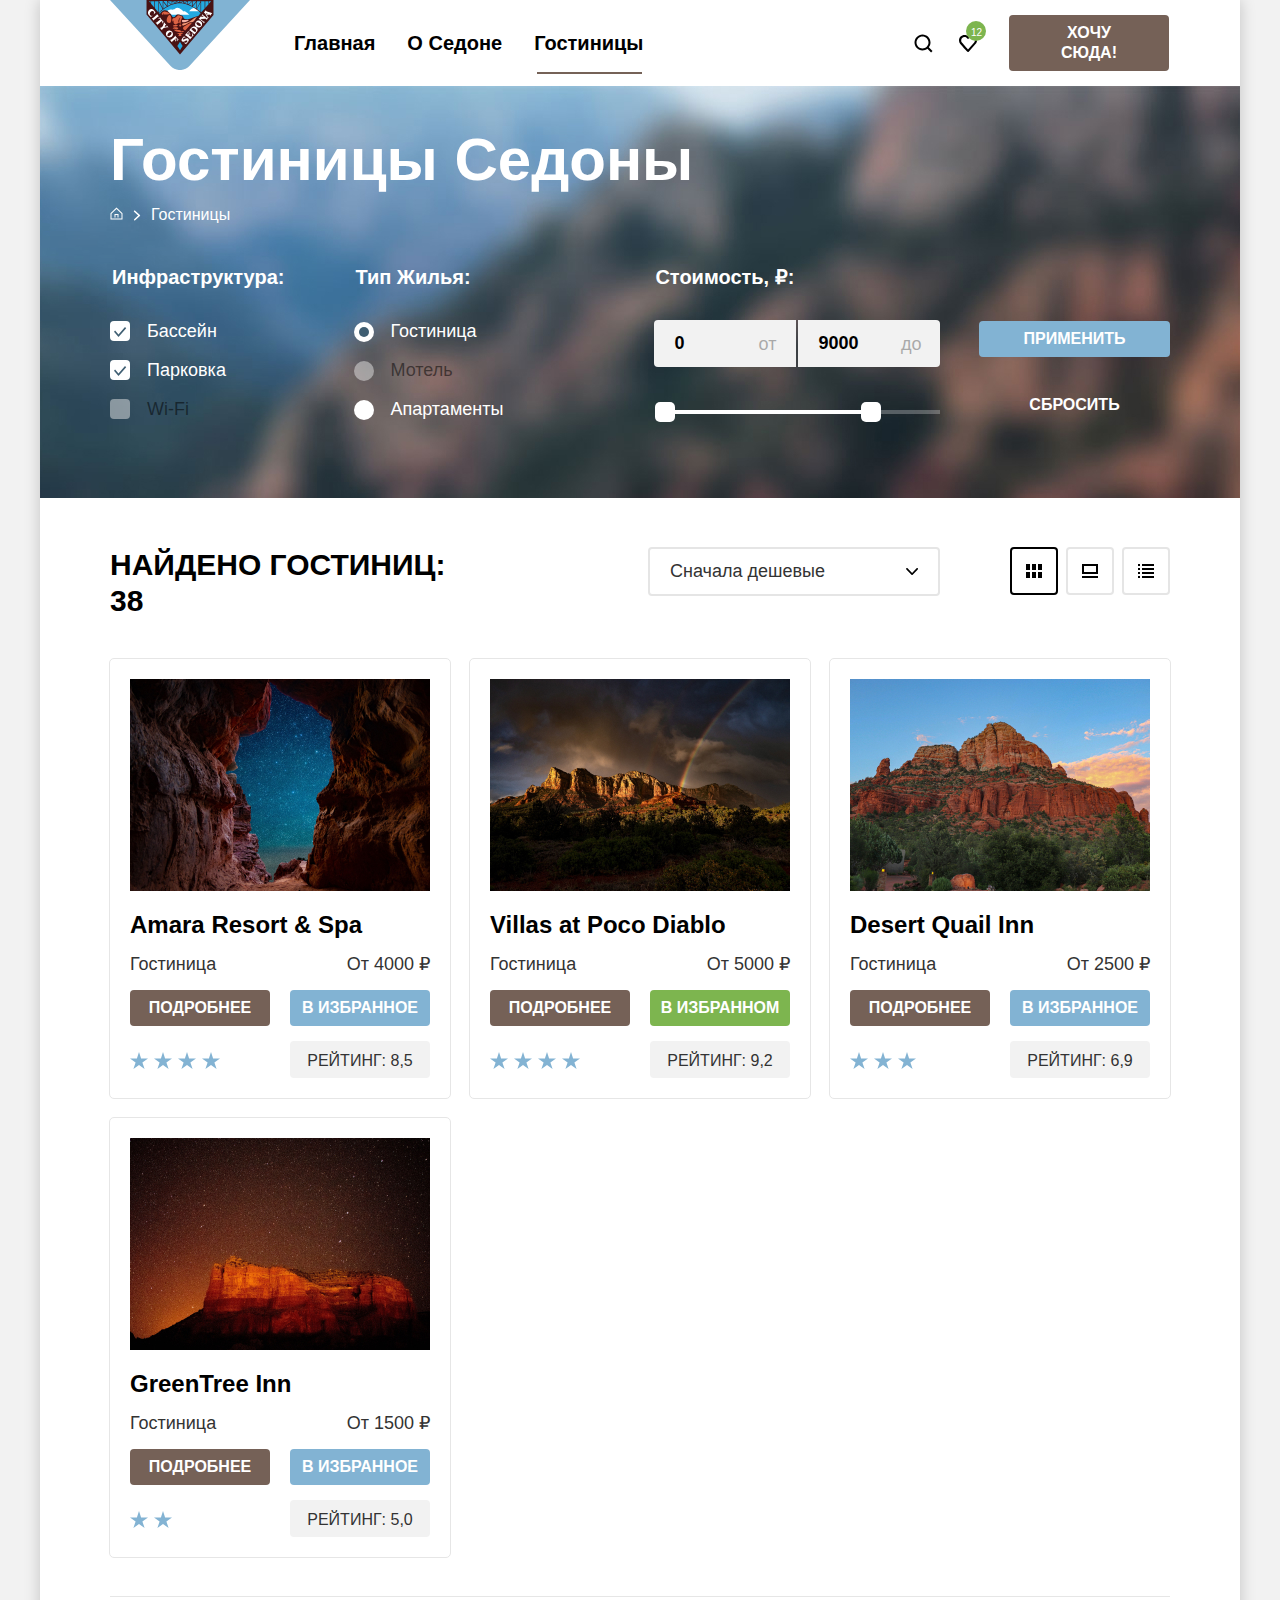
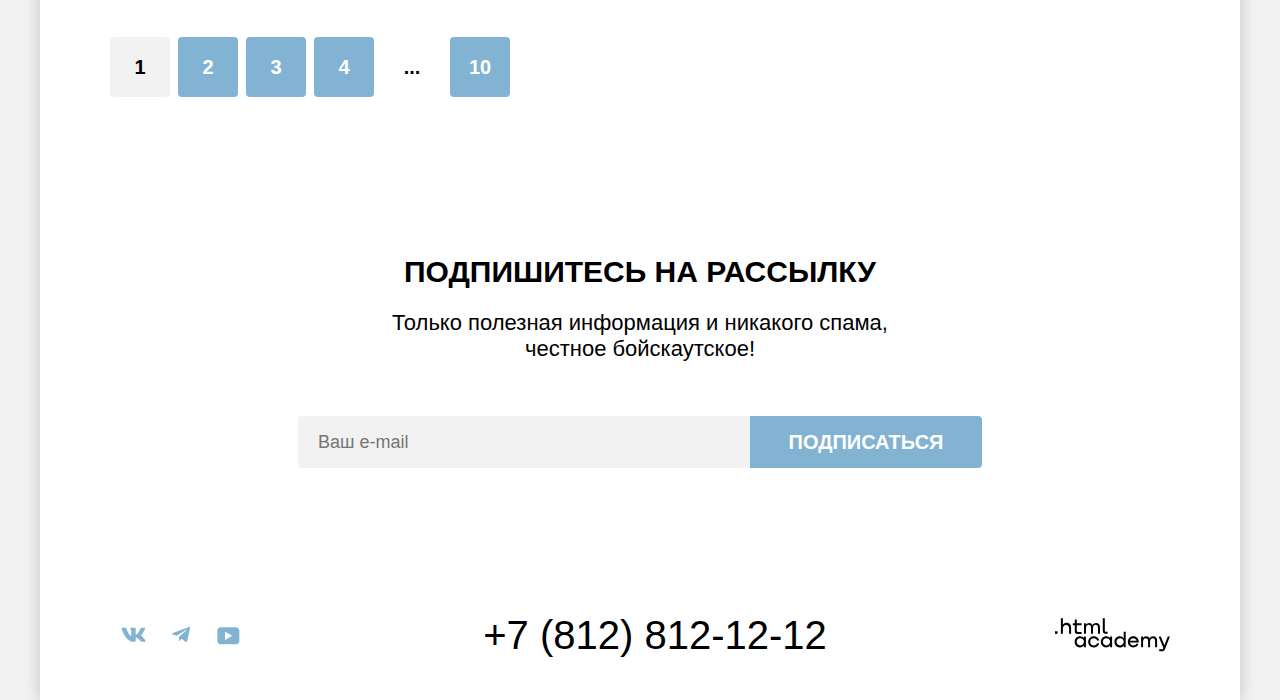
==== commit 8598e0ff: "Исправил ошибки, добавил disabled в hotels radio check" ====
--- a/hotels.html
+++ b/hotels.html
@@ -3,7 +3,8 @@
   <head>
     <meta charset="utf-8">
     <link rel="stylesheet" href="styles/style.css">
-    <link rel="icon" href="favicon.ico">
+    <link rel="icon" type="image/png" sizes="32x32" href="images/favicon-32x32.png">
+    <link rel="icon" href="favicon-32x32.ico">
     <title>Hotels</title>
   </head>
 
@@ -91,7 +92,7 @@
               </li>
               <li class="hotels-item">
                 <label class="control">
-                  <input class="control-input visually-hidden" type="checkbox" name="wifi">
+                  <input class="control-input visually-hidden" type="checkbox" name="wifi" disabled>
                   <span class="control-click"></span>
                   <span class="control-word">Wi-Fi</span>
                 </label>
@@ -113,7 +114,7 @@
               </li>
               <li class="hotels-item">
                 <label class="control">
-                  <input class="control-input visually-hidden" type="radio" name="hotel-type" value="motel">
+                  <input class="control-input visually-hidden" type="radio" name="hotel-type" value="motel" disabled>
                   <span class="control-click"></span>
                   <span class="control-word">Мотель</span>
                 </label>
--- a/styles/style.css
+++ b/styles/style.css
@@ -964,9 +964,15 @@
   border-radius: 50%;
 }
 
-.control:hover{
-  opacity: 0.6;
-  cursor: pointer;
+.control-input:hover ~ .control-click{
+  cursor: pointer;
+  background-color: rgba(225, 225, 225, 0.6);
+}
+
+
+.control-input:hover ~ .control-word{
+  cursor: pointer;
+  color: rgba(225, 225, 225, 0.6);
 }
 
 .control:focus{
@@ -980,8 +986,28 @@
   border: none;
 }
 
-.control:active{
-  opacity: 0.3;
+.control-input:active ~ .control-click{
+  cursor: pointer;
+  background-color: rgba(225, 225, 225, 0.3);
+}
+
+
+.control-input:active ~ .control-word{
+  cursor: pointer;
+  color: rgba(225, 225, 225, 0.3);
+}
+
+.control-input:disabled ~ .control-click{
+  pointer-events:none;
+  background-color: rgb(229, 229, 229, 0.5);
+  opacity: 1;
+}
+
+
+.control-input:disabled ~ .control-word{
+  pointer-events:none;
+  color: rgb(0, 0, 0, 0.5);
+  opacity: 1;
 }
 
 /* БЛОК С RANGE */
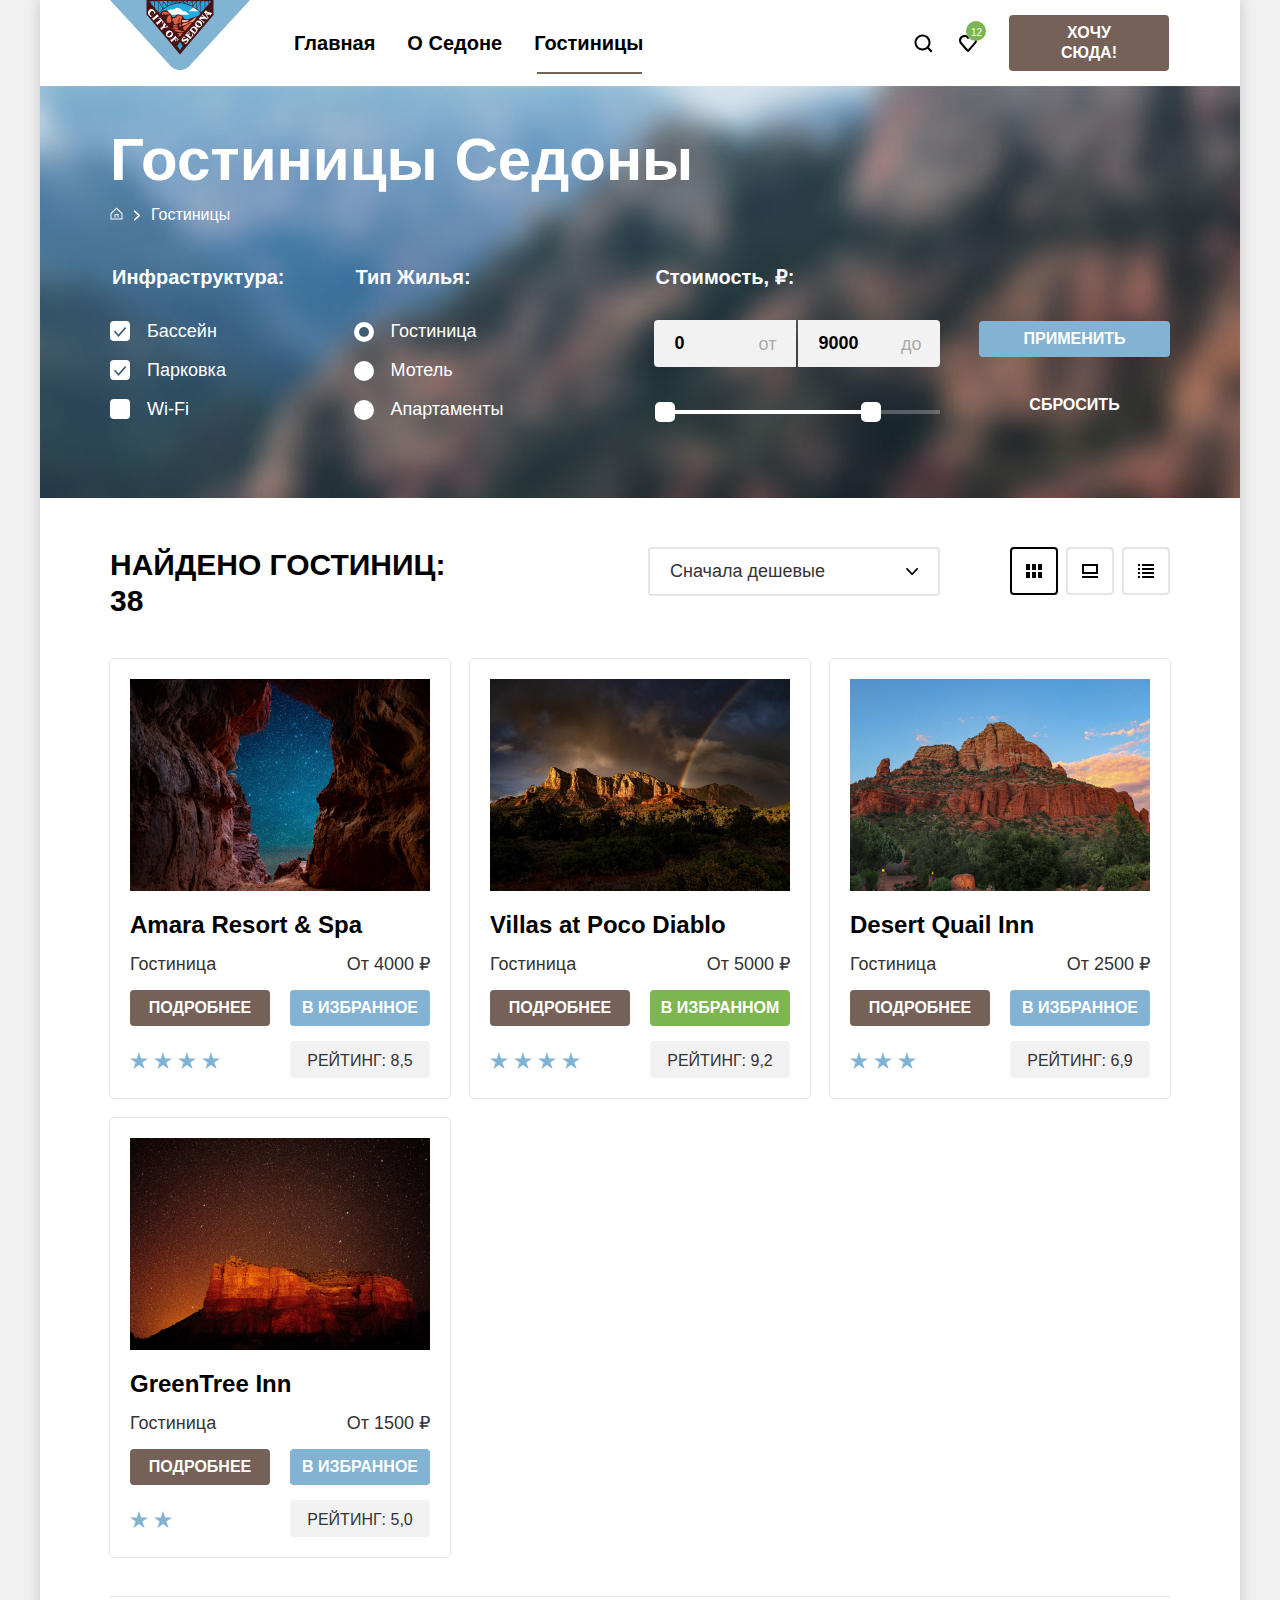
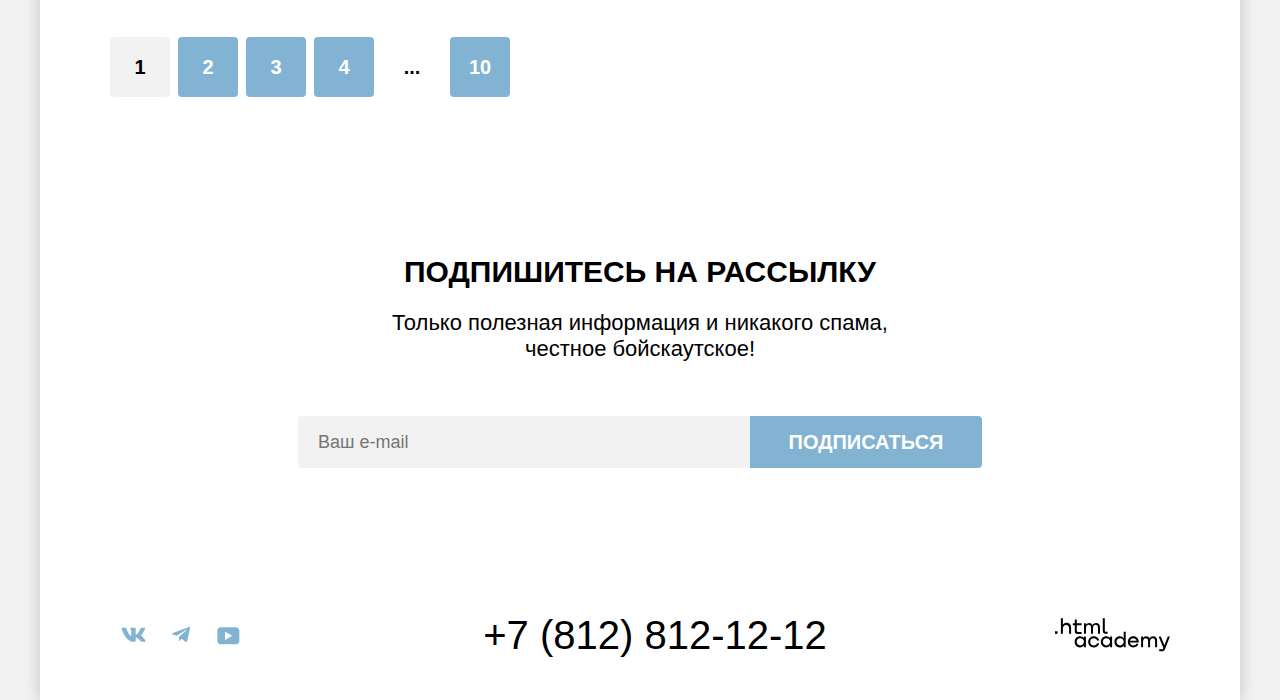
==== commit 33408a8f: "Убрал из кода disabled" ====
--- a/hotels.html
+++ b/hotels.html
@@ -92,7 +92,7 @@
               </li>
               <li class="hotels-item">
                 <label class="control">
-                  <input class="control-input visually-hidden" type="checkbox" name="wifi" disabled>
+                  <input class="control-input visually-hidden" type="checkbox" name="wifi">
                   <span class="control-click"></span>
                   <span class="control-word">Wi-Fi</span>
                 </label>
@@ -114,7 +114,7 @@
               </li>
               <li class="hotels-item">
                 <label class="control">
-                  <input class="control-input visually-hidden" type="radio" name="hotel-type" value="motel" disabled>
+                  <input class="control-input visually-hidden" type="radio" name="hotel-type" value="motel">
                   <span class="control-click"></span>
                   <span class="control-word">Мотель</span>
                 </label>
